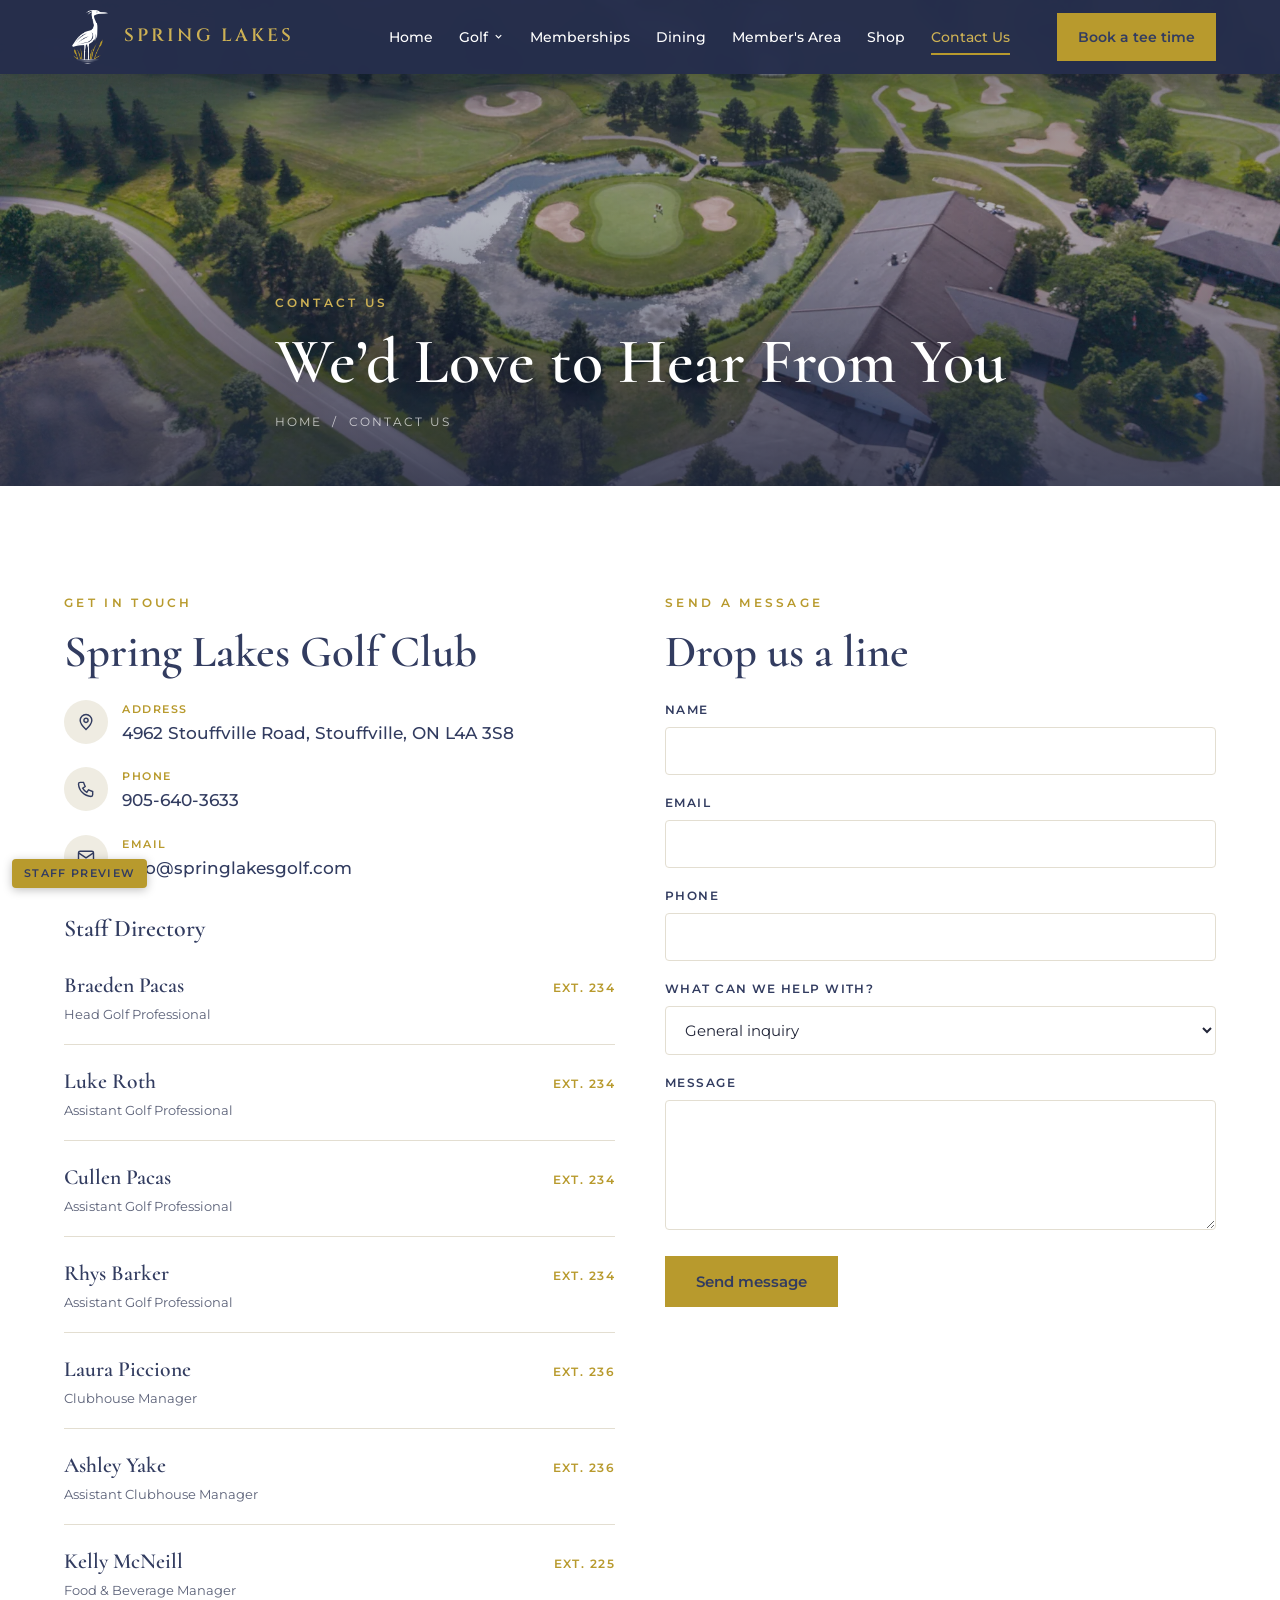
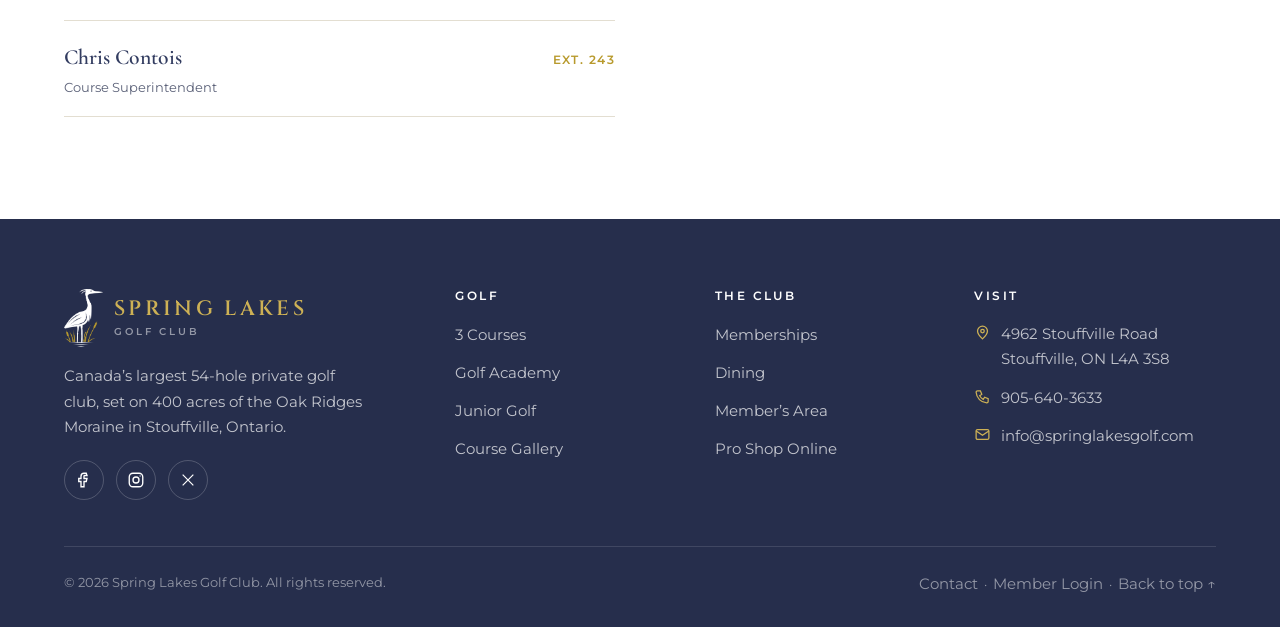
==== contact-us/index.html @ 4d188c2b "Shop link: online pro shop on the website (four placements, top menu by default) Braeden asked 2026-" ====
<!doctype html><html lang="en"><head><link rel="icon" type="image/png" href="../assets/img/favicon-64.png"><link rel="apple-touch-icon" href="../assets/img/apple-touch-icon.png"><meta name="robots" content="noindex,nofollow"><style>.preview-pill{position:fixed;left:12px;bottom:12px;z-index:9999;background:#B89A2D;color:#323C60;font:600 11px/1 Montserrat,sans-serif;letter-spacing:.12em;text-transform:uppercase;padding:9px 12px;border-radius:4px;box-shadow:0 2px 10px rgba(0,0,0,.25)}.preview-note{background:#f6f1e3;border-left:3px solid #B89A2D;padding:12px 16px;margin:0 0 24px;font-size:.92rem;color:#323C60}</style><meta charset="utf-8"><meta name="viewport" content="width=device-width, initial-scale=1"><title>Contact Us | Spring Lakes Golf Club</title><meta name="description" content="Contact Spring Lakes Golf Club: 4962 Stouffville Road, Stouffville, ON · 905-640-3633 · staff directory and message form."><link rel="stylesheet" href="../assets/css/style.css"></head><body><a href="#main" class="btn btn-gold" style="position:absolute;left:-9999px;top:0;z-index:999" onfocus="this.style.left='8px'" onblur="this.style.left='-9999px'">Skip to content</a><header class="header page-mode" id="header"><div class="container nav"><a class="brand" href="../" aria-label="Spring Lakes Golf Club home"><img class="heron" src="../assets/img/heron-mark-reverse.png" alt=""><span class="wordmark">Spring Lakes</span></a><nav aria-label="Primary"><ul class="nav-links"><li><a href="../">Home</a></li><li class="has-sub"><a href="../golf/">Golf <svg width="11" height="11" viewBox="0 0 24 24" fill="none" stroke="currentColor" stroke-width="2.5"><path d="M6 9l6 6 6-6"/></svg></a><ul class="submenu"><li><a href="../golf/">3 Courses<svg class="sub-arrow" width="14" height="10" viewBox="0 0 16 10" fill="none" stroke="currentColor" stroke-width="1.5" aria-hidden="true"><path d="M0 5h14M10 1l4 4-4 4"/></svg></a></li><li><a href="../golf-academy/">Golf Academy<svg class="sub-arrow" width="14" height="10" viewBox="0 0 16 10" fill="none" stroke="currentColor" stroke-width="1.5" aria-hidden="true"><path d="M0 5h14M10 1l4 4-4 4"/></svg></a></li><li><a href="../golf-camps/">Junior Golf<svg class="sub-arrow" width="14" height="10" viewBox="0 0 16 10" fill="none" stroke="currentColor" stroke-width="1.5" aria-hidden="true"><path d="M0 5h14M10 1l4 4-4 4"/></svg></a></li><li><a href="../course-gallery/">Course Gallery<svg class="sub-arrow" width="14" height="10" viewBox="0 0 16 10" fill="none" stroke="currentColor" stroke-width="1.5" aria-hidden="true"><path d="M0 5h14M10 1l4 4-4 4"/></svg></a></li></ul></li><li><a href="../memberships/">Memberships</a></li><li><a href="../food-beverage/">Dining</a></li><li><a href="../members/">Member's Area</a></li><li><a href="https://qwxqmg-5i.myshopify.com/" target="_blank" rel="noopener">Shop<span class="sr-only"> (opens in a new tab)</span></a></li><li><a href="../contact-us/" aria-current="page">Contact Us</a></li></ul></nav><div class="nav-cta"><a class="btn btn-gold" href="../members/#book">Book a tee time</a><button class="btn menu-toggle" id="menuToggle" aria-label="Open menu" aria-expanded="false"><svg width="26" height="26" viewBox="0 0 24 24" fill="none" stroke-width="2"><path d="M3 6h18M3 12h18M3 18h18"/></svg></button></div></div></header><div class="drawer" id="drawer" aria-hidden="true"><div class="drawer-top"><span class="wordmark">Spring Lakes</span><button class="drawer-close" id="drawerClose" aria-label="Close menu"><svg width="26" height="26" viewBox="0 0 24 24" fill="none" stroke-width="2"><path d="M6 6l12 12M18 6L6 18"/></svg></button></div><a href="../">Home</a><a href="../golf/">Golf</a><a class="sub" href="../golf/">3 Courses</a><a class="sub" href="../golf-academy/">Golf Academy</a><a class="sub" href="../golf-camps/">Junior Golf</a><a class="sub" href="../course-gallery/">Course Gallery</a><a href="../memberships/">Memberships</a><a href="../food-beverage/">Dining</a><a href="../members/">Member's Area</a><a href="https://qwxqmg-5i.myshopify.com/" target="_blank" rel="noopener">Shop<span class="sr-only"> (opens in a new tab)</span></a><a href="../contact-us/">Contact Us</a><a class="btn btn-gold" href="../members/#book">Book a tee time</a></div><section class="page-hero" id="top"><div class="ph-bg"><img src="../assets/img/sl26-clubhouse-aerial.webp" alt="The clubhouse and the island green from the air" data-photo="contact-us:g04" style="--pos:50% 55%;--pos-m:58% 50%" fetchpriority="high"></div><div class="container"><span class="eyebrow" style="color:var(--gold-soft)">Contact Us</span><h1>We’d Love to Hear From You</h1><div class="breadcrumb"><a href="../">Home</a> &nbsp;/&nbsp; Contact Us</div></div></section><main id="main"><section><div class="container"><div class="contact-grid"><div class="reveal"><span class="eyebrow">Get in Touch</span><h2 style="font-size:clamp(2rem,4vw,2.8rem);margin-bottom:1.4rem">Spring Lakes Golf Club</h2><div class="info-line"><div class="ic"><svg width="20" height="20" viewBox="0 0 24 24" fill="none" stroke-width="1.7"><path d="M12 21s-7-6.2-7-11a7 7 0 1114 0c0 4.8-7 11-7 11z"/><circle cx="12" cy="10" r="2.5"/></svg></div><div class="t"><div class="l">Address</div><div class="v"><a href="https://maps.app.goo.gl/oUrsJTPRRTtUL7pr9" target="_blank" rel="noopener">4962 Stouffville Road, Stouffville, ON L4A 3S8</a></div></div></div><div class="info-line"><div class="ic"><svg width="20" height="20" viewBox="0 0 24 24" fill="none" stroke-width="1.7"><path d="M5 4h4l2 5-3 2a12 12 0 005 5l2-3 5 2v4a2 2 0 01-2 2A16 16 0 013 6a2 2 0 012-2z"/></svg></div><div class="t"><div class="l">Phone</div><div class="v"><a href="tel:9056403633">905-640-3633</a></div></div></div><div class="info-line"><div class="ic"><svg width="20" height="20" viewBox="0 0 24 24" fill="none" stroke-width="1.7"><rect x="3" y="5" width="18" height="14" rx="2"/><path d="M3 7l9 6 9-6"/></svg></div><div class="t"><div class="l">Email</div><div class="v"><a href="mailto:info@springlakesgolf.com">info@springlakesgolf.com</a></div></div></div><div id="hours-wrap" class="hours-public" hidden><h3 style="font-size:1.5rem;margin:0 0 6px">Hours</h3><div id="hours-box" class="hr-list" data-scope="public" aria-live="polite"></div></div><h3 style="font-size:1.5rem;margin:34px 0 6px">Staff Directory</h3><div class="staff-row"><div><div class="s-name">Braeden Pacas</div><div class="s-role">Head Golf Professional</div></div><div class="s-ext">Ext. 234</div></div><div class="staff-row"><div><div class="s-name">Luke Roth</div><div class="s-role">Assistant Golf Professional</div></div><div class="s-ext">Ext. 234</div></div><div class="staff-row"><div><div class="s-name">Cullen Pacas</div><div class="s-role">Assistant Golf Professional</div></div><div class="s-ext">Ext. 234</div></div><div class="staff-row"><div><div class="s-name">Rhys Barker</div><div class="s-role">Assistant Golf Professional</div></div><div class="s-ext">Ext. 234</div></div><div class="staff-row"><div><div class="s-name">Laura Piccione</div><div class="s-role">Clubhouse Manager</div></div><div class="s-ext">Ext. 236</div></div><div class="staff-row"><div><div class="s-name">Ashley Yake</div><div class="s-role">Assistant Clubhouse Manager</div></div><div class="s-ext">Ext. 236</div></div><div class="staff-row"><div><div class="s-name">Kelly McNeill</div><div class="s-role">Food &amp; Beverage Manager</div></div><div class="s-ext">Ext. 225</div></div><div class="staff-row"><div><div class="s-name">Chris Contois</div><div class="s-role">Course Superintendent</div></div><div class="s-ext">Ext. 243</div></div></div><div class="reveal d1"><span class="eyebrow">Send a Message</span><h2 style="font-size:clamp(2rem,4vw,2.8rem);margin-bottom:1.4rem">Drop us a line</h2><form class="inquiry-form" data-subject="Spring Lakes website inquiry"><div class="field"><label for="if-n">Name</label><input name="name" id="if-n" type="text" autocomplete="name" required></div><div class="field"><label for="if-e">Email</label><input name="email" id="if-e" type="email" autocomplete="email" required></div><div class="field"><label for="if-p">Phone</label><input name="phone" id="if-p" type="tel" autocomplete="tel"></div><div class="field"><label for="if-s">What can we help with?</label><select name="interest" id="if-s"><option>General inquiry</option><option>Membership</option><option>Events</option><option>Quote</option><option>Golf lessons</option><option>Dining</option></select></div><div class="field"><label for="if-m">Message</label><textarea name="message" id="if-m" required></textarea></div><button class="btn btn-gold" type="submit">Send message</button><p class="form-note note" style="display:none"></p></form></div></div></div></section></main><footer class="footer"><div class="container"><div class="footer-grid"><div class="f-brand"><div class="f-lock"><img class="heron" src="../assets/img/heron-mark-reverse.png" alt=""><span class="wordmark">Spring Lakes<span class="wordmark-sub">Golf Club</span></span></div><p>Canada’s largest 54-hole private golf club, set on 400 acres of the Oak Ridges Moraine in Stouffville, Ontario.</p><div class="socials"><a href="https://www.facebook.com/SpringLakesGC/" target="_blank" rel="noopener" aria-label="Facebook"><svg width="18" height="18" viewBox="0 0 24 24" fill="none" stroke-width="1.8"><path d="M15 3h-3a4 4 0 00-4 4v3H5v4h3v7h4v-7h3l1-4h-4V7a1 1 0 011-1h3z"/></svg></a><a href="https://www.instagram.com/springlakesgolfclub/" target="_blank" rel="noopener" aria-label="Instagram"><svg width="18" height="18" viewBox="0 0 24 24" fill="none" stroke-width="1.8"><rect x="3" y="3" width="18" height="18" rx="5"/><circle cx="12" cy="12" r="4"/><circle cx="17.5" cy="6.5" r="1" fill="currentColor" stroke="none"/></svg></a><a href="https://twitter.com/springlakesgc" target="_blank" rel="noopener" aria-label="X"><svg width="16" height="16" viewBox="0 0 24 24" fill="none" stroke-width="1.8"><path d="M4 4l16 16M20 4L4 20"/></svg></a></div></div><div><h4>Golf</h4><ul><li><a href="../golf/">3 Courses</a></li><li><a href="../golf-academy/">Golf Academy</a></li><li><a href="../golf-camps/">Junior Golf</a></li><li><a href="../course-gallery/">Course Gallery</a></li></ul></div><div><h4>The Club</h4><ul><li><a href="../memberships/">Memberships</a></li><li><a href="../food-beverage/">Dining</a></li><li><a href="../members/">Member’s Area</a></li><li><a href="https://qwxqmg-5i.myshopify.com/" target="_blank" rel="noopener">Pro Shop Online<span class="sr-only"> (opens in a new tab)</span></a></li></ul></div><div><h4>Visit</h4><div class="contact-line"><svg width="17" height="17" viewBox="0 0 24 24" fill="none" stroke-width="1.8"><path d="M12 21s-7-6.2-7-11a7 7 0 1114 0c0 4.8-7 11-7 11z"/><circle cx="12" cy="10" r="2.5"/></svg><a href="https://maps.app.goo.gl/oUrsJTPRRTtUL7pr9" target="_blank" rel="noopener">4962 Stouffville Road<br>Stouffville, ON L4A 3S8</a></div><div class="contact-line"><svg width="17" height="17" viewBox="0 0 24 24" fill="none" stroke-width="1.8"><path d="M5 4h4l2 5-3 2a12 12 0 005 5l2-3 5 2v4a2 2 0 01-2 2A16 16 0 013 6a2 2 0 012-2z"/></svg><a href="tel:9056403633">905-640-3633</a></div><div class="contact-line"><svg width="17" height="17" viewBox="0 0 24 24" fill="none" stroke-width="1.8"><rect x="3" y="5" width="18" height="14" rx="2"/><path d="M3 7l9 6 9-6"/></svg><a href="mailto:info@springlakesgolf.com">info@springlakesgolf.com</a></div></div></div><div class="footer-bottom"><span>© 2026 Spring Lakes Golf Club. All rights reserved.</span><span><a href="../contact-us/">Contact</a> &nbsp;·&nbsp; <a href="../members/">Member Login</a> &nbsp;·&nbsp; <a href="#top">Back to top ↑</a></span></div></div></footer><script src="../assets/js/site.js"></script><div class="preview-pill" aria-hidden="true">Staff preview</div><script src="../assets/js/edit-mode.js" defer></script><script src="../assets/js/content.js" defer></script></body></html>
---- assets/css/style.css ----
@import url('https://fonts.googleapis.com/css2?family=Cinzel:wght@400;500;600&family=Cormorant:wght@400;500;600;700&family=Montserrat:wght@300;400;500;600;700&display=swap');
:root{
  --navy:#323C60;--navy-deep:#262e4c;--gold:#B89A2D;--gold-soft:#cdb155;
  --white:#fff;--cream:#f7f5ef;--cream-2:#efece2;--line:#e3ded1;--ink:#222639;--muted:#5b6178;
  --serif:'Cormorant',Georgia,serif;--sans:'Montserrat',-apple-system,BlinkMacSystemFont,'Segoe UI',Roboto,Arial,sans-serif;--display:'Cinzel',Georgia,serif;
  --container:1200px;--radius:4px;--shadow-md:0 18px 50px rgba(38,46,76,.18);--shadow-sm:0 6px 22px rgba(38,46,76,.08);--ease:cubic-bezier(.2,.7,.2,1);
}
*{box-sizing:border-box}
html{scroll-behavior:smooth}
body{margin:0;font-family:var(--sans);color:var(--ink);background:var(--white);font-size:16px;line-height:1.7;-webkit-font-smoothing:antialiased;overflow-x:hidden}
h1,h2,h3,h4{font-family:var(--serif);font-weight:600;line-height:1.1;color:var(--navy);margin:0}
p{margin:0 0 1rem}
a{color:inherit;text-decoration:none}
img{max-width:100%;display:block}
.container{max-width:var(--container);margin:0 auto;padding:0 24px}
.narrow{max-width:880px}
.eyebrow{font-family:var(--sans);font-size:.74rem;font-weight:600;letter-spacing:.28em;text-transform:uppercase;color:var(--gold);margin:0 0 .9rem;display:inline-block}
.script{font-family:var(--serif);color:var(--navy);line-height:1.08;font-weight:600}
.center{text-align:center}
.btn{display:inline-flex;align-items:center;gap:.6rem;cursor:pointer;font-family:var(--sans);font-weight:600;font-size:.82rem;letter-spacing:.12em;text-transform:uppercase;padding:15px 30px;border-radius:var(--radius);border:1.5px solid transparent;transition:background .25s var(--ease),color .25s,border-color .25s,transform .2s;min-height:48px}
.btn:focus-visible{outline:3px solid var(--gold-soft);outline-offset:3px}
.btn-gold{background:var(--gold);color:var(--navy)}
.btn-gold:hover{background:#c9aa33;transform:translateY(-2px)}
.btn-navy{background:var(--navy);color:#fff}.btn-navy:hover{background:var(--navy-deep);transform:translateY(-2px)}
.btn-ghost{background:rgba(255,255,255,.06);color:#fff;border-color:rgba(255,255,255,.55)}.btn-ghost:hover{background:rgba(255,255,255,.16);border-color:#fff}
.btn-ghost-navy{background:transparent;color:var(--navy);border-color:rgba(50,60,96,.4)}.btn-ghost-navy:hover{background:var(--navy);color:#fff;border-color:var(--navy)}

/* Header */
.header{position:fixed;inset:0 0 auto 0;z-index:100;transition:background .35s var(--ease),box-shadow .35s,padding .35s;padding:22px 0}
.header.solid,.header.scrolled{background:rgba(38,46,76,.97);box-shadow:0 6px 30px rgba(0,0,0,.18);padding:10px 0;backdrop-filter:blur(8px)}
.nav{display:flex;align-items:center;justify-content:space-between;gap:18px}
.brand{display:flex;align-items:center;gap:16px;margin-right:48px;padding-left:8px}
.brand .heron{height:40px;width:auto}
.brand .wordmark{font-family:var(--display);color:var(--gold-soft);font-size:1.12rem;font-weight:600;letter-spacing:.17em;text-transform:uppercase;line-height:1;white-space:nowrap}
.nav-links{display:flex;align-items:center;gap:26px;list-style:none;margin:0;padding:0}
.nav-links>li{position:relative}
.nav-links>li>a{color:#fff;font-size:.79rem;font-weight:500;letter-spacing:.08em;text-transform:uppercase;padding:8px 0;display:inline-flex;align-items:center;gap:5px;position:relative}
.nav-links>li>a::after{content:"";position:absolute;left:0;bottom:2px;height:2px;width:0;background:var(--gold);transition:width .28s var(--ease)}
.nav-links>li>a:hover,.nav-links>li>a[aria-current]{color:var(--gold-soft)}
.nav-links>li>a:hover::after,.nav-links>li>a[aria-current]::after{width:100%}
.nav-links a:focus-visible{outline:2px solid var(--gold);outline-offset:4px;border-radius:2px}
.submenu{position:absolute;top:100%;left:-16px;background:rgba(38,46,76,.99);min-width:210px;border:1px solid rgba(184,154,45,.25);border-radius:var(--radius);padding:8px 0;opacity:0;visibility:hidden;transform:translateY(8px);transition:opacity .22s var(--ease),transform .22s,visibility .22s;box-shadow:var(--shadow-md);list-style:none;margin:6px 0 0}
.has-sub:hover .submenu,.has-sub:focus-within .submenu{opacity:1;visibility:visible;transform:none}
.submenu li a{display:block;padding:10px 20px;color:rgba(255,255,255,.85);font-size:.78rem;letter-spacing:.05em;text-transform:uppercase;transition:background .2s,color .2s}
.submenu li a:hover{background:rgba(184,154,45,.15);color:var(--gold-soft)}
.nav-cta{display:flex;align-items:center;gap:12px}
.nav-cta .btn{padding:10px 20px;min-height:40px;white-space:nowrap}
.menu-toggle{display:none;background:none;border:0;cursor:pointer;padding:8px;width:44px;height:44px;align-items:center;justify-content:center}
.menu-toggle svg{stroke:#fff}

/* Hero (home) */
.hero{position:relative;min-height:100svh;min-height:100vh;display:flex;align-items:center;overflow:hidden;background:#1f2740}
.hero-bg{position:absolute;inset:0;z-index:0}
.hero-bg img{width:100%;height:100%;object-fit:cover;object-position:center 45%}
.hero-scrim{position:absolute;inset:0;z-index:1;background:linear-gradient(180deg,rgba(31,39,64,.74) 0%,rgba(31,39,64,.42) 45%,rgba(31,39,64,.7) 100%)}
.hero-inner{position:relative;z-index:2;padding-top:90px;padding-bottom:60px;max-width:860px}
.hero-eyebrow{display:inline-flex;align-items:center;color:var(--gold-soft);font-size:.78rem;font-weight:600;letter-spacing:.24em;text-transform:uppercase;margin-bottom:1.1rem;text-shadow:0 1px 12px rgba(0,0,0,.4)}.hero-eyebrow::before{content:'';width:42px;height:1px;background:var(--gold-soft);margin-right:16px}
.hero h1{color:#fff;font-size:clamp(2.5rem,6.4vw,5.1rem);font-weight:600;text-shadow:0 2px 36px rgba(0,0,0,.45)}
.hero h1 em{font-style:normal;color:var(--gold-soft)}
.hero p.lead{color:rgba(255,255,255,.92);font-size:clamp(1.02rem,1.6vw,1.22rem);max-width:580px;margin:1.4rem 0 2rem;font-weight:300}
.hero-cta{display:flex;flex-wrap:wrap;gap:14px}
.scroll-cue{position:absolute;left:50%;bottom:24px;transform:translateX(-50%);z-index:2;color:rgba(255,255,255,.8);display:flex;flex-direction:column;align-items:center;gap:8px;font-size:.66rem;letter-spacing:.25em;text-transform:uppercase}
.scroll-cue span{width:1px;height:44px;background:linear-gradient(var(--gold),transparent);animation:cue 2.2s var(--ease) infinite}
@keyframes cue{0%{opacity:.2;transform:scaleY(.3);transform-origin:top}50%{opacity:1;transform:scaleY(1);transform-origin:top}100%{opacity:.2;transform:scaleY(.3);transform-origin:bottom}}

/* Page hero (interior) */
.page-hero{position:relative;min-height:54vh;display:flex;align-items:flex-end;overflow:hidden;background:#1f2740;padding-bottom:54px}
.page-hero .ph-bg{position:absolute;inset:0;z-index:0}
.page-hero .ph-bg img{width:100%;height:100%;object-fit:cover;object-position:center}
.page-hero::after{content:"";position:absolute;inset:0;z-index:1;background:linear-gradient(180deg,rgba(31,39,64,.55) 0%,rgba(31,39,64,.35) 45%,rgba(31,39,64,.82) 100%)}
.page-hero .container{position:relative;z-index:2;padding-top:120px}
.page-hero h1{color:#fff;font-size:clamp(2.4rem,5.5vw,4rem);text-shadow:0 2px 30px rgba(0,0,0,.4)}
.page-hero .script{color:var(--gold-soft);font-size:clamp(2rem,5vw,3.2rem);display:block}
.breadcrumb{color:rgba(255,255,255,.7);font-size:.74rem;letter-spacing:.18em;text-transform:uppercase;margin-top:14px}
.breadcrumb a:hover{color:var(--gold-soft)}

section{padding:clamp(60px,8vw,108px) 0}
.section-head{max-width:680px;margin-bottom:50px}
.section-head.center{margin-left:auto;margin-right:auto}
.section-head h2{font-size:clamp(2.1rem,4.4vw,3.2rem)}
.section-head p{color:var(--muted);font-size:1.06rem;margin-top:1rem}
.bg-cream{background:var(--cream)}
.lead-text{font-size:1.18rem;color:var(--muted);max-width:760px}
.prose p{color:var(--muted);font-size:1.06rem}

/* Stats */
.stats{background:var(--navy);color:#fff}
.stats .container{display:grid;grid-template-columns:repeat(4,1fr)}
.stat{padding:42px 18px;text-align:center;border-right:1px solid rgba(255,255,255,.12)}
.stat:last-child{border-right:0}
.stat .num{font-family:var(--serif);font-size:clamp(2.4rem,4vw,3.4rem);font-weight:600;color:var(--gold-soft);line-height:1;font-variant-numeric:tabular-nums}
.stat .label{font-size:.72rem;letter-spacing:.2em;text-transform:uppercase;color:rgba(255,255,255,.8);margin-top:10px}

/* Split */
.split{display:grid;grid-template-columns:1.05fr 1fr;gap:clamp(32px,5vw,72px);align-items:center}
.figure-frame{border-radius:var(--radius);overflow:hidden;box-shadow:var(--shadow-md);background:#1f2740}
.figure-frame img{width:100%;height:100%;object-fit:cover}
.ratio-45{aspect-ratio:4/5}.ratio-54{aspect-ratio:5/4}.ratio-32{aspect-ratio:3/2}
.figure-wrap{position:relative}
.badge{position:absolute;left:-22px;bottom:-22px;background:var(--gold);color:var(--navy);padding:20px 24px;border-radius:var(--radius);box-shadow:var(--shadow-md);max-width:210px}
.badge .b-num{font-family:var(--serif);font-size:2.3rem;font-weight:700;line-height:1}
.badge .b-txt{font-size:.72rem;letter-spacing:.14em;text-transform:uppercase;font-weight:600;margin-top:4px}

/* Course cards */
.card-grid{display:grid;grid-template-columns:repeat(3,1fr);gap:26px}
.card-grid.two{grid-template-columns:repeat(2,1fr)}
.course-card{background:#fff;border:1px solid var(--line);border-radius:var(--radius);overflow:hidden;transition:transform .35s var(--ease),box-shadow .35s,border-color .35s}
.course-card:hover{transform:translateY(-6px);box-shadow:var(--shadow-md);border-color:transparent}
.course-art{height:220px;position:relative;overflow:hidden}
.course-art img{width:100%;height:100%;object-fit:cover;transition:transform .6s var(--ease)}
.course-card:hover .course-art img{transform:scale(1.06)}
.course-tag{position:absolute;top:14px;left:14px;background:rgba(38,46,76,.85);color:#fff;font-size:.62rem;letter-spacing:.18em;text-transform:uppercase;padding:6px 12px;border-radius:2px;z-index:2}
.course-body{padding:24px 26px 30px}
.course-body h3{font-size:2.2rem;margin-bottom:.3rem}
.course-body .holes{font-size:.72rem;letter-spacing:.18em;text-transform:uppercase;color:var(--gold);font-weight:600;margin-bottom:.7rem}
.course-body p{color:var(--muted);font-size:.96rem;margin-bottom:1.1rem}
.course-meta{display:flex;gap:18px;margin-bottom:1.1rem;flex-wrap:wrap}
.course-meta div .m-num{font-family:var(--serif);font-size:1.5rem;color:var(--navy);font-weight:600;line-height:1}
.course-meta div .m-lab{font-size:.62rem;letter-spacing:.16em;text-transform:uppercase;color:var(--muted)}
.link-arrow{font-size:.78rem;font-weight:600;letter-spacing:.12em;text-transform:uppercase;color:var(--navy);display:inline-flex;align-items:center;gap:8px}
.link-arrow svg{transition:transform .25s var(--ease)}
.course-card:hover .link-arrow svg,.link-arrow:hover svg{transform:translateX(5px)}

/* Feature list (perks) */
.perks{display:grid;grid-template-columns:repeat(3,1fr);gap:30px}
.perk .ic{width:50px;height:50px;border-radius:50%;display:flex;align-items:center;justify-content:center;margin-bottom:16px;background:rgba(184,154,45,.14)}
.perk .ic svg{stroke:var(--gold)}
.perk h3{font-size:1.45rem;margin-bottom:.4rem}
.perk p{color:var(--muted);font-size:.96rem;margin:0}
.on-navy{background:var(--navy);color:#fff;position:relative;overflow:hidden}
.on-navy h2,.on-navy h3{color:#fff}
.on-navy .perk .ic{background:rgba(184,154,45,.18)}.on-navy .perk .ic svg{stroke:var(--gold-soft)}
.on-navy .perk p,.on-navy .section-head p{color:rgba(255,255,255,.75)}
.on-navy .eyebrow{color:var(--gold-soft)}
.rings::before{content:"";position:absolute;right:-120px;top:-120px;width:420px;height:420px;border:1px solid rgba(184,154,45,.25);border-radius:50%}
.rings::after{content:"";position:absolute;right:-40px;top:-40px;width:260px;height:260px;border:1px solid rgba(184,154,45,.18);border-radius:50%}

/* Pro cards */
.pro-grid{display:grid;grid-template-columns:repeat(2,1fr);gap:30px}
.pro-card{display:flex;flex-direction:column;background:#fff;border:1px solid var(--line);border-radius:var(--radius);overflow:hidden;box-shadow:var(--shadow-sm)}
.pro-body{padding:26px 28px}
.pro-photo{width:100%;aspect-ratio:3/2;overflow:hidden;background:var(--navy)}
.pro-photo img{width:100%;height:100%;object-fit:cover;object-position:center 22%}
.pro-card h3{font-size:1.7rem;margin-bottom:.1rem}
.pro-role{font-size:.7rem;letter-spacing:.16em;text-transform:uppercase;color:var(--gold);font-weight:600;margin-bottom:.7rem}
.pro-card p{color:var(--muted);font-size:.93rem;margin:0 0 .8rem}
.pro-card .tags{display:flex;flex-wrap:wrap;gap:6px;margin-bottom:.9rem}
.tag{font-size:.66rem;letter-spacing:.06em;text-transform:uppercase;color:var(--navy);background:var(--cream-2);padding:4px 10px;border-radius:20px;font-weight:600}

/* Tier cards */
.tier-grid{display:grid;grid-template-columns:repeat(3,1fr);gap:24px}
.tier-card{background:#fff;border:1px solid var(--line);border-radius:var(--radius);padding:30px 28px;display:flex;flex-direction:column;transition:transform .3s var(--ease),box-shadow .3s}
.tier-card:hover{transform:translateY(-5px);box-shadow:var(--shadow-md)}
.tier-card.featured{border:1.5px solid var(--gold);position:relative}
.tier-card.featured::before{content:"Most Popular";position:absolute;top:-12px;left:28px;background:var(--gold);color:var(--navy);font-size:.62rem;letter-spacing:.14em;text-transform:uppercase;font-weight:700;padding:5px 12px;border-radius:20px}
.tier-card h3{font-size:1.7rem;margin-bottom:.3rem}
.tier-tagline{color:var(--gold);font-size:.72rem;letter-spacing:.14em;text-transform:uppercase;font-weight:600;margin-bottom:1rem}
.tier-card>p{color:var(--muted);font-size:.95rem}
.tier-feat{list-style:none;padding:0;margin:1rem 0 1.5rem}
.tier-feat li{display:flex;gap:10px;align-items:flex-start;padding:7px 0;font-size:.92rem;color:var(--ink);border-top:1px solid var(--line)}
.tier-feat li svg{stroke:var(--gold);flex:0 0 auto;margin-top:3px}
.tier-card .btn{margin-top:auto}

/* Gallery */
.gallery{column-count:3;column-gap:16px}
.gallery a{display:block;margin-bottom:16px;border-radius:var(--radius);overflow:hidden;break-inside:avoid;position:relative}
.gallery img{width:100%;display:block;transition:transform .5s var(--ease)}
.gallery a::after{content:"";position:absolute;inset:0;background:rgba(38,46,76,0);transition:background .3s}
.gallery a:hover img{transform:scale(1.05)}
.gallery a:hover::after{background:rgba(38,46,76,.18)}

/* Staff directory */
.staff{display:grid;grid-template-columns:repeat(2,1fr);gap:0 50px}
.staff-row{display:flex;justify-content:space-between;align-items:baseline;gap:16px;padding:18px 0;border-bottom:1px solid var(--line)}
.staff-row .s-name{font-family:var(--serif);font-size:1.35rem;color:var(--navy);font-weight:600}
.staff-row .s-role{font-size:.82rem;color:var(--muted)}
.staff-row .s-ext{font-size:.74rem;letter-spacing:.12em;text-transform:uppercase;color:var(--gold);font-weight:600;white-space:nowrap}

/* Contact / form */
.contact-grid{display:grid;grid-template-columns:1fr 1fr;gap:50px}
.field{margin-bottom:18px}
.field label{display:block;font-size:.74rem;letter-spacing:.12em;text-transform:uppercase;font-weight:600;color:var(--navy);margin-bottom:7px}
.field input,.field textarea,.field select{width:100%;padding:13px 15px;border:1px solid var(--line);border-radius:var(--radius);font-family:var(--sans);font-size:.95rem;background:#fff;color:var(--ink);min-height:48px}
.field textarea{min-height:130px;resize:vertical}
.field input:focus,.field textarea:focus,.field select:focus{outline:none;border-color:var(--gold);box-shadow:0 0 0 3px rgba(184,154,45,.18)}
.info-line{display:flex;gap:14px;margin-bottom:20px;align-items:flex-start}
.info-line .ic{width:44px;height:44px;border-radius:50%;background:var(--cream-2);display:flex;align-items:center;justify-content:center;flex:0 0 auto}
.info-line .ic svg{stroke:var(--navy)}
.info-line .t .l{font-size:.7rem;letter-spacing:.14em;text-transform:uppercase;color:var(--gold);font-weight:600}
.info-line .t .v{font-size:1.05rem;color:var(--navy);font-weight:500}
.note{font-size:.82rem;color:var(--muted);font-style:italic;margin-top:10px}

/* Password gate */
.gate{max-width:440px;margin:0 auto;background:#fff;border:1px solid var(--line);border-radius:var(--radius);padding:40px 36px;box-shadow:var(--shadow-md);text-align:center}
.gate .lock{width:58px;height:58px;border-radius:50%;background:var(--cream-2);display:flex;align-items:center;justify-content:center;margin:0 auto 18px}
.gate .lock svg{stroke:var(--navy)}

/* Hours / docs */
.hours{display:flex;gap:34px;margin:6px 0 24px;flex-wrap:wrap}
.hours div .h-label{font-size:.7rem;letter-spacing:.18em;text-transform:uppercase;color:var(--gold);font-weight:600}
.hours div .h-val{font-family:var(--serif);font-size:1.3rem;color:var(--navy);font-weight:600}
.doc-links{display:flex;gap:14px;flex-wrap:wrap;margin-top:8px}
.doc-link{display:inline-flex;align-items:center;gap:10px;border:1px solid var(--line);border-radius:var(--radius);padding:14px 20px;font-size:.82rem;font-weight:600;letter-spacing:.06em;color:var(--navy);transition:border-color .25s,background .25s}
.doc-link:hover{border-color:var(--gold);background:var(--cream)}
.doc-link svg{stroke:var(--gold)}

/* CTA band */
.cta-band{background:var(--gold);color:var(--navy)}
.cta-band .container{display:flex;align-items:center;justify-content:space-between;gap:30px;flex-wrap:wrap}
.cta-band h2{color:var(--navy);font-size:clamp(1.8rem,3.4vw,2.6rem)}
.cta-band p{color:rgba(38,46,76,.8);margin:.5rem 0 0;max-width:560px}
.cta-band.navy{background:var(--navy);color:#fff}.cta-band.navy h2{color:#fff}.cta-band.navy p{color:rgba(255,255,255,.78)}

/* Footer */
.footer{background:var(--navy-deep);color:rgba(255,255,255,.72);padding:70px 0 30px}
.footer-grid{display:grid;grid-template-columns:1.6fr 1fr 1fr 1.1fr;gap:40px;margin-bottom:46px}
.footer .f-lock{display:flex;align-items:center;gap:11px;margin-bottom:16px}
.footer .f-lock .heron{height:40px}
.footer .f-lock .wordmark{font-family:var(--display);color:var(--gold-soft);font-size:1.3rem;font-weight:600;letter-spacing:.16em;text-transform:uppercase;line-height:1.1}.footer .wordmark-sub{display:block;font-family:var(--sans);font-size:.6rem;letter-spacing:.3em;text-transform:uppercase;color:rgba(255,255,255,.5);margin-top:6px}
.footer .f-brand p{font-size:.94rem;max-width:300px}
.footer h4{color:#fff;font-family:var(--sans);font-size:.76rem;letter-spacing:.2em;text-transform:uppercase;margin:0 0 18px;font-weight:600}
.footer ul{list-style:none;margin:0;padding:0}
.footer li{margin-bottom:11px}
.footer a{font-size:.94rem;transition:color .2s}.footer a:hover{color:var(--gold-soft)}
.footer .contact-line{display:flex;gap:10px;margin-bottom:13px;font-size:.94rem;align-items:flex-start}
.footer .contact-line svg{stroke:var(--gold-soft);flex:0 0 auto;margin-top:3px}
.socials{display:flex;gap:12px;margin-top:20px}
.socials a{width:40px;height:40px;border:1px solid rgba(255,255,255,.2);border-radius:50%;display:flex;align-items:center;justify-content:center;transition:background .25s,border-color .25s}
.socials a:hover{background:var(--gold);border-color:var(--gold)}.socials a:hover svg{stroke:var(--navy)}
.socials svg{stroke:#fff;transition:stroke .25s}
.footer-bottom{border-top:1px solid rgba(255,255,255,.12);padding-top:24px;display:flex;justify-content:space-between;flex-wrap:wrap;gap:12px;font-size:.82rem;color:rgba(255,255,255,.5)}
.footer-bottom a:hover{color:var(--gold-soft)}

.reg-list{list-style:none;margin:0;padding:0}
.reg-list li{position:relative;padding:8px 0 8px 20px;font-size:.9rem;color:var(--muted);border-top:1px solid var(--line);line-height:1.55}
.reg-list li:first-child{border-top:0}
.reg-list li::before{content:"";position:absolute;left:0;top:15px;width:6px;height:6px;border-radius:50%;background:var(--gold)}
.doc-grid{display:grid;grid-template-columns:repeat(2,1fr);gap:16px}
.doc-tile{display:flex;align-items:center;gap:16px;background:#fff;border:1px solid var(--line);border-radius:var(--radius);padding:20px 22px;transition:border-color .25s,box-shadow .25s,transform .25s}
.doc-tile:hover{border-color:var(--gold);box-shadow:var(--shadow-sm);transform:translateY(-2px)}
.doc-tile .dt-ic{width:46px;height:46px;border-radius:8px;background:var(--cream-2);display:flex;align-items:center;justify-content:center;flex:0 0 auto}
.doc-tile .dt-ic svg{stroke:var(--gold)}
.doc-tile .dt-l{font-family:var(--serif);font-size:1.2rem;color:var(--navy);font-weight:600;line-height:1.1}
.doc-tile .dt-s{font-size:.78rem;color:var(--muted);margin-top:2px}
.doc-tile .dt-dl{stroke:var(--navy);margin-left:auto;flex:0 0 auto;opacity:.5}
@media(max-width:880px){.doc-grid{grid-template-columns:1fr}}
.pro-links{display:flex;flex-wrap:wrap;gap:18px;margin-top:6px}
.book-cta{margin:1.4rem 0 1rem;min-height:48px;display:flex;gap:12px;flex-wrap:wrap}
.chrono-bookingbutton{display:inline-block}.pro-extra{color:var(--muted)}
.tee-row{display:flex;flex-wrap:wrap;gap:10px 16px;margin:2px 0 18px}
.tee{font-size:.78rem;color:var(--muted);display:inline-flex;align-items:center;letter-spacing:.06em;text-transform:uppercase}
.tee::before{content:"";width:9px;height:9px;border-radius:50%;margin-right:7px;border:1px solid rgba(0,0,0,.18)}
.tee b{font-family:var(--serif);font-size:1.05rem;color:var(--navy);font-weight:600;margin-left:7px;text-transform:none}
.tee-blue::before{background:#3a4a73}.tee-white::before{background:#fff}.tee-red::before{background:#b23b3b}.tee-yellow::before{background:#d8b53a}
.about-video{position:relative}.figure-frame.about-video{aspect-ratio:1/1}.about-video video{width:100%;height:100%;object-fit:cover;object-position:center}
.about-video::after{content:"";position:absolute;left:0;right:0;bottom:0;height:20%;background:linear-gradient(to top,rgba(31,39,64,.8),rgba(31,39,64,0));pointer-events:none}
.about-video::before{content:"";position:absolute;left:0;right:0;top:0;height:14%;background:linear-gradient(to bottom,rgba(31,39,64,.7),rgba(31,39,64,0));pointer-events:none;z-index:1}
.hero-simple{text-align:center;max-width:820px;margin:0 auto}
.hero-mark{height:84px;width:auto;margin:0 auto 22px;display:block;filter:drop-shadow(0 4px 18px rgba(0,0,0,.45))}
.hero-title{font-family:var(--display);color:var(--gold-soft);font-weight:600;font-size:clamp(3rem,9vw,6rem);letter-spacing:.1em;text-transform:uppercase;line-height:.95;text-shadow:0 3px 30px rgba(0,0,0,.5)}
.hero-place{color:rgba(255,255,255,.9);letter-spacing:.32em;text-transform:uppercase;font-size:clamp(.7rem,1.1vw,.85rem);margin-top:18px;text-shadow:0 1px 12px rgba(0,0,0,.5)}
.is-clickable{cursor:pointer}
.course-card.is-static:hover{transform:none;box-shadow:none;border-color:var(--line)}
.course-card.is-static:hover .course-art img{transform:none}
.reveal{opacity:0;transform:translateY(26px);transition:opacity .7s var(--ease),transform .7s}
.reveal.in{opacity:1;transform:none}
.reveal.d1{transition-delay:.08s}.reveal.d2{transition-delay:.16s}.reveal.d3{transition-delay:.24s}

@media(max-width:1024px){.footer-grid{grid-template-columns:1fr 1fr}.perks,.tier-grid{grid-template-columns:1fr 1fr}.pro-grid{grid-template-columns:1fr}.contact-grid{grid-template-columns:1fr;gap:36px}.staff{grid-template-columns:1fr}}
@media(max-width:880px){
  .nav-links,.nav-cta .btn:not(.menu-toggle){display:none}
  .menu-toggle{display:flex}
  .stats .container{grid-template-columns:1fr 1fr}.stat:nth-child(2){border-right:0}.stat{border-bottom:1px solid rgba(255,255,255,.12)}
  .split,.dining .split{grid-template-columns:1fr;gap:46px}
  .figure-wrap{order:-1;max-width:460px}
  .card-grid,.card-grid.two,.gallery{grid-template-columns:1fr}
  .gallery{column-count:2}
  .perks,.tier-grid{grid-template-columns:1fr}
  .footer-grid{grid-template-columns:1fr}
}
@media(max-width:520px){.gallery{column-count:1}.hero-cta .btn{width:100%;justify-content:center}}

.drawer{position:fixed;inset:0;z-index:200;background:rgba(38,46,76,.99);transform:translateX(100%);transition:transform .4s var(--ease);display:flex;flex-direction:column;padding:26px 28px;overflow-y:auto}
.drawer.open{transform:none}
.drawer-top{display:flex;justify-content:space-between;align-items:center;margin-bottom:26px}
.drawer-top .wordmark{font-family:var(--display);color:var(--gold-soft);font-size:1.2rem;letter-spacing:.16em;text-transform:uppercase;font-weight:600}
.drawer a{color:#fff;font-family:var(--serif);font-size:1.5rem;padding:12px 0;border-bottom:1px solid rgba(255,255,255,.1)}
.drawer a.sub{font-size:1.1rem;padding-left:18px;color:rgba(255,255,255,.8)}
.drawer a:hover{color:var(--gold-soft)}
.drawer .btn{margin-top:20px;justify-content:center}
.drawer-close{background:none;border:0;cursor:pointer;padding:8px;width:44px;height:44px}.drawer-close svg{stroke:#fff}

@media(prefers-reduced-motion:reduce){*{animation:none!important;scroll-behavior:auto!important}.reveal{opacity:1;transform:none;transition:none}.btn:hover,.course-card:hover,.tier-card:hover,.course-card:hover .course-art img{transform:none}}

.btn.menu-toggle{padding:8px;gap:0}.menu-toggle svg{flex-shrink:0}
.hp{position:absolute;left:-9999px}

.news-band{background:#fff;padding:56px 0 48px}
.news-band h2{font-size:clamp(2rem,4vw,2.8rem);margin:0 0 1.4rem}
.news-band h3{font-size:1.35rem;margin:0 0 .8rem;color:var(--navy)}
.week-grid{display:grid;grid-template-columns:1.6fr 1fr;gap:44px;align-items:start}.week-grid.one{grid-template-columns:1fr}.week-grid>*{min-width:0}
.mc-list{list-style:none;margin:0;padding:0;border-top:1px solid var(--line)}
.mc-list li{border-bottom:1px solid var(--line)}
.mc-list a{display:flex;gap:16px;padding:12px 0;align-items:baseline;color:var(--ink)}
.mc-list a:hover .mc-title{color:var(--gold)}
.mc-date{flex:0 0 52px;font-size:.72rem;font-weight:600;letter-spacing:.12em;text-transform:uppercase;color:var(--gold)}
.mc-title{font-size:.95rem;line-height:1.45;transition:color .2s}
.mc-all{display:inline-block;margin-top:14px;font-size:.78rem;font-weight:600;letter-spacing:.12em;text-transform:uppercase;color:var(--navy);border-bottom:1px solid var(--gold)}
.news-side{background:var(--cream);padding:24px}
.news-side:not(:has(>:not([hidden]))){display:none}
#hours-wrap{margin-bottom:28px}.news-side h3{border-bottom:1px solid rgba(50,60,96,.12);padding-bottom:10px;margin-bottom:0}
.wx-row{display:grid;grid-template-columns:52px 22px 1fr auto;gap:10px;align-items:center;padding:8px 0;border-bottom:1px solid rgba(50,60,96,.12)}
.wx-name{font-size:.72rem;font-weight:600;letter-spacing:.12em;text-transform:uppercase;color:var(--gold)}
.wx-ico{width:22px;height:22px;color:var(--navy);display:block}
.wx-text{font-size:.82rem;color:var(--muted);white-space:nowrap;overflow:hidden;text-overflow:ellipsis}.wx-text em{font-style:normal;color:var(--navy)}
.wx-temp{font-size:.88rem;color:var(--muted);white-space:nowrap}.wx-temp b{color:var(--navy);font-weight:600;margin-right:4px}
.wx-src{font-size:.72rem;color:var(--muted);margin:10px 0 0}
@media(max-width:900px){.week-grid{grid-template-columns:1fr;gap:30px}}
.hr-row{display:flex;justify-content:space-between;gap:16px;padding:12px 0;border-bottom:1px solid rgba(50,60,96,.12);align-items:baseline}
.hr-what{font-size:.95rem;font-weight:600;color:var(--navy)}.hr-note{font-size:.78rem;color:var(--muted);margin-top:2px}
.hr-time{font-size:.9rem;font-weight:600;color:var(--gold);text-align:right;white-space:nowrap}
.hours-public{margin-top:30px}.hours-public .hr-list{border-top:1px solid var(--line)}
.hours-public .hr-row{border-color:var(--line)}.hours-public .hr-what{color:var(--navy);font-weight:600}
.hours-public .hr-note{color:var(--muted)}.hours-public .hr-time{color:var(--gold)}
.lf-list{list-style:none;margin:0 auto;padding:0;max-width:720px;background:#fff;border:1px solid var(--line);border-radius:var(--radius)}
.lf-item,.lf-empty{display:flex;gap:18px;align-items:baseline;padding:16px 20px;border-bottom:1px solid var(--line)}
.lf-list li:last-child{border-bottom:0}
.lf-empty{justify-content:center;color:var(--muted);font-size:.95rem}
.lf-date{flex:0 0 60px;font-size:.72rem;font-weight:600;letter-spacing:.12em;text-transform:uppercase;color:var(--gold)}
.lf-what{flex:1;color:var(--navy);font-weight:600}.lf-where{display:block;font-weight:400;color:var(--muted);font-size:.88rem}
.lf-photo{font-size:.74rem;font-weight:600;letter-spacing:.12em;text-transform:uppercase;color:var(--gold);border-bottom:1px solid currentColor}
/* members page option A (E11, E13) */
.tee-band{background:var(--cream);padding:36px 0;scroll-margin-top:90px}#events{scroll-margin-top:90px}
.tee-band .container{display:flex;gap:28px;align-items:center;justify-content:space-between;flex-wrap:wrap}
.tee-band h2{font-size:clamp(1.9rem,3.4vw,2.5rem);margin:.25rem 0 .35rem}.tee-band p{margin:0;color:var(--muted);max-width:640px}
.tee-band p a{color:var(--navy);font-weight:600}.tee-btns{display:flex;gap:12px;flex-wrap:wrap}
.mc-frame{border:1px solid var(--line);height:640px;background:#fff}.mc-frame iframe{width:100%;height:100%;border:0;display:block}
#mc-pick{margin-bottom:28px}#mc-pick .mc-list{border-top:0}
.mc-list button{all:unset;box-sizing:border-box;cursor:pointer;display:flex;flex-wrap:wrap;gap:2px 16px;width:100%;padding:12px 8px;align-items:baseline}
.mc-list button:hover .mc-title{color:var(--gold)}.mc-list button:focus-visible{outline:2px solid var(--gold);outline-offset:-2px}
.mc-list button[aria-current=true]{background:#fff;box-shadow:inset 3px 0 0 var(--gold)}
.mc-tag{flex-basis:100%;padding-left:68px;font-size:.66rem;font-weight:600;letter-spacing:.12em;text-transform:uppercase;color:var(--gold)}
.ev-form{max-width:640px;margin:48px auto 0;text-align:center}.ev-form h3{font-size:1.8rem;margin-bottom:.4rem}.ev-form>p{color:var(--muted)}
.ev-form form{text-align:left;margin-top:20px}
@media(max-width:900px){.mc-frame{height:500px}}
/* week at a glance card (E9 option A), on the white news band */
.wk-feat{display:block;border:1px solid var(--gold);border-left-width:4px;padding:20px 22px;margin-bottom:26px;background:var(--cream)}
.wk-k{display:block;font-size:.72rem;font-weight:600;letter-spacing:.14em;text-transform:uppercase;color:var(--gold)}
.wk-t{display:block;font-family:var(--serif);font-size:1.5rem;line-height:1.25;color:var(--navy);margin:6px 0;transition:color .2s}
.wk-d{display:block;font-size:.82rem;color:var(--muted)}
.wk-go{display:inline-block;margin-top:12px;font-size:.9rem;font-weight:600;color:var(--navy);border-bottom:1px solid var(--gold)}
.wk-feat:hover .wk-t{color:var(--gold)}#mc-h:not(:first-child){font-size:1.1rem}
/* restaurant reservations, panel A */
.rv{margin:1.6rem 0}
/* the page grid item must be allowed to shrink, or the day strip widens the whole page on a phone */
.split>:has(>.rv){min-width:0}
.rv-panel{background:var(--cream);padding:28px;margin-top:16px}
.rv-head h3{font-size:1.7rem;margin-bottom:2px}.rv-sub{color:var(--muted);font-size:.92rem;margin:0}
.rv-lbl{display:block;font-size:.8rem;font-weight:600;color:var(--navy);margin:16px 0 8px}
.rv-days{display:flex;gap:8px;overflow-x:auto;padding-bottom:4px}
.rv-day{flex:none;width:68px;border:1px solid var(--line);background:#fff;text-align:center;padding:10px 0;cursor:pointer;font:inherit}
.rv-day small{display:block;font-size:.68rem;font-weight:600;color:var(--muted);letter-spacing:.08em}
.rv-day b{display:block;font-family:var(--serif);font-size:1.6rem;color:var(--navy);line-height:1.1}
.rv-day.on{background:var(--navy);border-color:var(--navy)}.rv-day.on small,.rv-day.on b{color:#fff}
.rv-day.closed{opacity:.5;border-style:dashed}
.rv-party{display:flex;align-items:center;border:1px solid var(--line);width:max-content;background:#fff}
.rv-party button{width:44px;height:44px;border:0;background:#fff;font-size:1.2rem;color:var(--navy);cursor:pointer}
.rv-party span{min-width:110px;text-align:center;font-weight:600;color:var(--navy)}
.rv-times{display:grid;grid-template-columns:repeat(auto-fill,minmax(88px,1fr));gap:8px}
.rv-time{border:1px solid var(--line);background:#fff;color:var(--navy);font:500 .9rem var(--sans);padding:11px 8px;cursor:pointer}
.rv-time.on{background:var(--navy);color:#fff;border-color:var(--navy)}
.rv-time.off{color:#b9bccb;text-decoration:line-through;cursor:default}
.rv-next{margin-top:22px}
.rv-form{display:grid;gap:2px;max-width:520px}
.rv-form input{width:100%;border:1px solid var(--line);padding:12px 14px;font:inherit;color:var(--ink);background:#fff}
.rv-pick{font-family:var(--serif);font-size:1.35rem;font-weight:600;color:var(--navy);margin:12px 0 0}
.rv-row{display:flex;gap:10px;margin-top:20px;flex-wrap:wrap}
.rv-msg{margin:14px 0 0;font-size:.95rem;color:var(--navy)}.rv-msg.bad{color:#a3261d}
.rv-link{color:var(--navy);font-weight:600;border-bottom:1px solid var(--gold)}
.rv-note{color:var(--muted);font-size:.92rem}
.rv-done{font-family:var(--serif);font-size:1.5rem;font-weight:600;color:var(--navy);margin:14px 0 4px}
.rv-loading{color:var(--muted);font-size:.9rem}
.rv-day:focus-visible,.rv-time:focus-visible,.rv-party button:focus-visible{outline:2px solid var(--gold);outline-offset:2px}
@media(max-width:600px){.rv-panel{padding:20px}.rv-times{grid-template-columns:repeat(3,1fr)}}

/* golf camps: sign-up card beside the 2027 flyer */
.camp-card{background:#fff;border:1px solid var(--line);padding:30px;max-width:560px}
.camp-card h2{font-size:2rem;margin-bottom:6px}.camp-card p{color:var(--muted)}
.camp-btns{display:flex;gap:12px;flex-wrap:wrap;margin-top:18px}
.camp-pdf{display:inline-block;margin-top:14px;color:var(--navy);font-weight:600;border-bottom:1px solid var(--gold);padding-bottom:2px;font-size:.92rem}

/* button style A: square, sentence case, no lift on hover */
.btn{font-size:.95rem;letter-spacing:0;text-transform:none;border-radius:0;border-width:1px;transition:background .2s,color .2s,border-color .2s}
.btn:hover{transform:none}
.btn-gold:hover{background:#a3881f;transform:none}
.btn-navy:hover{transform:none}
.btn-ghost{background:transparent;color:#fff;border-color:#fff}
.btn-ghost:hover{background:#fff;color:var(--navy);border-color:#fff}
.btn-ghost-navy{border-color:var(--navy)}
.nav-cta .btn{font-size:.9rem;padding:11px 20px}
/* top menu in normal capitals, and the white dropdown panel */
.nav-links>li>a{font-size:.9rem;letter-spacing:0;text-transform:none}
.submenu{left:-22px;margin:0;min-width:250px;padding:10px 0;background:#fff;border:0;border-radius:0;box-shadow:0 14px 34px rgba(20,26,48,.18),0 2px 6px rgba(20,26,48,.08);transform:none;transition:opacity .15s,visibility .15s}
.has-sub:hover .submenu,.has-sub:focus-within .submenu{transform:none}
.submenu li a{display:flex;justify-content:space-between;align-items:center;gap:16px;padding:11px 22px;color:var(--navy);font-size:.92rem;font-weight:500;letter-spacing:0;text-transform:none}
.submenu li a:hover,.submenu li a:focus-visible,.submenu li a[aria-current]{background:var(--cream);color:var(--navy)}
.submenu .sub-arrow{color:var(--gold);opacity:0;transform:translateX(-4px);transition:opacity .15s,transform .15s}
.submenu li a:hover .sub-arrow,.submenu li a:focus-visible .sub-arrow{opacity:1;transform:none}
.submenu li a:focus-visible{outline:2px solid var(--gold);outline-offset:-2px}
/* text no longer fades in on scroll; photos and the home page opening keep a quiet entrance */
.reveal{opacity:1;transform:none;transition:none}
@media(prefers-reduced-motion:no-preference){
.figure-wrap.reveal,.course-card.reveal,.pro-card.reveal,.gallery.reveal{opacity:0;transform:translateY(14px);transition:opacity .9s var(--ease),transform .9s var(--ease)}
.hero-mark.reveal,.hero-title.reveal,.hero-place.reveal,.hero-cta.reveal{opacity:0;transform:translateY(18px);transition:opacity .8s var(--ease),transform .8s var(--ease)}
.figure-wrap.reveal.in,.course-card.reveal.in,.pro-card.reveal.in,.gallery.reveal.in,.hero-mark.reveal.in,.hero-title.reveal.in,.hero-place.reveal.in,.hero-cta.reveal.in{opacity:1;transform:none}
.reveal.d1{transition-delay:.08s}.reveal.d2{transition-delay:.16s}.reveal.d3{transition-delay:.24s}}
.brand .heron{height:54px}.footer .f-lock .heron{height:58px}.hero-mark{height:128px}.cx img{height:84px}

.sr-only{position:absolute;width:1px;height:1px;padding:0;margin:-1px;overflow:hidden;clip:rect(0,0,0,0);white-space:nowrap;border:0}
.shop-band{padding:clamp(44px,6vw,72px) 0}
.shop-band-in{display:flex;align-items:center;justify-content:space-between;gap:24px 40px;flex-wrap:wrap}
.shop-band h2{font-size:clamp(1.8rem,3.4vw,2.4rem);margin:0}
.shop-band p{color:var(--muted);font-size:1.02rem;margin:.6rem 0 0;max-width:520px}
@media(max-width:520px){.shop-band .btn{width:100%;justify-content:center}}

.nav-links>li>a{white-space:nowrap}
@media(max-width:1120px){.nav-links,.nav-cta .btn:not(.menu-toggle){display:none}.menu-toggle{display:flex}}
/* photos:start */
/* 2026 photos: crop positions (set per image in tools/photos/photos.py), course gallery and photo viewer */
img[data-photo],.hero-bg img[data-photo],.page-hero .ph-bg img[data-photo]{object-position:var(--pos,center)}
@media(max-width:700px){img[data-photo],.hero-bg img[data-photo],.page-hero .ph-bg img[data-photo]{object-position:var(--pos-m,var(--pos,center))}}
.gal-i{position:relative;display:block;overflow:hidden;border-radius:var(--radius);background:#1f2740}
.gal-i img{width:100%;height:100%;display:block;object-fit:cover;object-position:var(--pos,center)}
.gal-i:focus-visible{outline:3px solid var(--gold);outline-offset:3px}
@media(prefers-reduced-motion:no-preference){.gal-i img{transition:transform .7s var(--ease)}.gal-i:hover img{transform:scale(1.03)}}
.gal-a{column-count:3;column-gap:14px}
.gal-a .gal-i{margin:0 0 14px;break-inside:avoid}.gal-a .gal-i img{height:auto}
.gal-b,.gal-grid{display:grid;grid-template-columns:repeat(3,1fr);gap:14px}
.gal-b{grid-auto-flow:dense}
.gal-b .gal-i,.gal-grid .gal-i{aspect-ratio:3/2}
.gal-b .gal-f{grid-column:1/span 2;grid-row:span 2;aspect-ratio:auto}.gal-b .gal-f.r{grid-column:2/span 2}
.gal-b .gal-f img{position:absolute;inset:0}
.gal-sec+.gal-sec{margin-top:clamp(48px,7vw,84px)}
.gal-head{display:flex;align-items:baseline;justify-content:space-between;gap:8px 24px;flex-wrap:wrap;border-bottom:1px solid var(--line);padding-bottom:14px;margin-bottom:22px}
.gal-head h3{font-size:clamp(1.7rem,3.2vw,2.3rem);margin:0}.gal-head p{margin:0;color:var(--muted);font-size:.98rem}
.gal-c .gal-f{aspect-ratio:16/7;margin-bottom:14px}
@media(max-width:900px){.gal-a{column-count:2}}
@media(max-width:700px){.gal-a{column-gap:8px}.gal-a .gal-i{margin-bottom:8px}
.gal-b,.gal-grid{grid-template-columns:1fr 1fr;gap:8px}
.gal-b .gal-f,.gal-b .gal-f.r{grid-column:1/-1;grid-row:auto;aspect-ratio:3/2}
.gal-c .gal-f{aspect-ratio:3/2;margin-bottom:8px}.gal-head{margin-bottom:14px}}
.lb{position:fixed;inset:0;width:100vw;height:100vh;height:100dvh;max-width:none;max-height:none;margin:0;padding:0;border:0;background:rgba(20,26,48,.96);color:#fff}
.lb::backdrop{background:rgba(20,26,48,.96)}
.lb-fig{position:absolute;inset:0;margin:0;display:flex;flex-direction:column;align-items:center;justify-content:center;gap:14px;padding:64px 84px 22px}
.lb-fig img{max-width:100%;max-height:calc(100vh - 150px);max-height:calc(100dvh - 150px);width:auto;height:auto;object-fit:contain;box-shadow:0 18px 60px rgba(0,0,0,.45)}
.lb figcaption{display:flex;gap:6px 18px;flex-wrap:wrap;justify-content:center;align-items:baseline;text-align:center;font-family:var(--sans);font-size:.95rem;line-height:1.5;color:rgba(255,255,255,.92);max-width:820px}
.lb-n{font-size:.74rem;font-weight:600;letter-spacing:.14em;text-transform:uppercase;color:var(--gold-soft);white-space:nowrap}
.lb button{position:absolute;width:48px;height:48px;display:grid;place-items:center;padding:0;background:transparent;color:#fff;border:1px solid rgba(255,255,255,.55);border-radius:0;cursor:pointer;transition:background .2s,color .2s}
.lb button:hover{background:#fff;color:var(--navy)}.lb button:focus-visible{outline:2px solid var(--gold-soft);outline-offset:3px}
.lb-x{top:14px;right:18px}.lb-p{left:18px;top:50%;margin-top:-24px}.lb-nx{right:18px;top:50%;margin-top:-24px}.lb-p svg{transform:scaleX(-1)}
@media(max-width:700px){.lb-fig{padding:70px 10px 86px}.lb-fig img{max-height:calc(100vh - 230px);max-height:calc(100dvh - 230px)}
.lb-p,.lb-nx{top:auto;bottom:18px;margin:0}.lb-p{left:calc(50% - 58px)}.lb-nx{right:calc(50% - 58px)}}
/* photos:end */
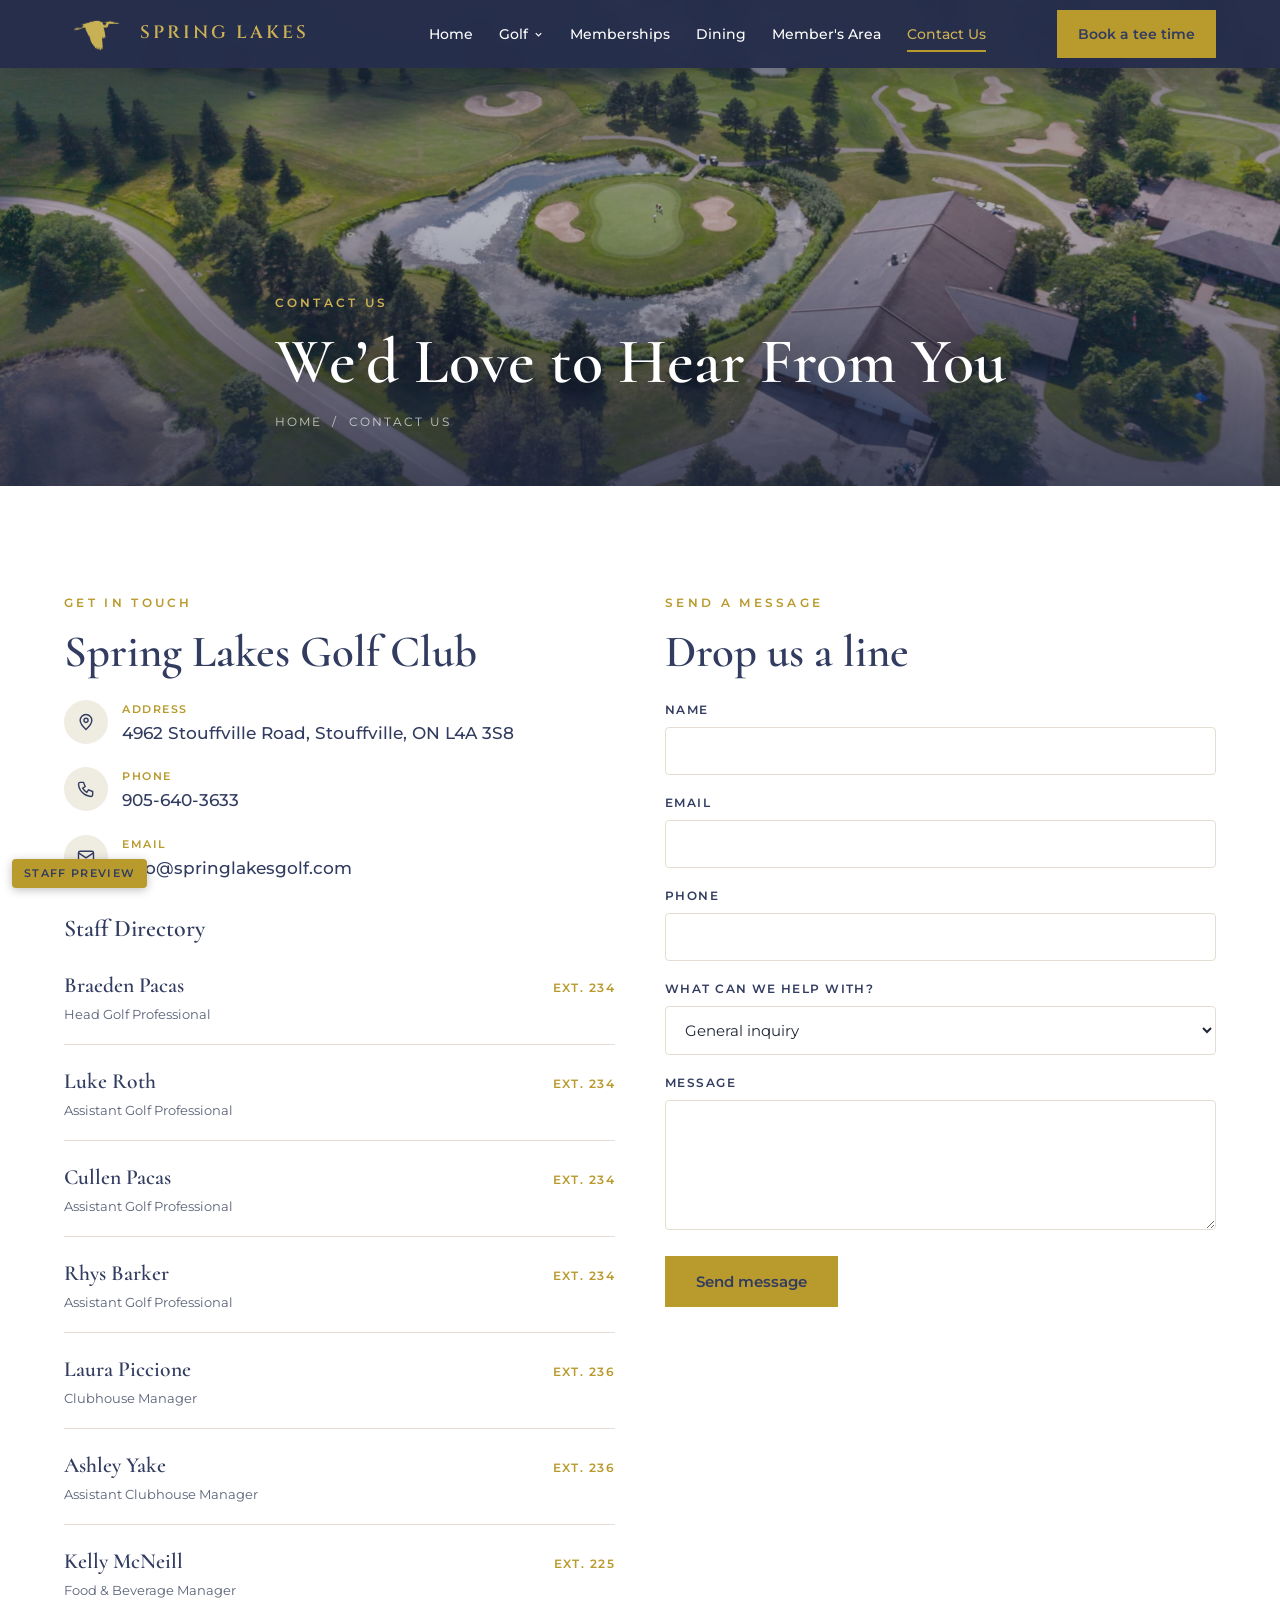
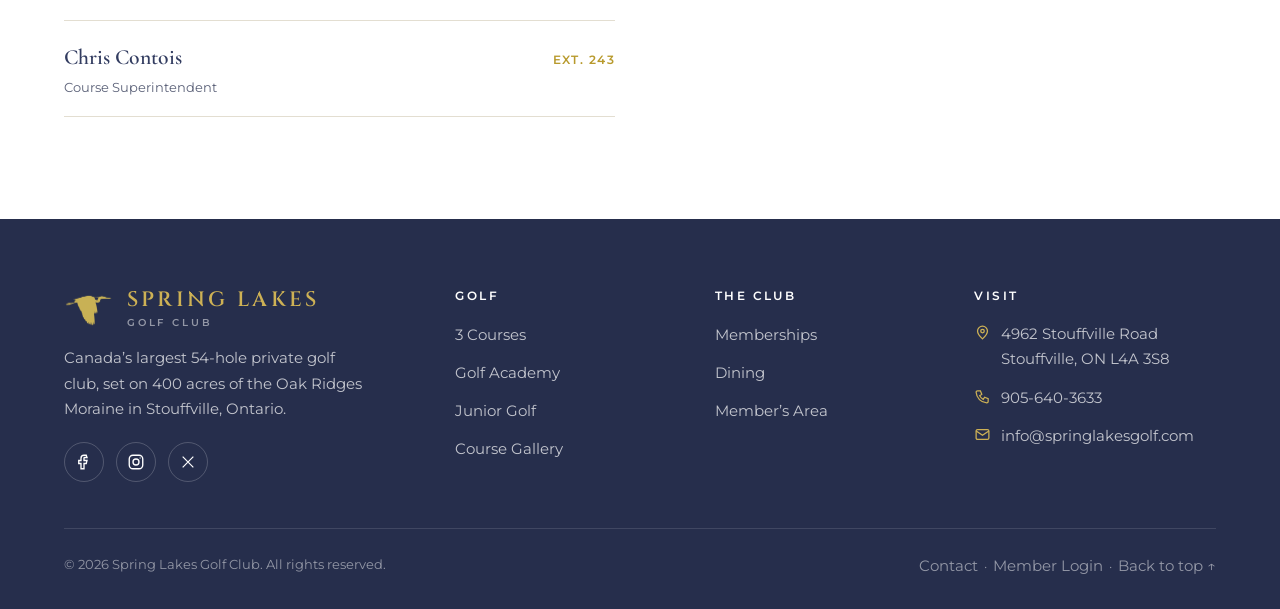
==== commit 06ff205d: "Soft launch switch: one LAUNCH setting builds the soft or full form Soft (the default): no Shop link" ====
--- a/contact-us/index.html
+++ b/contact-us/index.html
@@ -1 +1 @@
-<!doctype html><html lang="en"><head><link rel="icon" type="image/png" href="../assets/img/favicon-64.png"><link rel="apple-touch-icon" href="../assets/img/apple-touch-icon.png"><meta name="robots" content="noindex,nofollow"><style>.preview-pill{position:fixed;left:12px;bottom:12px;z-index:9999;background:#B89A2D;color:#323C60;font:600 11px/1 Montserrat,sans-serif;letter-spacing:.12em;text-transform:uppercase;padding:9px 12px;border-radius:4px;box-shadow:0 2px 10px rgba(0,0,0,.25)}.preview-note{background:#f6f1e3;border-left:3px solid #B89A2D;padding:12px 16px;margin:0 0 24px;font-size:.92rem;color:#323C60}</style><meta charset="utf-8"><meta name="viewport" content="width=device-width, initial-scale=1"><title>Contact Us | Spring Lakes Golf Club</title><meta name="description" content="Contact Spring Lakes Golf Club: 4962 Stouffville Road, Stouffville, ON · 905-640-3633 · staff directory and message form."><link rel="stylesheet" href="../assets/css/style.css"></head><body><a href="#main" class="btn btn-gold" style="position:absolute;left:-9999px;top:0;z-index:999" onfocus="this.style.left='8px'" onblur="this.style.left='-9999px'">Skip to content</a><header class="header page-mode" id="header"><div class="container nav"><a class="brand" href="../" aria-label="Spring Lakes Golf Club home"><img class="heron" src="../assets/img/heron-mark-reverse.png" alt=""><span class="wordmark">Spring Lakes</span></a><nav aria-label="Primary"><ul class="nav-links"><li><a href="../">Home</a></li><li class="has-sub"><a href="../golf/">Golf <svg width="11" height="11" viewBox="0 0 24 24" fill="none" stroke="currentColor" stroke-width="2.5"><path d="M6 9l6 6 6-6"/></svg></a><ul class="submenu"><li><a href="../golf/">3 Courses<svg class="sub-arrow" width="14" height="10" viewBox="0 0 16 10" fill="none" stroke="currentColor" stroke-width="1.5" aria-hidden="true"><path d="M0 5h14M10 1l4 4-4 4"/></svg></a></li><li><a href="../golf-academy/">Golf Academy<svg class="sub-arrow" width="14" height="10" viewBox="0 0 16 10" fill="none" stroke="currentColor" stroke-width="1.5" aria-hidden="true"><path d="M0 5h14M10 1l4 4-4 4"/></svg></a></li><li><a href="../golf-camps/">Junior Golf<svg class="sub-arrow" width="14" height="10" viewBox="0 0 16 10" fill="none" stroke="currentColor" stroke-width="1.5" aria-hidden="true"><path d="M0 5h14M10 1l4 4-4 4"/></svg></a></li><li><a href="../course-gallery/">Course Gallery<svg class="sub-arrow" width="14" height="10" viewBox="0 0 16 10" fill="none" stroke="currentColor" stroke-width="1.5" aria-hidden="true"><path d="M0 5h14M10 1l4 4-4 4"/></svg></a></li></ul></li><li><a href="../memberships/">Memberships</a></li><li><a href="../food-beverage/">Dining</a></li><li><a href="../members/">Member's Area</a></li><li><a href="https://qwxqmg-5i.myshopify.com/" target="_blank" rel="noopener">Shop<span class="sr-only"> (opens in a new tab)</span></a></li><li><a href="../contact-us/" aria-current="page">Contact Us</a></li></ul></nav><div class="nav-cta"><a class="btn btn-gold" href="../members/#book">Book a tee time</a><button class="btn menu-toggle" id="menuToggle" aria-label="Open menu" aria-expanded="false"><svg width="26" height="26" viewBox="0 0 24 24" fill="none" stroke-width="2"><path d="M3 6h18M3 12h18M3 18h18"/></svg></button></div></div></header><div class="drawer" id="drawer" aria-hidden="true"><div class="drawer-top"><span class="wordmark">Spring Lakes</span><button class="drawer-close" id="drawerClose" aria-label="Close menu"><svg width="26" height="26" viewBox="0 0 24 24" fill="none" stroke-width="2"><path d="M6 6l12 12M18 6L6 18"/></svg></button></div><a href="../">Home</a><a href="../golf/">Golf</a><a class="sub" href="../golf/">3 Courses</a><a class="sub" href="../golf-academy/">Golf Academy</a><a class="sub" href="../golf-camps/">Junior Golf</a><a class="sub" href="../course-gallery/">Course Gallery</a><a href="../memberships/">Memberships</a><a href="../food-beverage/">Dining</a><a href="../members/">Member's Area</a><a href="https://qwxqmg-5i.myshopify.com/" target="_blank" rel="noopener">Shop<span class="sr-only"> (opens in a new tab)</span></a><a href="../contact-us/">Contact Us</a><a class="btn btn-gold" href="../members/#book">Book a tee time</a></div><section class="page-hero" id="top"><div class="ph-bg"><img src="../assets/img/sl26-clubhouse-aerial.webp" alt="The clubhouse and the island green from the air" data-photo="contact-us:g04" style="--pos:50% 55%;--pos-m:58% 50%" fetchpriority="high"></div><div class="container"><span class="eyebrow" style="color:var(--gold-soft)">Contact Us</span><h1>We’d Love to Hear From You</h1><div class="breadcrumb"><a href="../">Home</a> &nbsp;/&nbsp; Contact Us</div></div></section><main id="main"><section><div class="container"><div class="contact-grid"><div class="reveal"><span class="eyebrow">Get in Touch</span><h2 style="font-size:clamp(2rem,4vw,2.8rem);margin-bottom:1.4rem">Spring Lakes Golf Club</h2><div class="info-line"><div class="ic"><svg width="20" height="20" viewBox="0 0 24 24" fill="none" stroke-width="1.7"><path d="M12 21s-7-6.2-7-11a7 7 0 1114 0c0 4.8-7 11-7 11z"/><circle cx="12" cy="10" r="2.5"/></svg></div><div class="t"><div class="l">Address</div><div class="v"><a href="https://maps.app.goo.gl/oUrsJTPRRTtUL7pr9" target="_blank" rel="noopener">4962 Stouffville Road, Stouffville, ON L4A 3S8</a></div></div></div><div class="info-line"><div class="ic"><svg width="20" height="20" viewBox="0 0 24 24" fill="none" stroke-width="1.7"><path d="M5 4h4l2 5-3 2a12 12 0 005 5l2-3 5 2v4a2 2 0 01-2 2A16 16 0 013 6a2 2 0 012-2z"/></svg></div><div class="t"><div class="l">Phone</div><div class="v"><a href="tel:9056403633">905-640-3633</a></div></div></div><div class="info-line"><div class="ic"><svg width="20" height="20" viewBox="0 0 24 24" fill="none" stroke-width="1.7"><rect x="3" y="5" width="18" height="14" rx="2"/><path d="M3 7l9 6 9-6"/></svg></div><div class="t"><div class="l">Email</div><div class="v"><a href="mailto:info@springlakesgolf.com">info@springlakesgolf.com</a></div></div></div><div id="hours-wrap" class="hours-public" hidden><h3 style="font-size:1.5rem;margin:0 0 6px">Hours</h3><div id="hours-box" class="hr-list" data-scope="public" aria-live="polite"></div></div><h3 style="font-size:1.5rem;margin:34px 0 6px">Staff Directory</h3><div class="staff-row"><div><div class="s-name">Braeden Pacas</div><div class="s-role">Head Golf Professional</div></div><div class="s-ext">Ext. 234</div></div><div class="staff-row"><div><div class="s-name">Luke Roth</div><div class="s-role">Assistant Golf Professional</div></div><div class="s-ext">Ext. 234</div></div><div class="staff-row"><div><div class="s-name">Cullen Pacas</div><div class="s-role">Assistant Golf Professional</div></div><div class="s-ext">Ext. 234</div></div><div class="staff-row"><div><div class="s-name">Rhys Barker</div><div class="s-role">Assistant Golf Professional</div></div><div class="s-ext">Ext. 234</div></div><div class="staff-row"><div><div class="s-name">Laura Piccione</div><div class="s-role">Clubhouse Manager</div></div><div class="s-ext">Ext. 236</div></div><div class="staff-row"><div><div class="s-name">Ashley Yake</div><div class="s-role">Assistant Clubhouse Manager</div></div><div class="s-ext">Ext. 236</div></div><div class="staff-row"><div><div class="s-name">Kelly McNeill</div><div class="s-role">Food &amp; Beverage Manager</div></div><div class="s-ext">Ext. 225</div></div><div class="staff-row"><div><div class="s-name">Chris Contois</div><div class="s-role">Course Superintendent</div></div><div class="s-ext">Ext. 243</div></div></div><div class="reveal d1"><span class="eyebrow">Send a Message</span><h2 style="font-size:clamp(2rem,4vw,2.8rem);margin-bottom:1.4rem">Drop us a line</h2><form class="inquiry-form" data-subject="Spring Lakes website inquiry"><div class="field"><label for="if-n">Name</label><input name="name" id="if-n" type="text" autocomplete="name" required></div><div class="field"><label for="if-e">Email</label><input name="email" id="if-e" type="email" autocomplete="email" required></div><div class="field"><label for="if-p">Phone</label><input name="phone" id="if-p" type="tel" autocomplete="tel"></div><div class="field"><label for="if-s">What can we help with?</label><select name="interest" id="if-s"><option>General inquiry</option><option>Membership</option><option>Events</option><option>Quote</option><option>Golf lessons</option><option>Dining</option></select></div><div class="field"><label for="if-m">Message</label><textarea name="message" id="if-m" required></textarea></div><button class="btn btn-gold" type="submit">Send message</button><p class="form-note note" style="display:none"></p></form></div></div></div></section></main><footer class="footer"><div class="container"><div class="footer-grid"><div class="f-brand"><div class="f-lock"><img class="heron" src="../assets/img/heron-mark-reverse.png" alt=""><span class="wordmark">Spring Lakes<span class="wordmark-sub">Golf Club</span></span></div><p>Canada’s largest 54-hole private golf club, set on 400 acres of the Oak Ridges Moraine in Stouffville, Ontario.</p><div class="socials"><a href="https://www.facebook.com/SpringLakesGC/" target="_blank" rel="noopener" aria-label="Facebook"><svg width="18" height="18" viewBox="0 0 24 24" fill="none" stroke-width="1.8"><path d="M15 3h-3a4 4 0 00-4 4v3H5v4h3v7h4v-7h3l1-4h-4V7a1 1 0 011-1h3z"/></svg></a><a href="https://www.instagram.com/springlakesgolfclub/" target="_blank" rel="noopener" aria-label="Instagram"><svg width="18" height="18" viewBox="0 0 24 24" fill="none" stroke-width="1.8"><rect x="3" y="3" width="18" height="18" rx="5"/><circle cx="12" cy="12" r="4"/><circle cx="17.5" cy="6.5" r="1" fill="currentColor" stroke="none"/></svg></a><a href="https://twitter.com/springlakesgc" target="_blank" rel="noopener" aria-label="X"><svg width="16" height="16" viewBox="0 0 24 24" fill="none" stroke-width="1.8"><path d="M4 4l16 16M20 4L4 20"/></svg></a></div></div><div><h4>Golf</h4><ul><li><a href="../golf/">3 Courses</a></li><li><a href="../golf-academy/">Golf Academy</a></li><li><a href="../golf-camps/">Junior Golf</a></li><li><a href="../course-gallery/">Course Gallery</a></li></ul></div><div><h4>The Club</h4><ul><li><a href="../memberships/">Memberships</a></li><li><a href="../food-beverage/">Dining</a></li><li><a href="../members/">Member’s Area</a></li><li><a href="https://qwxqmg-5i.myshopify.com/" target="_blank" rel="noopener">Pro Shop Online<span class="sr-only"> (opens in a new tab)</span></a></li></ul></div><div><h4>Visit</h4><div class="contact-line"><svg width="17" height="17" viewBox="0 0 24 24" fill="none" stroke-width="1.8"><path d="M12 21s-7-6.2-7-11a7 7 0 1114 0c0 4.8-7 11-7 11z"/><circle cx="12" cy="10" r="2.5"/></svg><a href="https://maps.app.goo.gl/oUrsJTPRRTtUL7pr9" target="_blank" rel="noopener">4962 Stouffville Road<br>Stouffville, ON L4A 3S8</a></div><div class="contact-line"><svg width="17" height="17" viewBox="0 0 24 24" fill="none" stroke-width="1.8"><path d="M5 4h4l2 5-3 2a12 12 0 005 5l2-3 5 2v4a2 2 0 01-2 2A16 16 0 013 6a2 2 0 012-2z"/></svg><a href="tel:9056403633">905-640-3633</a></div><div class="contact-line"><svg width="17" height="17" viewBox="0 0 24 24" fill="none" stroke-width="1.8"><rect x="3" y="5" width="18" height="14" rx="2"/><path d="M3 7l9 6 9-6"/></svg><a href="mailto:info@springlakesgolf.com">info@springlakesgolf.com</a></div></div></div><div class="footer-bottom"><span>© 2026 Spring Lakes Golf Club. All rights reserved.</span><span><a href="../contact-us/">Contact</a> &nbsp;·&nbsp; <a href="../members/">Member Login</a> &nbsp;·&nbsp; <a href="#top">Back to top ↑</a></span></div></div></footer><script src="../assets/js/site.js"></script><div class="preview-pill" aria-hidden="true">Staff preview</div><script src="../assets/js/edit-mode.js" defer></script><script src="../assets/js/content.js" defer></script></body></html>+<!doctype html><html lang="en"><head><link rel="icon" type="image/png" href="../assets/img/heron-flying-icon-64.png"><link rel="apple-touch-icon" href="../assets/img/heron-flying-touch.png"><meta name="robots" content="noindex,nofollow"><style>.preview-pill{position:fixed;left:12px;bottom:12px;z-index:9999;background:#B89A2D;color:#323C60;font:600 11px/1 Montserrat,sans-serif;letter-spacing:.12em;text-transform:uppercase;padding:9px 12px;border-radius:4px;box-shadow:0 2px 10px rgba(0,0,0,.25)}.preview-note{background:#f6f1e3;border-left:3px solid #B89A2D;padding:12px 16px;margin:0 0 24px;font-size:.92rem;color:#323C60}</style><meta charset="utf-8"><meta name="viewport" content="width=device-width, initial-scale=1"><title>Contact Us | Spring Lakes Golf Club</title><meta name="description" content="Contact Spring Lakes Golf Club: 4962 Stouffville Road, Stouffville, ON · 905-640-3633 · staff directory and message form."><link rel="stylesheet" href="../assets/css/style.css"></head><body><a href="#main" class="btn btn-gold" style="position:absolute;left:-9999px;top:0;z-index:999" onfocus="this.style.left='8px'" onblur="this.style.left='-9999px'">Skip to content</a><header class="header page-mode" id="header"><div class="container nav"><a class="brand" href="../" aria-label="Spring Lakes Golf Club home"><img class="heron" src="../assets/img/heron-gold.png" alt=""><span class="wordmark">Spring Lakes</span></a><nav aria-label="Primary"><ul class="nav-links"><li><a href="../">Home</a></li><li class="has-sub"><a href="../golf/">Golf <svg width="11" height="11" viewBox="0 0 24 24" fill="none" stroke="currentColor" stroke-width="2.5"><path d="M6 9l6 6 6-6"/></svg></a><ul class="submenu"><li><a href="../golf/">3 Courses<svg class="sub-arrow" width="14" height="10" viewBox="0 0 16 10" fill="none" stroke="currentColor" stroke-width="1.5" aria-hidden="true"><path d="M0 5h14M10 1l4 4-4 4"/></svg></a></li><li><a href="../golf-academy/">Golf Academy<svg class="sub-arrow" width="14" height="10" viewBox="0 0 16 10" fill="none" stroke="currentColor" stroke-width="1.5" aria-hidden="true"><path d="M0 5h14M10 1l4 4-4 4"/></svg></a></li><li><a href="../golf-camps/">Junior Golf<svg class="sub-arrow" width="14" height="10" viewBox="0 0 16 10" fill="none" stroke="currentColor" stroke-width="1.5" aria-hidden="true"><path d="M0 5h14M10 1l4 4-4 4"/></svg></a></li><li><a href="../course-gallery/">Course Gallery<svg class="sub-arrow" width="14" height="10" viewBox="0 0 16 10" fill="none" stroke="currentColor" stroke-width="1.5" aria-hidden="true"><path d="M0 5h14M10 1l4 4-4 4"/></svg></a></li></ul></li><li><a href="../memberships/">Memberships</a></li><li><a href="../food-beverage/">Dining</a></li><li><a href="../members/">Member's Area</a></li><li><a href="../contact-us/" aria-current="page">Contact Us</a></li></ul></nav><div class="nav-cta"><a class="btn btn-gold" href="../members/#book">Book a tee time</a><button class="btn menu-toggle" id="menuToggle" aria-label="Open menu" aria-expanded="false"><svg width="26" height="26" viewBox="0 0 24 24" fill="none" stroke-width="2"><path d="M3 6h18M3 12h18M3 18h18"/></svg></button></div></div></header><div class="drawer" id="drawer" aria-hidden="true"><div class="drawer-top"><span class="wordmark">Spring Lakes</span><button class="drawer-close" id="drawerClose" aria-label="Close menu"><svg width="26" height="26" viewBox="0 0 24 24" fill="none" stroke-width="2"><path d="M6 6l12 12M18 6L6 18"/></svg></button></div><a href="../">Home</a><a href="../golf/">Golf</a><a class="sub" href="../golf/">3 Courses</a><a class="sub" href="../golf-academy/">Golf Academy</a><a class="sub" href="../golf-camps/">Junior Golf</a><a class="sub" href="../course-gallery/">Course Gallery</a><a href="../memberships/">Memberships</a><a href="../food-beverage/">Dining</a><a href="../members/">Member's Area</a><a href="../contact-us/">Contact Us</a><a class="btn btn-gold" href="../members/#book">Book a tee time</a></div><section class="page-hero" id="top"><div class="ph-bg"><img src="../assets/img/sl26-clubhouse-aerial.webp" alt="The clubhouse and the island green from the air" data-photo="contact-us:g04" style="--pos:50% 55%;--pos-m:58% 50%" fetchpriority="high"></div><div class="container"><span class="eyebrow" style="color:var(--gold-soft)">Contact Us</span><h1>We’d Love to Hear From You</h1><div class="breadcrumb"><a href="../">Home</a> &nbsp;/&nbsp; Contact Us</div></div></section><main id="main"><section><div class="container"><div class="contact-grid"><div class="reveal"><span class="eyebrow">Get in Touch</span><h2 style="font-size:clamp(2rem,4vw,2.8rem);margin-bottom:1.4rem">Spring Lakes Golf Club</h2><div class="info-line"><div class="ic"><svg width="20" height="20" viewBox="0 0 24 24" fill="none" stroke-width="1.7"><path d="M12 21s-7-6.2-7-11a7 7 0 1114 0c0 4.8-7 11-7 11z"/><circle cx="12" cy="10" r="2.5"/></svg></div><div class="t"><div class="l">Address</div><div class="v"><a href="https://maps.app.goo.gl/oUrsJTPRRTtUL7pr9" target="_blank" rel="noopener">4962 Stouffville Road, Stouffville, ON L4A 3S8</a></div></div></div><div class="info-line"><div class="ic"><svg width="20" height="20" viewBox="0 0 24 24" fill="none" stroke-width="1.7"><path d="M5 4h4l2 5-3 2a12 12 0 005 5l2-3 5 2v4a2 2 0 01-2 2A16 16 0 013 6a2 2 0 012-2z"/></svg></div><div class="t"><div class="l">Phone</div><div class="v"><a href="tel:9056403633">905-640-3633</a></div></div></div><div class="info-line"><div class="ic"><svg width="20" height="20" viewBox="0 0 24 24" fill="none" stroke-width="1.7"><rect x="3" y="5" width="18" height="14" rx="2"/><path d="M3 7l9 6 9-6"/></svg></div><div class="t"><div class="l">Email</div><div class="v"><a href="mailto:info@springlakesgolf.com">info@springlakesgolf.com</a></div></div></div><div id="hours-wrap" class="hours-public" hidden><h3 style="font-size:1.5rem;margin:0 0 6px">Hours</h3><div id="hours-box" class="hr-list" data-scope="public" aria-live="polite"></div></div><h3 style="font-size:1.5rem;margin:34px 0 6px">Staff Directory</h3><div class="staff-row"><div><div class="s-name">Braeden Pacas</div><div class="s-role">Head Golf Professional</div></div><div class="s-ext">Ext. 234</div></div><div class="staff-row"><div><div class="s-name">Luke Roth</div><div class="s-role">Assistant Golf Professional</div></div><div class="s-ext">Ext. 234</div></div><div class="staff-row"><div><div class="s-name">Cullen Pacas</div><div class="s-role">Assistant Golf Professional</div></div><div class="s-ext">Ext. 234</div></div><div class="staff-row"><div><div class="s-name">Rhys Barker</div><div class="s-role">Assistant Golf Professional</div></div><div class="s-ext">Ext. 234</div></div><div class="staff-row"><div><div class="s-name">Laura Piccione</div><div class="s-role">Clubhouse Manager</div></div><div class="s-ext">Ext. 236</div></div><div class="staff-row"><div><div class="s-name">Ashley Yake</div><div class="s-role">Assistant Clubhouse Manager</div></div><div class="s-ext">Ext. 236</div></div><div class="staff-row"><div><div class="s-name">Kelly McNeill</div><div class="s-role">Food &amp; Beverage Manager</div></div><div class="s-ext">Ext. 225</div></div><div class="staff-row"><div><div class="s-name">Chris Contois</div><div class="s-role">Course Superintendent</div></div><div class="s-ext">Ext. 243</div></div></div><div class="reveal d1"><span class="eyebrow">Send a Message</span><h2 style="font-size:clamp(2rem,4vw,2.8rem);margin-bottom:1.4rem">Drop us a line</h2><form class="inquiry-form" data-subject="Spring Lakes website inquiry"><div class="field"><label for="if-n">Name</label><input name="name" id="if-n" type="text" autocomplete="name" required></div><div class="field"><label for="if-e">Email</label><input name="email" id="if-e" type="email" autocomplete="email" required></div><div class="field"><label for="if-p">Phone</label><input name="phone" id="if-p" type="tel" autocomplete="tel"></div><div class="field"><label for="if-s">What can we help with?</label><select name="interest" id="if-s"><option>General inquiry</option><option>Membership</option><option>Events</option><option>Quote</option><option>Golf lessons</option><option>Dining</option></select></div><div class="field"><label for="if-m">Message</label><textarea name="message" id="if-m" required></textarea></div><button class="btn btn-gold" type="submit">Send message</button><p class="form-note note" style="display:none"></p></form></div></div></div></section></main><footer class="footer"><div class="container"><div class="footer-grid"><div class="f-brand"><div class="f-lock"><img class="heron" src="../assets/img/heron-gold.png" alt=""><span class="wordmark">Spring Lakes<span class="wordmark-sub">Golf Club</span></span></div><p>Canada’s largest 54-hole private golf club, set on 400 acres of the Oak Ridges Moraine in Stouffville, Ontario.</p><div class="socials"><a href="https://www.facebook.com/SpringLakesGC/" target="_blank" rel="noopener" aria-label="Facebook"><svg width="18" height="18" viewBox="0 0 24 24" fill="none" stroke-width="1.8"><path d="M15 3h-3a4 4 0 00-4 4v3H5v4h3v7h4v-7h3l1-4h-4V7a1 1 0 011-1h3z"/></svg></a><a href="https://www.instagram.com/springlakesgolfclub/" target="_blank" rel="noopener" aria-label="Instagram"><svg width="18" height="18" viewBox="0 0 24 24" fill="none" stroke-width="1.8"><rect x="3" y="3" width="18" height="18" rx="5"/><circle cx="12" cy="12" r="4"/><circle cx="17.5" cy="6.5" r="1" fill="currentColor" stroke="none"/></svg></a><a href="https://twitter.com/springlakesgc" target="_blank" rel="noopener" aria-label="X"><svg width="16" height="16" viewBox="0 0 24 24" fill="none" stroke-width="1.8"><path d="M4 4l16 16M20 4L4 20"/></svg></a></div></div><div><h4>Golf</h4><ul><li><a href="../golf/">3 Courses</a></li><li><a href="../golf-academy/">Golf Academy</a></li><li><a href="../golf-camps/">Junior Golf</a></li><li><a href="../course-gallery/">Course Gallery</a></li></ul></div><div><h4>The Club</h4><ul><li><a href="../memberships/">Memberships</a></li><li><a href="../food-beverage/">Dining</a></li><li><a href="../members/">Member’s Area</a></li></ul></div><div><h4>Visit</h4><div class="contact-line"><svg width="17" height="17" viewBox="0 0 24 24" fill="none" stroke-width="1.8"><path d="M12 21s-7-6.2-7-11a7 7 0 1114 0c0 4.8-7 11-7 11z"/><circle cx="12" cy="10" r="2.5"/></svg><a href="https://maps.app.goo.gl/oUrsJTPRRTtUL7pr9" target="_blank" rel="noopener">4962 Stouffville Road<br>Stouffville, ON L4A 3S8</a></div><div class="contact-line"><svg width="17" height="17" viewBox="0 0 24 24" fill="none" stroke-width="1.8"><path d="M5 4h4l2 5-3 2a12 12 0 005 5l2-3 5 2v4a2 2 0 01-2 2A16 16 0 013 6a2 2 0 012-2z"/></svg><a href="tel:9056403633">905-640-3633</a></div><div class="contact-line"><svg width="17" height="17" viewBox="0 0 24 24" fill="none" stroke-width="1.8"><rect x="3" y="5" width="18" height="14" rx="2"/><path d="M3 7l9 6 9-6"/></svg><a href="mailto:info@springlakesgolf.com">info@springlakesgolf.com</a></div></div></div><div class="footer-bottom"><span>© 2026 Spring Lakes Golf Club. All rights reserved.</span><span><a href="../contact-us/">Contact</a> &nbsp;·&nbsp; <a href="../members/">Member Login</a> &nbsp;·&nbsp; <a href="#top">Back to top ↑</a></span></div></div></footer><script src="../assets/js/site.js"></script><div class="preview-pill" aria-hidden="true">Staff preview</div><script src="../assets/js/edit-mode.js" defer></script><script src="../assets/js/content.js" defer></script></body></html>
--- a/assets/css/style.css
+++ b/assets/css/style.css
@@ -415,17 +415,7 @@
 .hero-mark.reveal,.hero-title.reveal,.hero-place.reveal,.hero-cta.reveal{opacity:0;transform:translateY(18px);transition:opacity .8s var(--ease),transform .8s var(--ease)}
 .figure-wrap.reveal.in,.course-card.reveal.in,.pro-card.reveal.in,.gallery.reveal.in,.hero-mark.reveal.in,.hero-title.reveal.in,.hero-place.reveal.in,.hero-cta.reveal.in{opacity:1;transform:none}
 .reveal.d1{transition-delay:.08s}.reveal.d2{transition-delay:.16s}.reveal.d3{transition-delay:.24s}}
-.brand .heron{height:54px}.footer .f-lock .heron{height:58px}.hero-mark{height:128px}.cx img{height:84px}
-
 .sr-only{position:absolute;width:1px;height:1px;padding:0;margin:-1px;overflow:hidden;clip:rect(0,0,0,0);white-space:nowrap;border:0}
-.shop-band{padding:clamp(44px,6vw,72px) 0}
-.shop-band-in{display:flex;align-items:center;justify-content:space-between;gap:24px 40px;flex-wrap:wrap}
-.shop-band h2{font-size:clamp(1.8rem,3.4vw,2.4rem);margin:0}
-.shop-band p{color:var(--muted);font-size:1.02rem;margin:.6rem 0 0;max-width:520px}
-@media(max-width:520px){.shop-band .btn{width:100%;justify-content:center}}
-
-.nav-links>li>a{white-space:nowrap}
-@media(max-width:1120px){.nav-links,.nav-cta .btn:not(.menu-toggle){display:none}.menu-toggle{display:flex}}
 /* photos:start */
 /* 2026 photos: crop positions (set per image in tools/photos/photos.py), course gallery and photo viewer */
 img[data-photo],.hero-bg img[data-photo],.page-hero .ph-bg img[data-photo]{object-position:var(--pos,center)}
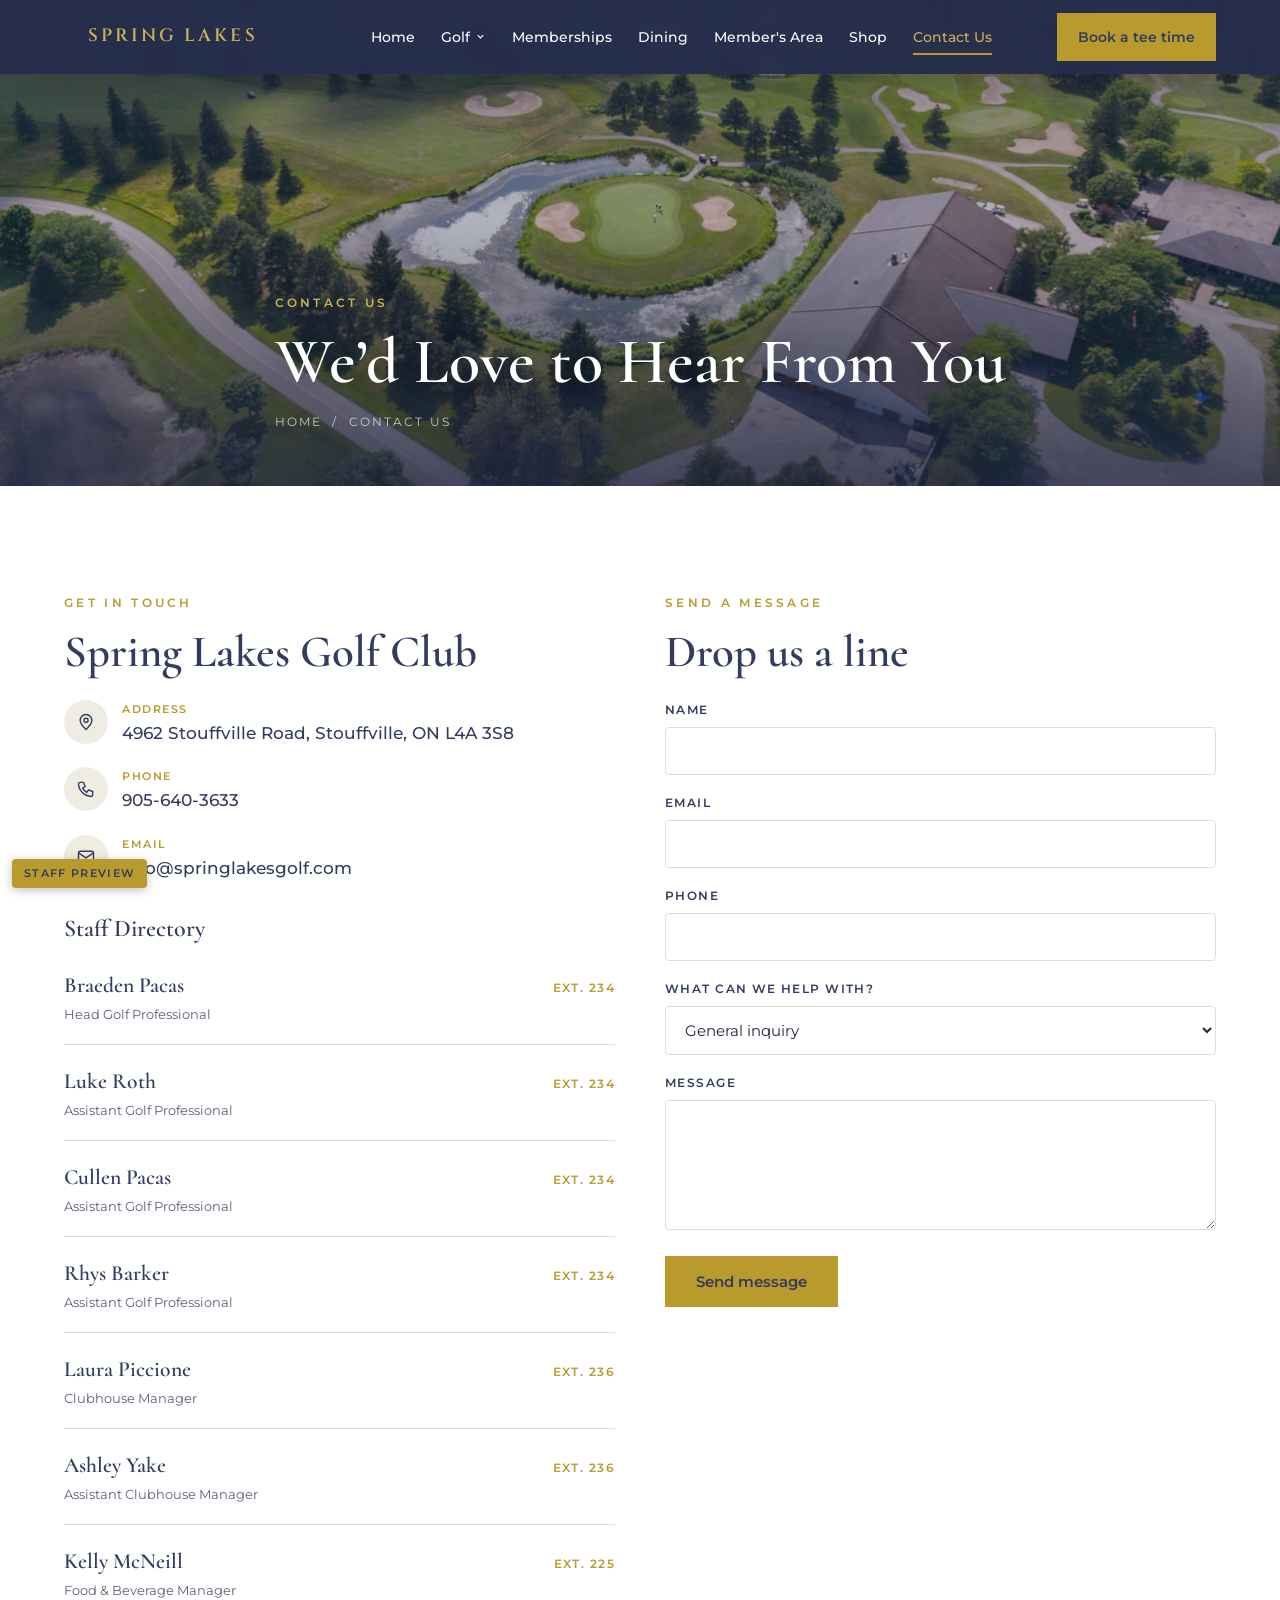
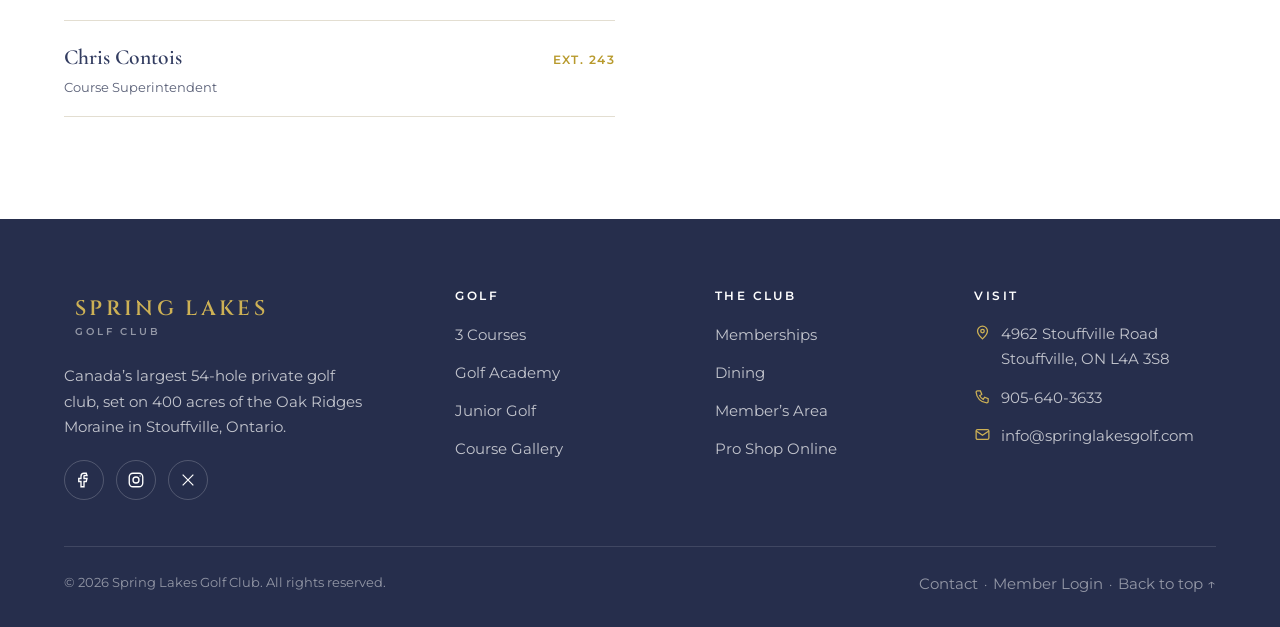
==== commit 38cc4a55: "Junior Golf hub: /junior-golf/ with three programs, Junior Academy application (closed until Februar" ====
--- a/contact-us/index.html
+++ b/contact-us/index.html
@@ -1 +1 @@
-<!doctype html><html lang="en"><head><link rel="icon" type="image/png" href="../assets/img/heron-flying-icon-64.png"><link rel="apple-touch-icon" href="../assets/img/heron-flying-touch.png"><meta name="robots" content="noindex,nofollow"><style>.preview-pill{position:fixed;left:12px;bottom:12px;z-index:9999;background:#B89A2D;color:#323C60;font:600 11px/1 Montserrat,sans-serif;letter-spacing:.12em;text-transform:uppercase;padding:9px 12px;border-radius:4px;box-shadow:0 2px 10px rgba(0,0,0,.25)}.preview-note{background:#f6f1e3;border-left:3px solid #B89A2D;padding:12px 16px;margin:0 0 24px;font-size:.92rem;color:#323C60}</style><meta charset="utf-8"><meta name="viewport" content="width=device-width, initial-scale=1"><title>Contact Us | Spring Lakes Golf Club</title><meta name="description" content="Contact Spring Lakes Golf Club: 4962 Stouffville Road, Stouffville, ON · 905-640-3633 · staff directory and message form."><link rel="stylesheet" href="../assets/css/style.css"></head><body><a href="#main" class="btn btn-gold" style="position:absolute;left:-9999px;top:0;z-index:999" onfocus="this.style.left='8px'" onblur="this.style.left='-9999px'">Skip to content</a><header class="header page-mode" id="header"><div class="container nav"><a class="brand" href="../" aria-label="Spring Lakes Golf Club home"><img class="heron" src="../assets/img/heron-gold.png" alt=""><span class="wordmark">Spring Lakes</span></a><nav aria-label="Primary"><ul class="nav-links"><li><a href="../">Home</a></li><li class="has-sub"><a href="../golf/">Golf <svg width="11" height="11" viewBox="0 0 24 24" fill="none" stroke="currentColor" stroke-width="2.5"><path d="M6 9l6 6 6-6"/></svg></a><ul class="submenu"><li><a href="../golf/">3 Courses<svg class="sub-arrow" width="14" height="10" viewBox="0 0 16 10" fill="none" stroke="currentColor" stroke-width="1.5" aria-hidden="true"><path d="M0 5h14M10 1l4 4-4 4"/></svg></a></li><li><a href="../golf-academy/">Golf Academy<svg class="sub-arrow" width="14" height="10" viewBox="0 0 16 10" fill="none" stroke="currentColor" stroke-width="1.5" aria-hidden="true"><path d="M0 5h14M10 1l4 4-4 4"/></svg></a></li><li><a href="../golf-camps/">Junior Golf<svg class="sub-arrow" width="14" height="10" viewBox="0 0 16 10" fill="none" stroke="currentColor" stroke-width="1.5" aria-hidden="true"><path d="M0 5h14M10 1l4 4-4 4"/></svg></a></li><li><a href="../course-gallery/">Course Gallery<svg class="sub-arrow" width="14" height="10" viewBox="0 0 16 10" fill="none" stroke="currentColor" stroke-width="1.5" aria-hidden="true"><path d="M0 5h14M10 1l4 4-4 4"/></svg></a></li></ul></li><li><a href="../memberships/">Memberships</a></li><li><a href="../food-beverage/">Dining</a></li><li><a href="../members/">Member's Area</a></li><li><a href="../contact-us/" aria-current="page">Contact Us</a></li></ul></nav><div class="nav-cta"><a class="btn btn-gold" href="../members/#book">Book a tee time</a><button class="btn menu-toggle" id="menuToggle" aria-label="Open menu" aria-expanded="false"><svg width="26" height="26" viewBox="0 0 24 24" fill="none" stroke-width="2"><path d="M3 6h18M3 12h18M3 18h18"/></svg></button></div></div></header><div class="drawer" id="drawer" aria-hidden="true"><div class="drawer-top"><span class="wordmark">Spring Lakes</span><button class="drawer-close" id="drawerClose" aria-label="Close menu"><svg width="26" height="26" viewBox="0 0 24 24" fill="none" stroke-width="2"><path d="M6 6l12 12M18 6L6 18"/></svg></button></div><a href="../">Home</a><a href="../golf/">Golf</a><a class="sub" href="../golf/">3 Courses</a><a class="sub" href="../golf-academy/">Golf Academy</a><a class="sub" href="../golf-camps/">Junior Golf</a><a class="sub" href="../course-gallery/">Course Gallery</a><a href="../memberships/">Memberships</a><a href="../food-beverage/">Dining</a><a href="../members/">Member's Area</a><a href="../contact-us/">Contact Us</a><a class="btn btn-gold" href="../members/#book">Book a tee time</a></div><section class="page-hero" id="top"><div class="ph-bg"><img src="../assets/img/sl26-clubhouse-aerial.webp" alt="The clubhouse and the island green from the air" data-photo="contact-us:g04" style="--pos:50% 55%;--pos-m:58% 50%" fetchpriority="high"></div><div class="container"><span class="eyebrow" style="color:var(--gold-soft)">Contact Us</span><h1>We’d Love to Hear From You</h1><div class="breadcrumb"><a href="../">Home</a> &nbsp;/&nbsp; Contact Us</div></div></section><main id="main"><section><div class="container"><div class="contact-grid"><div class="reveal"><span class="eyebrow">Get in Touch</span><h2 style="font-size:clamp(2rem,4vw,2.8rem);margin-bottom:1.4rem">Spring Lakes Golf Club</h2><div class="info-line"><div class="ic"><svg width="20" height="20" viewBox="0 0 24 24" fill="none" stroke-width="1.7"><path d="M12 21s-7-6.2-7-11a7 7 0 1114 0c0 4.8-7 11-7 11z"/><circle cx="12" cy="10" r="2.5"/></svg></div><div class="t"><div class="l">Address</div><div class="v"><a href="https://maps.app.goo.gl/oUrsJTPRRTtUL7pr9" target="_blank" rel="noopener">4962 Stouffville Road, Stouffville, ON L4A 3S8</a></div></div></div><div class="info-line"><div class="ic"><svg width="20" height="20" viewBox="0 0 24 24" fill="none" stroke-width="1.7"><path d="M5 4h4l2 5-3 2a12 12 0 005 5l2-3 5 2v4a2 2 0 01-2 2A16 16 0 013 6a2 2 0 012-2z"/></svg></div><div class="t"><div class="l">Phone</div><div class="v"><a href="tel:9056403633">905-640-3633</a></div></div></div><div class="info-line"><div class="ic"><svg width="20" height="20" viewBox="0 0 24 24" fill="none" stroke-width="1.7"><rect x="3" y="5" width="18" height="14" rx="2"/><path d="M3 7l9 6 9-6"/></svg></div><div class="t"><div class="l">Email</div><div class="v"><a href="mailto:info@springlakesgolf.com">info@springlakesgolf.com</a></div></div></div><div id="hours-wrap" class="hours-public" hidden><h3 style="font-size:1.5rem;margin:0 0 6px">Hours</h3><div id="hours-box" class="hr-list" data-scope="public" aria-live="polite"></div></div><h3 style="font-size:1.5rem;margin:34px 0 6px">Staff Directory</h3><div class="staff-row"><div><div class="s-name">Braeden Pacas</div><div class="s-role">Head Golf Professional</div></div><div class="s-ext">Ext. 234</div></div><div class="staff-row"><div><div class="s-name">Luke Roth</div><div class="s-role">Assistant Golf Professional</div></div><div class="s-ext">Ext. 234</div></div><div class="staff-row"><div><div class="s-name">Cullen Pacas</div><div class="s-role">Assistant Golf Professional</div></div><div class="s-ext">Ext. 234</div></div><div class="staff-row"><div><div class="s-name">Rhys Barker</div><div class="s-role">Assistant Golf Professional</div></div><div class="s-ext">Ext. 234</div></div><div class="staff-row"><div><div class="s-name">Laura Piccione</div><div class="s-role">Clubhouse Manager</div></div><div class="s-ext">Ext. 236</div></div><div class="staff-row"><div><div class="s-name">Ashley Yake</div><div class="s-role">Assistant Clubhouse Manager</div></div><div class="s-ext">Ext. 236</div></div><div class="staff-row"><div><div class="s-name">Kelly McNeill</div><div class="s-role">Food &amp; Beverage Manager</div></div><div class="s-ext">Ext. 225</div></div><div class="staff-row"><div><div class="s-name">Chris Contois</div><div class="s-role">Course Superintendent</div></div><div class="s-ext">Ext. 243</div></div></div><div class="reveal d1"><span class="eyebrow">Send a Message</span><h2 style="font-size:clamp(2rem,4vw,2.8rem);margin-bottom:1.4rem">Drop us a line</h2><form class="inquiry-form" data-subject="Spring Lakes website inquiry"><div class="field"><label for="if-n">Name</label><input name="name" id="if-n" type="text" autocomplete="name" required></div><div class="field"><label for="if-e">Email</label><input name="email" id="if-e" type="email" autocomplete="email" required></div><div class="field"><label for="if-p">Phone</label><input name="phone" id="if-p" type="tel" autocomplete="tel"></div><div class="field"><label for="if-s">What can we help with?</label><select name="interest" id="if-s"><option>General inquiry</option><option>Membership</option><option>Events</option><option>Quote</option><option>Golf lessons</option><option>Dining</option></select></div><div class="field"><label for="if-m">Message</label><textarea name="message" id="if-m" required></textarea></div><button class="btn btn-gold" type="submit">Send message</button><p class="form-note note" style="display:none"></p></form></div></div></div></section></main><footer class="footer"><div class="container"><div class="footer-grid"><div class="f-brand"><div class="f-lock"><img class="heron" src="../assets/img/heron-gold.png" alt=""><span class="wordmark">Spring Lakes<span class="wordmark-sub">Golf Club</span></span></div><p>Canada’s largest 54-hole private golf club, set on 400 acres of the Oak Ridges Moraine in Stouffville, Ontario.</p><div class="socials"><a href="https://www.facebook.com/SpringLakesGC/" target="_blank" rel="noopener" aria-label="Facebook"><svg width="18" height="18" viewBox="0 0 24 24" fill="none" stroke-width="1.8"><path d="M15 3h-3a4 4 0 00-4 4v3H5v4h3v7h4v-7h3l1-4h-4V7a1 1 0 011-1h3z"/></svg></a><a href="https://www.instagram.com/springlakesgolfclub/" target="_blank" rel="noopener" aria-label="Instagram"><svg width="18" height="18" viewBox="0 0 24 24" fill="none" stroke-width="1.8"><rect x="3" y="3" width="18" height="18" rx="5"/><circle cx="12" cy="12" r="4"/><circle cx="17.5" cy="6.5" r="1" fill="currentColor" stroke="none"/></svg></a><a href="https://twitter.com/springlakesgc" target="_blank" rel="noopener" aria-label="X"><svg width="16" height="16" viewBox="0 0 24 24" fill="none" stroke-width="1.8"><path d="M4 4l16 16M20 4L4 20"/></svg></a></div></div><div><h4>Golf</h4><ul><li><a href="../golf/">3 Courses</a></li><li><a href="../golf-academy/">Golf Academy</a></li><li><a href="../golf-camps/">Junior Golf</a></li><li><a href="../course-gallery/">Course Gallery</a></li></ul></div><div><h4>The Club</h4><ul><li><a href="../memberships/">Memberships</a></li><li><a href="../food-beverage/">Dining</a></li><li><a href="../members/">Member’s Area</a></li></ul></div><div><h4>Visit</h4><div class="contact-line"><svg width="17" height="17" viewBox="0 0 24 24" fill="none" stroke-width="1.8"><path d="M12 21s-7-6.2-7-11a7 7 0 1114 0c0 4.8-7 11-7 11z"/><circle cx="12" cy="10" r="2.5"/></svg><a href="https://maps.app.goo.gl/oUrsJTPRRTtUL7pr9" target="_blank" rel="noopener">4962 Stouffville Road<br>Stouffville, ON L4A 3S8</a></div><div class="contact-line"><svg width="17" height="17" viewBox="0 0 24 24" fill="none" stroke-width="1.8"><path d="M5 4h4l2 5-3 2a12 12 0 005 5l2-3 5 2v4a2 2 0 01-2 2A16 16 0 013 6a2 2 0 012-2z"/></svg><a href="tel:9056403633">905-640-3633</a></div><div class="contact-line"><svg width="17" height="17" viewBox="0 0 24 24" fill="none" stroke-width="1.8"><rect x="3" y="5" width="18" height="14" rx="2"/><path d="M3 7l9 6 9-6"/></svg><a href="mailto:info@springlakesgolf.com">info@springlakesgolf.com</a></div></div></div><div class="footer-bottom"><span>© 2026 Spring Lakes Golf Club. All rights reserved.</span><span><a href="../contact-us/">Contact</a> &nbsp;·&nbsp; <a href="../members/">Member Login</a> &nbsp;·&nbsp; <a href="#top">Back to top ↑</a></span></div></div></footer><script src="../assets/js/site.js"></script><div class="preview-pill" aria-hidden="true">Staff preview</div><script src="../assets/js/edit-mode.js" defer></script><script src="../assets/js/content.js" defer></script></body></html>+<!doctype html><html lang="en"><head><link rel="icon" type="image/png" href="../assets/img/favicon-64.png"><link rel="apple-touch-icon" href="../assets/img/apple-touch-icon.png"><meta name="robots" content="noindex,nofollow"><style>.preview-pill{position:fixed;left:12px;bottom:12px;z-index:9999;background:#B89A2D;color:#323C60;font:600 11px/1 Montserrat,sans-serif;letter-spacing:.12em;text-transform:uppercase;padding:9px 12px;border-radius:4px;box-shadow:0 2px 10px rgba(0,0,0,.25)}.preview-note{background:#f6f1e3;border-left:3px solid #B89A2D;padding:12px 16px;margin:0 0 24px;font-size:.92rem;color:#323C60}</style><meta charset="utf-8"><meta name="viewport" content="width=device-width, initial-scale=1"><title>Contact Us | Spring Lakes Golf Club</title><meta name="description" content="Contact Spring Lakes Golf Club: 4962 Stouffville Road, Stouffville, ON · 905-640-3633 · staff directory and message form."><link rel="stylesheet" href="../assets/css/style.css"></head><body><a href="#main" class="btn btn-gold" style="position:absolute;left:-9999px;top:0;z-index:999" onfocus="this.style.left='8px'" onblur="this.style.left='-9999px'">Skip to content</a><header class="header page-mode" id="header"><div class="container nav"><a class="brand" href="../" aria-label="Spring Lakes Golf Club home"><img class="heron" src="../assets/img/heron-mark-reverse.png" alt=""><span class="wordmark">Spring Lakes</span></a><nav aria-label="Primary"><ul class="nav-links"><li><a href="../">Home</a></li><li class="has-sub"><a href="../golf/">Golf <svg width="11" height="11" viewBox="0 0 24 24" fill="none" stroke="currentColor" stroke-width="2.5"><path d="M6 9l6 6 6-6"/></svg></a><ul class="submenu"><li><a href="../golf/">3 Courses<svg class="sub-arrow" width="14" height="10" viewBox="0 0 16 10" fill="none" stroke="currentColor" stroke-width="1.5" aria-hidden="true"><path d="M0 5h14M10 1l4 4-4 4"/></svg></a></li><li><a href="../golf-academy/">Golf Academy<svg class="sub-arrow" width="14" height="10" viewBox="0 0 16 10" fill="none" stroke="currentColor" stroke-width="1.5" aria-hidden="true"><path d="M0 5h14M10 1l4 4-4 4"/></svg></a></li><li><a href="../junior-golf/">Junior Golf<svg class="sub-arrow" width="14" height="10" viewBox="0 0 16 10" fill="none" stroke="currentColor" stroke-width="1.5" aria-hidden="true"><path d="M0 5h14M10 1l4 4-4 4"/></svg></a></li><li><a href="../course-gallery/">Course Gallery<svg class="sub-arrow" width="14" height="10" viewBox="0 0 16 10" fill="none" stroke="currentColor" stroke-width="1.5" aria-hidden="true"><path d="M0 5h14M10 1l4 4-4 4"/></svg></a></li></ul></li><li><a href="../memberships/">Memberships</a></li><li><a href="../food-beverage/">Dining</a></li><li><a href="../members/">Member's Area</a></li><li><a href="https://qwxqmg-5i.myshopify.com/" target="_blank" rel="noopener">Shop<span class="sr-only"> (opens in a new tab)</span></a></li><li><a href="../contact-us/" aria-current="page">Contact Us</a></li></ul></nav><div class="nav-cta"><a class="btn btn-gold" href="../members/#book">Book a tee time</a><button class="btn menu-toggle" id="menuToggle" aria-label="Open menu" aria-expanded="false"><svg width="26" height="26" viewBox="0 0 24 24" fill="none" stroke-width="2"><path d="M3 6h18M3 12h18M3 18h18"/></svg></button></div></div></header><div class="drawer" id="drawer" aria-hidden="true"><div class="drawer-top"><span class="wordmark">Spring Lakes</span><button class="drawer-close" id="drawerClose" aria-label="Close menu"><svg width="26" height="26" viewBox="0 0 24 24" fill="none" stroke-width="2"><path d="M6 6l12 12M18 6L6 18"/></svg></button></div><a href="../">Home</a><a href="../golf/">Golf</a><a class="sub" href="../golf/">3 Courses</a><a class="sub" href="../golf-academy/">Golf Academy</a><a class="sub" href="../junior-golf/">Junior Golf</a><a class="sub" href="../course-gallery/">Course Gallery</a><a href="../memberships/">Memberships</a><a href="../food-beverage/">Dining</a><a href="../members/">Member's Area</a><a href="https://qwxqmg-5i.myshopify.com/" target="_blank" rel="noopener">Shop<span class="sr-only"> (opens in a new tab)</span></a><a href="../contact-us/">Contact Us</a><a class="btn btn-gold" href="../members/#book">Book a tee time</a></div><section class="page-hero" id="top"><div class="ph-bg"><img src="../assets/img/sl26-clubhouse-aerial.webp" alt="The clubhouse and the island green from the air" data-photo="contact-us:g04" style="--pos:50% 55%;--pos-m:58% 50%" fetchpriority="high"></div><div class="container"><span class="eyebrow" style="color:var(--gold-soft)">Contact Us</span><h1>We’d Love to Hear From You</h1><div class="breadcrumb"><a href="../">Home</a> &nbsp;/&nbsp; Contact Us</div></div></section><main id="main"><section><div class="container"><div class="contact-grid"><div class="reveal"><span class="eyebrow">Get in Touch</span><h2 style="font-size:clamp(2rem,4vw,2.8rem);margin-bottom:1.4rem">Spring Lakes Golf Club</h2><div class="info-line"><div class="ic"><svg width="20" height="20" viewBox="0 0 24 24" fill="none" stroke-width="1.7"><path d="M12 21s-7-6.2-7-11a7 7 0 1114 0c0 4.8-7 11-7 11z"/><circle cx="12" cy="10" r="2.5"/></svg></div><div class="t"><div class="l">Address</div><div class="v"><a href="https://maps.app.goo.gl/oUrsJTPRRTtUL7pr9" target="_blank" rel="noopener">4962 Stouffville Road, Stouffville, ON L4A 3S8</a></div></div></div><div class="info-line"><div class="ic"><svg width="20" height="20" viewBox="0 0 24 24" fill="none" stroke-width="1.7"><path d="M5 4h4l2 5-3 2a12 12 0 005 5l2-3 5 2v4a2 2 0 01-2 2A16 16 0 013 6a2 2 0 012-2z"/></svg></div><div class="t"><div class="l">Phone</div><div class="v"><a href="tel:9056403633">905-640-3633</a></div></div></div><div class="info-line"><div class="ic"><svg width="20" height="20" viewBox="0 0 24 24" fill="none" stroke-width="1.7"><rect x="3" y="5" width="18" height="14" rx="2"/><path d="M3 7l9 6 9-6"/></svg></div><div class="t"><div class="l">Email</div><div class="v"><a href="mailto:info@springlakesgolf.com">info@springlakesgolf.com</a></div></div></div><div id="hours-wrap" class="hours-public" hidden><h3 style="font-size:1.5rem;margin:0 0 6px">Hours</h3><div id="hours-box" class="hr-list" data-scope="public" aria-live="polite"></div></div><h3 style="font-size:1.5rem;margin:34px 0 6px">Staff Directory</h3><div class="staff-row"><div><div class="s-name">Braeden Pacas</div><div class="s-role">Head Golf Professional</div></div><div class="s-ext">Ext. 234</div></div><div class="staff-row"><div><div class="s-name">Luke Roth</div><div class="s-role">Assistant Golf Professional</div></div><div class="s-ext">Ext. 234</div></div><div class="staff-row"><div><div class="s-name">Cullen Pacas</div><div class="s-role">Assistant Golf Professional</div></div><div class="s-ext">Ext. 234</div></div><div class="staff-row"><div><div class="s-name">Rhys Barker</div><div class="s-role">Assistant Golf Professional</div></div><div class="s-ext">Ext. 234</div></div><div class="staff-row"><div><div class="s-name">Laura Piccione</div><div class="s-role">Clubhouse Manager</div></div><div class="s-ext">Ext. 236</div></div><div class="staff-row"><div><div class="s-name">Ashley Yake</div><div class="s-role">Assistant Clubhouse Manager</div></div><div class="s-ext">Ext. 236</div></div><div class="staff-row"><div><div class="s-name">Kelly McNeill</div><div class="s-role">Food &amp; Beverage Manager</div></div><div class="s-ext">Ext. 225</div></div><div class="staff-row"><div><div class="s-name">Chris Contois</div><div class="s-role">Course Superintendent</div></div><div class="s-ext">Ext. 243</div></div></div><div class="reveal d1"><span class="eyebrow">Send a Message</span><h2 style="font-size:clamp(2rem,4vw,2.8rem);margin-bottom:1.4rem">Drop us a line</h2><form class="inquiry-form" data-subject="Spring Lakes website inquiry"><div class="field"><label for="if-n">Name</label><input name="name" id="if-n" type="text" autocomplete="name" required></div><div class="field"><label for="if-e">Email</label><input name="email" id="if-e" type="email" autocomplete="email" required></div><div class="field"><label for="if-p">Phone</label><input name="phone" id="if-p" type="tel" autocomplete="tel"></div><div class="field"><label for="if-s">What can we help with?</label><select name="interest" id="if-s"><option>General inquiry</option><option>Membership</option><option>Events</option><option>Quote</option><option>Golf lessons</option><option>Dining</option></select></div><div class="field"><label for="if-m">Message</label><textarea name="message" id="if-m" required></textarea></div><button class="btn btn-gold" type="submit">Send message</button><p class="form-note note" style="display:none"></p></form></div></div></div></section></main><footer class="footer"><div class="container"><div class="footer-grid"><div class="f-brand"><div class="f-lock"><img class="heron" src="../assets/img/heron-mark-reverse.png" alt=""><span class="wordmark">Spring Lakes<span class="wordmark-sub">Golf Club</span></span></div><p>Canada’s largest 54-hole private golf club, set on 400 acres of the Oak Ridges Moraine in Stouffville, Ontario.</p><div class="socials"><a href="https://www.facebook.com/SpringLakesGC/" target="_blank" rel="noopener" aria-label="Facebook"><svg width="18" height="18" viewBox="0 0 24 24" fill="none" stroke-width="1.8"><path d="M15 3h-3a4 4 0 00-4 4v3H5v4h3v7h4v-7h3l1-4h-4V7a1 1 0 011-1h3z"/></svg></a><a href="https://www.instagram.com/springlakesgolfclub/" target="_blank" rel="noopener" aria-label="Instagram"><svg width="18" height="18" viewBox="0 0 24 24" fill="none" stroke-width="1.8"><rect x="3" y="3" width="18" height="18" rx="5"/><circle cx="12" cy="12" r="4"/><circle cx="17.5" cy="6.5" r="1" fill="currentColor" stroke="none"/></svg></a><a href="https://twitter.com/springlakesgc" target="_blank" rel="noopener" aria-label="X"><svg width="16" height="16" viewBox="0 0 24 24" fill="none" stroke-width="1.8"><path d="M4 4l16 16M20 4L4 20"/></svg></a></div></div><div><h4>Golf</h4><ul><li><a href="../golf/">3 Courses</a></li><li><a href="../golf-academy/">Golf Academy</a></li><li><a href="../junior-golf/">Junior Golf</a></li><li><a href="../course-gallery/">Course Gallery</a></li></ul></div><div><h4>The Club</h4><ul><li><a href="../memberships/">Memberships</a></li><li><a href="../food-beverage/">Dining</a></li><li><a href="../members/">Member’s Area</a></li><li><a href="https://qwxqmg-5i.myshopify.com/" target="_blank" rel="noopener">Pro Shop Online<span class="sr-only"> (opens in a new tab)</span></a></li></ul></div><div><h4>Visit</h4><div class="contact-line"><svg width="17" height="17" viewBox="0 0 24 24" fill="none" stroke-width="1.8"><path d="M12 21s-7-6.2-7-11a7 7 0 1114 0c0 4.8-7 11-7 11z"/><circle cx="12" cy="10" r="2.5"/></svg><a href="https://maps.app.goo.gl/oUrsJTPRRTtUL7pr9" target="_blank" rel="noopener">4962 Stouffville Road<br>Stouffville, ON L4A 3S8</a></div><div class="contact-line"><svg width="17" height="17" viewBox="0 0 24 24" fill="none" stroke-width="1.8"><path d="M5 4h4l2 5-3 2a12 12 0 005 5l2-3 5 2v4a2 2 0 01-2 2A16 16 0 013 6a2 2 0 012-2z"/></svg><a href="tel:9056403633">905-640-3633</a></div><div class="contact-line"><svg width="17" height="17" viewBox="0 0 24 24" fill="none" stroke-width="1.8"><rect x="3" y="5" width="18" height="14" rx="2"/><path d="M3 7l9 6 9-6"/></svg><a href="mailto:info@springlakesgolf.com">info@springlakesgolf.com</a></div></div></div><div class="footer-bottom"><span>© 2026 Spring Lakes Golf Club. All rights reserved.</span><span><a href="../contact-us/">Contact</a> &nbsp;·&nbsp; <a href="../members/">Member Login</a> &nbsp;·&nbsp; <a href="#top">Back to top ↑</a></span></div></div></footer><script src="../assets/js/site.js"></script><div class="preview-pill" aria-hidden="true">Staff preview</div><script src="../assets/js/edit-mode.js" defer></script><script src="../assets/js/content.js" defer></script></body></html>
--- a/assets/css/style.css
+++ b/assets/css/style.css
@@ -415,7 +415,33 @@
 .hero-mark.reveal,.hero-title.reveal,.hero-place.reveal,.hero-cta.reveal{opacity:0;transform:translateY(18px);transition:opacity .8s var(--ease),transform .8s var(--ease)}
 .figure-wrap.reveal.in,.course-card.reveal.in,.pro-card.reveal.in,.gallery.reveal.in,.hero-mark.reveal.in,.hero-title.reveal.in,.hero-place.reveal.in,.hero-cta.reveal.in{opacity:1;transform:none}
 .reveal.d1{transition-delay:.08s}.reveal.d2{transition-delay:.16s}.reveal.d3{transition-delay:.24s}}
+.brand .heron{height:54px}.footer .f-lock .heron{height:58px}.hero-mark{height:128px}.cx img{height:84px}
+
 .sr-only{position:absolute;width:1px;height:1px;padding:0;margin:-1px;overflow:hidden;clip:rect(0,0,0,0);white-space:nowrap;border:0}
+.shop-band{padding:clamp(44px,6vw,72px) 0}
+.shop-band-in{display:flex;align-items:center;justify-content:space-between;gap:24px 40px;flex-wrap:wrap}
+.shop-band h2{font-size:clamp(1.8rem,3.4vw,2.4rem);margin:0}
+.shop-band p{color:var(--muted);font-size:1.02rem;margin:.6rem 0 0;max-width:520px}
+@media(max-width:520px){.shop-band .btn{width:100%;justify-content:center}}
+
+/* Junior Golf hub and Junior Academy application (Braeden, 2026-11-20) */
+.jg-programs{padding-top:0}
+.jg-cards .course-body h3{font-size:1.9rem}
+.jg-when{font-size:.72rem!important;letter-spacing:.16em;text-transform:uppercase;color:var(--gold)!important;font-weight:600;margin:0 0 .7rem!important}
+.ac-closed{background:#f6f1e3;border-left:3px solid var(--gold);padding:14px 18px;margin:0 auto 28px;color:var(--navy);max-width:640px}
+.ac-form{max-width:640px;margin:0 auto}
+.ac-form fieldset{border:0;padding:0;margin:0;min-width:0}
+.ac-form legend{font-family:var(--serif);font-size:1.5rem;color:var(--navy);margin:0 0 14px;padding:0}
+.ac-form .ac-legend2{display:block;margin-top:14px}
+.ac-row{display:grid;grid-template-columns:repeat(3,1fr);gap:0 16px}.ac-row.two{grid-template-columns:repeat(2,1fr)}
+.ac-form fieldset[disabled] .field input,.ac-form fieldset[disabled] .field textarea{background:#f4f4f6;cursor:not-allowed}
+.ac-form fieldset[disabled] .btn{opacity:.75;cursor:not-allowed}
+.ac-privacy{font-size:.85rem;color:var(--muted);margin:0 0 18px}
+.ac-form .form-note{margin-top:14px}
+@media(max-width:600px){.ac-row,.ac-row.two{grid-template-columns:1fr}}
+
+.nav-links>li>a{white-space:nowrap}
+@media(max-width:1120px){.nav-links,.nav-cta .btn:not(.menu-toggle){display:none}.menu-toggle{display:flex}}
 /* photos:start */
 /* 2026 photos: crop positions (set per image in tools/photos/photos.py), course gallery and photo viewer */
 img[data-photo],.hero-bg img[data-photo],.page-hero .ph-bg img[data-photo]{object-position:var(--pos,center)}
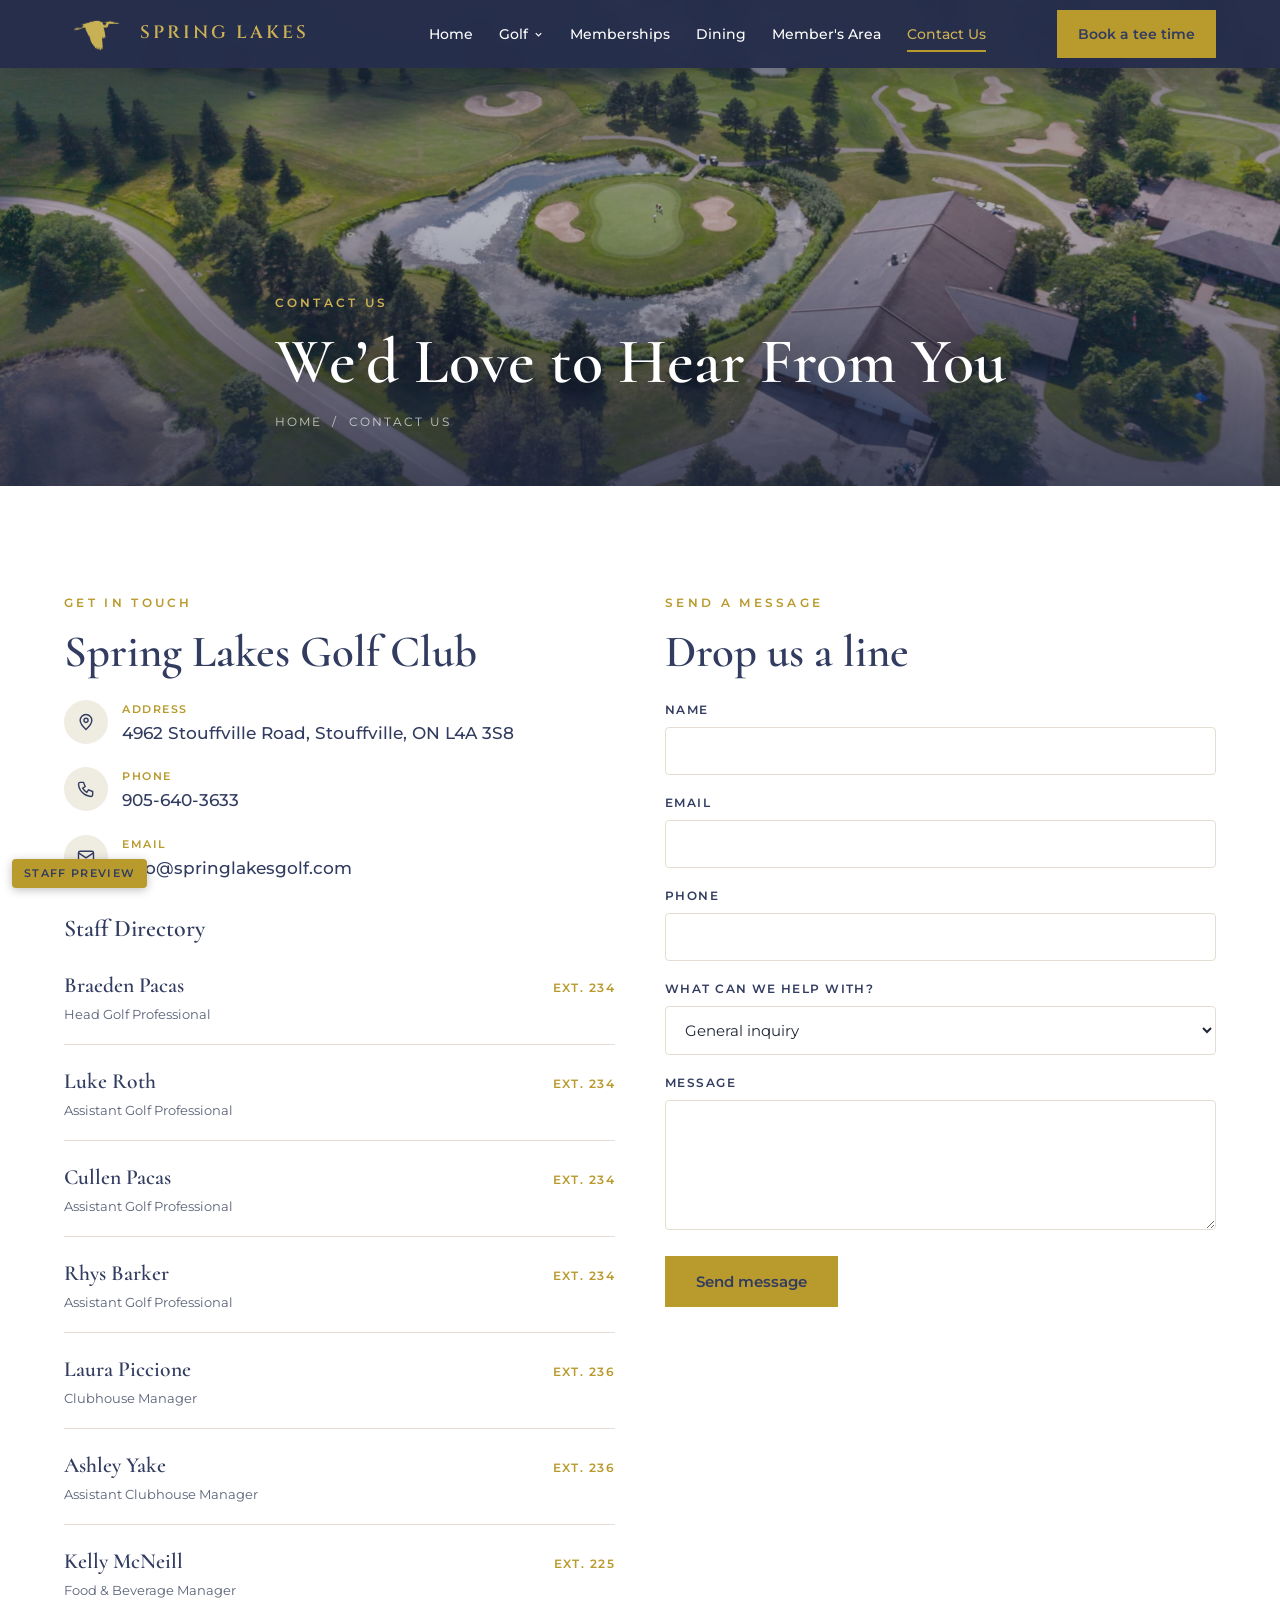
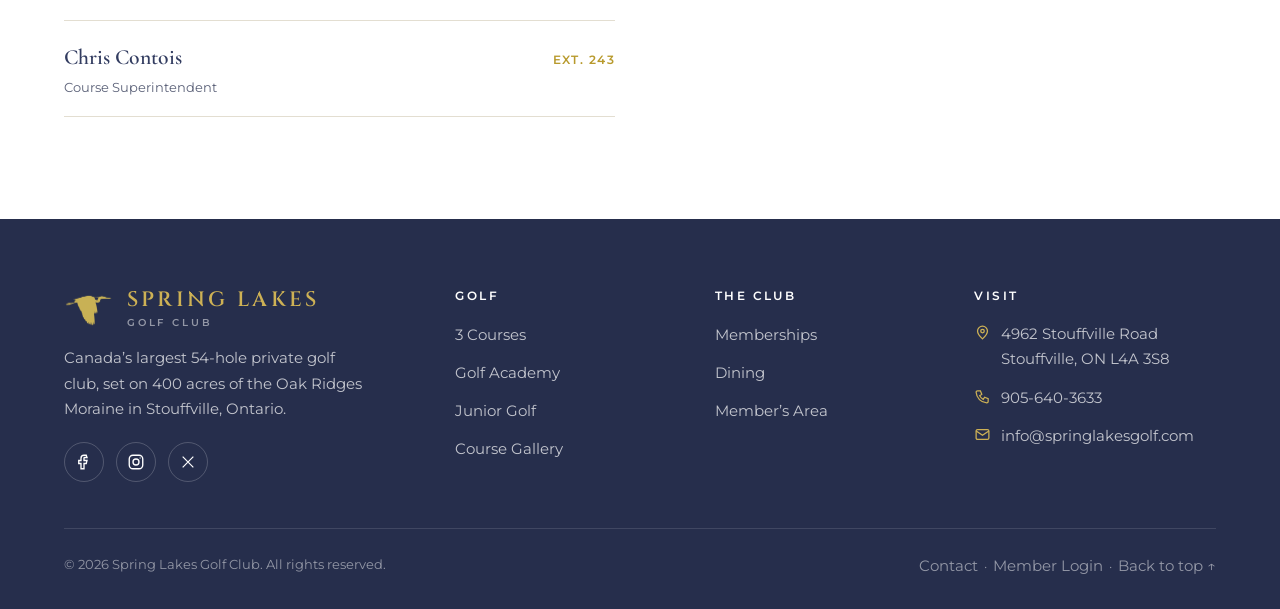
==== commit 4656ce4e: "Merge claude/soft-launch-switch: one LAUNCH setting builds the soft or full form Soft is the default" ====
--- a/contact-us/index.html
+++ b/contact-us/index.html
@@ -1 +1 @@
-<!doctype html><html lang="en"><head><link rel="icon" type="image/png" href="../assets/img/favicon-64.png"><link rel="apple-touch-icon" href="../assets/img/apple-touch-icon.png"><meta name="robots" content="noindex,nofollow"><style>.preview-pill{position:fixed;left:12px;bottom:12px;z-index:9999;background:#B89A2D;color:#323C60;font:600 11px/1 Montserrat,sans-serif;letter-spacing:.12em;text-transform:uppercase;padding:9px 12px;border-radius:4px;box-shadow:0 2px 10px rgba(0,0,0,.25)}.preview-note{background:#f6f1e3;border-left:3px solid #B89A2D;padding:12px 16px;margin:0 0 24px;font-size:.92rem;color:#323C60}</style><meta charset="utf-8"><meta name="viewport" content="width=device-width, initial-scale=1"><title>Contact Us | Spring Lakes Golf Club</title><meta name="description" content="Contact Spring Lakes Golf Club: 4962 Stouffville Road, Stouffville, ON · 905-640-3633 · staff directory and message form."><link rel="stylesheet" href="../assets/css/style.css"></head><body><a href="#main" class="btn btn-gold" style="position:absolute;left:-9999px;top:0;z-index:999" onfocus="this.style.left='8px'" onblur="this.style.left='-9999px'">Skip to content</a><header class="header page-mode" id="header"><div class="container nav"><a class="brand" href="../" aria-label="Spring Lakes Golf Club home"><img class="heron" src="../assets/img/heron-mark-reverse.png" alt=""><span class="wordmark">Spring Lakes</span></a><nav aria-label="Primary"><ul class="nav-links"><li><a href="../">Home</a></li><li class="has-sub"><a href="../golf/">Golf <svg width="11" height="11" viewBox="0 0 24 24" fill="none" stroke="currentColor" stroke-width="2.5"><path d="M6 9l6 6 6-6"/></svg></a><ul class="submenu"><li><a href="../golf/">3 Courses<svg class="sub-arrow" width="14" height="10" viewBox="0 0 16 10" fill="none" stroke="currentColor" stroke-width="1.5" aria-hidden="true"><path d="M0 5h14M10 1l4 4-4 4"/></svg></a></li><li><a href="../golf-academy/">Golf Academy<svg class="sub-arrow" width="14" height="10" viewBox="0 0 16 10" fill="none" stroke="currentColor" stroke-width="1.5" aria-hidden="true"><path d="M0 5h14M10 1l4 4-4 4"/></svg></a></li><li><a href="../junior-golf/">Junior Golf<svg class="sub-arrow" width="14" height="10" viewBox="0 0 16 10" fill="none" stroke="currentColor" stroke-width="1.5" aria-hidden="true"><path d="M0 5h14M10 1l4 4-4 4"/></svg></a></li><li><a href="../course-gallery/">Course Gallery<svg class="sub-arrow" width="14" height="10" viewBox="0 0 16 10" fill="none" stroke="currentColor" stroke-width="1.5" aria-hidden="true"><path d="M0 5h14M10 1l4 4-4 4"/></svg></a></li></ul></li><li><a href="../memberships/">Memberships</a></li><li><a href="../food-beverage/">Dining</a></li><li><a href="../members/">Member's Area</a></li><li><a href="https://qwxqmg-5i.myshopify.com/" target="_blank" rel="noopener">Shop<span class="sr-only"> (opens in a new tab)</span></a></li><li><a href="../contact-us/" aria-current="page">Contact Us</a></li></ul></nav><div class="nav-cta"><a class="btn btn-gold" href="../members/#book">Book a tee time</a><button class="btn menu-toggle" id="menuToggle" aria-label="Open menu" aria-expanded="false"><svg width="26" height="26" viewBox="0 0 24 24" fill="none" stroke-width="2"><path d="M3 6h18M3 12h18M3 18h18"/></svg></button></div></div></header><div class="drawer" id="drawer" aria-hidden="true"><div class="drawer-top"><span class="wordmark">Spring Lakes</span><button class="drawer-close" id="drawerClose" aria-label="Close menu"><svg width="26" height="26" viewBox="0 0 24 24" fill="none" stroke-width="2"><path d="M6 6l12 12M18 6L6 18"/></svg></button></div><a href="../">Home</a><a href="../golf/">Golf</a><a class="sub" href="../golf/">3 Courses</a><a class="sub" href="../golf-academy/">Golf Academy</a><a class="sub" href="../junior-golf/">Junior Golf</a><a class="sub" href="../course-gallery/">Course Gallery</a><a href="../memberships/">Memberships</a><a href="../food-beverage/">Dining</a><a href="../members/">Member's Area</a><a href="https://qwxqmg-5i.myshopify.com/" target="_blank" rel="noopener">Shop<span class="sr-only"> (opens in a new tab)</span></a><a href="../contact-us/">Contact Us</a><a class="btn btn-gold" href="../members/#book">Book a tee time</a></div><section class="page-hero" id="top"><div class="ph-bg"><img src="../assets/img/sl26-clubhouse-aerial.webp" alt="The clubhouse and the island green from the air" data-photo="contact-us:g04" style="--pos:50% 55%;--pos-m:58% 50%" fetchpriority="high"></div><div class="container"><span class="eyebrow" style="color:var(--gold-soft)">Contact Us</span><h1>We’d Love to Hear From You</h1><div class="breadcrumb"><a href="../">Home</a> &nbsp;/&nbsp; Contact Us</div></div></section><main id="main"><section><div class="container"><div class="contact-grid"><div class="reveal"><span class="eyebrow">Get in Touch</span><h2 style="font-size:clamp(2rem,4vw,2.8rem);margin-bottom:1.4rem">Spring Lakes Golf Club</h2><div class="info-line"><div class="ic"><svg width="20" height="20" viewBox="0 0 24 24" fill="none" stroke-width="1.7"><path d="M12 21s-7-6.2-7-11a7 7 0 1114 0c0 4.8-7 11-7 11z"/><circle cx="12" cy="10" r="2.5"/></svg></div><div class="t"><div class="l">Address</div><div class="v"><a href="https://maps.app.goo.gl/oUrsJTPRRTtUL7pr9" target="_blank" rel="noopener">4962 Stouffville Road, Stouffville, ON L4A 3S8</a></div></div></div><div class="info-line"><div class="ic"><svg width="20" height="20" viewBox="0 0 24 24" fill="none" stroke-width="1.7"><path d="M5 4h4l2 5-3 2a12 12 0 005 5l2-3 5 2v4a2 2 0 01-2 2A16 16 0 013 6a2 2 0 012-2z"/></svg></div><div class="t"><div class="l">Phone</div><div class="v"><a href="tel:9056403633">905-640-3633</a></div></div></div><div class="info-line"><div class="ic"><svg width="20" height="20" viewBox="0 0 24 24" fill="none" stroke-width="1.7"><rect x="3" y="5" width="18" height="14" rx="2"/><path d="M3 7l9 6 9-6"/></svg></div><div class="t"><div class="l">Email</div><div class="v"><a href="mailto:info@springlakesgolf.com">info@springlakesgolf.com</a></div></div></div><div id="hours-wrap" class="hours-public" hidden><h3 style="font-size:1.5rem;margin:0 0 6px">Hours</h3><div id="hours-box" class="hr-list" data-scope="public" aria-live="polite"></div></div><h3 style="font-size:1.5rem;margin:34px 0 6px">Staff Directory</h3><div class="staff-row"><div><div class="s-name">Braeden Pacas</div><div class="s-role">Head Golf Professional</div></div><div class="s-ext">Ext. 234</div></div><div class="staff-row"><div><div class="s-name">Luke Roth</div><div class="s-role">Assistant Golf Professional</div></div><div class="s-ext">Ext. 234</div></div><div class="staff-row"><div><div class="s-name">Cullen Pacas</div><div class="s-role">Assistant Golf Professional</div></div><div class="s-ext">Ext. 234</div></div><div class="staff-row"><div><div class="s-name">Rhys Barker</div><div class="s-role">Assistant Golf Professional</div></div><div class="s-ext">Ext. 234</div></div><div class="staff-row"><div><div class="s-name">Laura Piccione</div><div class="s-role">Clubhouse Manager</div></div><div class="s-ext">Ext. 236</div></div><div class="staff-row"><div><div class="s-name">Ashley Yake</div><div class="s-role">Assistant Clubhouse Manager</div></div><div class="s-ext">Ext. 236</div></div><div class="staff-row"><div><div class="s-name">Kelly McNeill</div><div class="s-role">Food &amp; Beverage Manager</div></div><div class="s-ext">Ext. 225</div></div><div class="staff-row"><div><div class="s-name">Chris Contois</div><div class="s-role">Course Superintendent</div></div><div class="s-ext">Ext. 243</div></div></div><div class="reveal d1"><span class="eyebrow">Send a Message</span><h2 style="font-size:clamp(2rem,4vw,2.8rem);margin-bottom:1.4rem">Drop us a line</h2><form class="inquiry-form" data-subject="Spring Lakes website inquiry"><div class="field"><label for="if-n">Name</label><input name="name" id="if-n" type="text" autocomplete="name" required></div><div class="field"><label for="if-e">Email</label><input name="email" id="if-e" type="email" autocomplete="email" required></div><div class="field"><label for="if-p">Phone</label><input name="phone" id="if-p" type="tel" autocomplete="tel"></div><div class="field"><label for="if-s">What can we help with?</label><select name="interest" id="if-s"><option>General inquiry</option><option>Membership</option><option>Events</option><option>Quote</option><option>Golf lessons</option><option>Dining</option></select></div><div class="field"><label for="if-m">Message</label><textarea name="message" id="if-m" required></textarea></div><button class="btn btn-gold" type="submit">Send message</button><p class="form-note note" style="display:none"></p></form></div></div></div></section></main><footer class="footer"><div class="container"><div class="footer-grid"><div class="f-brand"><div class="f-lock"><img class="heron" src="../assets/img/heron-mark-reverse.png" alt=""><span class="wordmark">Spring Lakes<span class="wordmark-sub">Golf Club</span></span></div><p>Canada’s largest 54-hole private golf club, set on 400 acres of the Oak Ridges Moraine in Stouffville, Ontario.</p><div class="socials"><a href="https://www.facebook.com/SpringLakesGC/" target="_blank" rel="noopener" aria-label="Facebook"><svg width="18" height="18" viewBox="0 0 24 24" fill="none" stroke-width="1.8"><path d="M15 3h-3a4 4 0 00-4 4v3H5v4h3v7h4v-7h3l1-4h-4V7a1 1 0 011-1h3z"/></svg></a><a href="https://www.instagram.com/springlakesgolfclub/" target="_blank" rel="noopener" aria-label="Instagram"><svg width="18" height="18" viewBox="0 0 24 24" fill="none" stroke-width="1.8"><rect x="3" y="3" width="18" height="18" rx="5"/><circle cx="12" cy="12" r="4"/><circle cx="17.5" cy="6.5" r="1" fill="currentColor" stroke="none"/></svg></a><a href="https://twitter.com/springlakesgc" target="_blank" rel="noopener" aria-label="X"><svg width="16" height="16" viewBox="0 0 24 24" fill="none" stroke-width="1.8"><path d="M4 4l16 16M20 4L4 20"/></svg></a></div></div><div><h4>Golf</h4><ul><li><a href="../golf/">3 Courses</a></li><li><a href="../golf-academy/">Golf Academy</a></li><li><a href="../junior-golf/">Junior Golf</a></li><li><a href="../course-gallery/">Course Gallery</a></li></ul></div><div><h4>The Club</h4><ul><li><a href="../memberships/">Memberships</a></li><li><a href="../food-beverage/">Dining</a></li><li><a href="../members/">Member’s Area</a></li><li><a href="https://qwxqmg-5i.myshopify.com/" target="_blank" rel="noopener">Pro Shop Online<span class="sr-only"> (opens in a new tab)</span></a></li></ul></div><div><h4>Visit</h4><div class="contact-line"><svg width="17" height="17" viewBox="0 0 24 24" fill="none" stroke-width="1.8"><path d="M12 21s-7-6.2-7-11a7 7 0 1114 0c0 4.8-7 11-7 11z"/><circle cx="12" cy="10" r="2.5"/></svg><a href="https://maps.app.goo.gl/oUrsJTPRRTtUL7pr9" target="_blank" rel="noopener">4962 Stouffville Road<br>Stouffville, ON L4A 3S8</a></div><div class="contact-line"><svg width="17" height="17" viewBox="0 0 24 24" fill="none" stroke-width="1.8"><path d="M5 4h4l2 5-3 2a12 12 0 005 5l2-3 5 2v4a2 2 0 01-2 2A16 16 0 013 6a2 2 0 012-2z"/></svg><a href="tel:9056403633">905-640-3633</a></div><div class="contact-line"><svg width="17" height="17" viewBox="0 0 24 24" fill="none" stroke-width="1.8"><rect x="3" y="5" width="18" height="14" rx="2"/><path d="M3 7l9 6 9-6"/></svg><a href="mailto:info@springlakesgolf.com">info@springlakesgolf.com</a></div></div></div><div class="footer-bottom"><span>© 2026 Spring Lakes Golf Club. All rights reserved.</span><span><a href="../contact-us/">Contact</a> &nbsp;·&nbsp; <a href="../members/">Member Login</a> &nbsp;·&nbsp; <a href="#top">Back to top ↑</a></span></div></div></footer><script src="../assets/js/site.js"></script><div class="preview-pill" aria-hidden="true">Staff preview</div><script src="../assets/js/edit-mode.js" defer></script><script src="../assets/js/content.js" defer></script></body></html>+<!doctype html><html lang="en"><head><link rel="icon" type="image/png" href="../assets/img/heron-flying-icon-64.png"><link rel="apple-touch-icon" href="../assets/img/heron-flying-touch.png"><meta name="robots" content="noindex,nofollow"><style>.preview-pill{position:fixed;left:12px;bottom:12px;z-index:9999;background:#B89A2D;color:#323C60;font:600 11px/1 Montserrat,sans-serif;letter-spacing:.12em;text-transform:uppercase;padding:9px 12px;border-radius:4px;box-shadow:0 2px 10px rgba(0,0,0,.25)}.preview-note{background:#f6f1e3;border-left:3px solid #B89A2D;padding:12px 16px;margin:0 0 24px;font-size:.92rem;color:#323C60}</style><meta charset="utf-8"><meta name="viewport" content="width=device-width, initial-scale=1"><title>Contact Us | Spring Lakes Golf Club</title><meta name="description" content="Contact Spring Lakes Golf Club: 4962 Stouffville Road, Stouffville, ON · 905-640-3633 · staff directory and message form."><link rel="stylesheet" href="../assets/css/style.css"></head><body><a href="#main" class="btn btn-gold" style="position:absolute;left:-9999px;top:0;z-index:999" onfocus="this.style.left='8px'" onblur="this.style.left='-9999px'">Skip to content</a><header class="header page-mode" id="header"><div class="container nav"><a class="brand" href="../" aria-label="Spring Lakes Golf Club home"><img class="heron" src="../assets/img/heron-gold.png" alt=""><span class="wordmark">Spring Lakes</span></a><nav aria-label="Primary"><ul class="nav-links"><li><a href="../">Home</a></li><li class="has-sub"><a href="../golf/">Golf <svg width="11" height="11" viewBox="0 0 24 24" fill="none" stroke="currentColor" stroke-width="2.5"><path d="M6 9l6 6 6-6"/></svg></a><ul class="submenu"><li><a href="../golf/">3 Courses<svg class="sub-arrow" width="14" height="10" viewBox="0 0 16 10" fill="none" stroke="currentColor" stroke-width="1.5" aria-hidden="true"><path d="M0 5h14M10 1l4 4-4 4"/></svg></a></li><li><a href="../golf-academy/">Golf Academy<svg class="sub-arrow" width="14" height="10" viewBox="0 0 16 10" fill="none" stroke="currentColor" stroke-width="1.5" aria-hidden="true"><path d="M0 5h14M10 1l4 4-4 4"/></svg></a></li><li><a href="../golf-camps/">Junior Golf<svg class="sub-arrow" width="14" height="10" viewBox="0 0 16 10" fill="none" stroke="currentColor" stroke-width="1.5" aria-hidden="true"><path d="M0 5h14M10 1l4 4-4 4"/></svg></a></li><li><a href="../course-gallery/">Course Gallery<svg class="sub-arrow" width="14" height="10" viewBox="0 0 16 10" fill="none" stroke="currentColor" stroke-width="1.5" aria-hidden="true"><path d="M0 5h14M10 1l4 4-4 4"/></svg></a></li></ul></li><li><a href="../memberships/">Memberships</a></li><li><a href="../food-beverage/">Dining</a></li><li><a href="../members/">Member's Area</a></li><li><a href="../contact-us/" aria-current="page">Contact Us</a></li></ul></nav><div class="nav-cta"><a class="btn btn-gold" href="../members/#book">Book a tee time</a><button class="btn menu-toggle" id="menuToggle" aria-label="Open menu" aria-expanded="false"><svg width="26" height="26" viewBox="0 0 24 24" fill="none" stroke-width="2"><path d="M3 6h18M3 12h18M3 18h18"/></svg></button></div></div></header><div class="drawer" id="drawer" aria-hidden="true"><div class="drawer-top"><span class="wordmark">Spring Lakes</span><button class="drawer-close" id="drawerClose" aria-label="Close menu"><svg width="26" height="26" viewBox="0 0 24 24" fill="none" stroke-width="2"><path d="M6 6l12 12M18 6L6 18"/></svg></button></div><a href="../">Home</a><a href="../golf/">Golf</a><a class="sub" href="../golf/">3 Courses</a><a class="sub" href="../golf-academy/">Golf Academy</a><a class="sub" href="../golf-camps/">Junior Golf</a><a class="sub" href="../course-gallery/">Course Gallery</a><a href="../memberships/">Memberships</a><a href="../food-beverage/">Dining</a><a href="../members/">Member's Area</a><a href="../contact-us/">Contact Us</a><a class="btn btn-gold" href="../members/#book">Book a tee time</a></div><section class="page-hero" id="top"><div class="ph-bg"><img src="../assets/img/sl26-clubhouse-aerial.webp" alt="The clubhouse and the island green from the air" data-photo="contact-us:g04" style="--pos:50% 55%;--pos-m:58% 50%" fetchpriority="high"></div><div class="container"><span class="eyebrow" style="color:var(--gold-soft)">Contact Us</span><h1>We’d Love to Hear From You</h1><div class="breadcrumb"><a href="../">Home</a> &nbsp;/&nbsp; Contact Us</div></div></section><main id="main"><section><div class="container"><div class="contact-grid"><div class="reveal"><span class="eyebrow">Get in Touch</span><h2 style="font-size:clamp(2rem,4vw,2.8rem);margin-bottom:1.4rem">Spring Lakes Golf Club</h2><div class="info-line"><div class="ic"><svg width="20" height="20" viewBox="0 0 24 24" fill="none" stroke-width="1.7"><path d="M12 21s-7-6.2-7-11a7 7 0 1114 0c0 4.8-7 11-7 11z"/><circle cx="12" cy="10" r="2.5"/></svg></div><div class="t"><div class="l">Address</div><div class="v"><a href="https://maps.app.goo.gl/oUrsJTPRRTtUL7pr9" target="_blank" rel="noopener">4962 Stouffville Road, Stouffville, ON L4A 3S8</a></div></div></div><div class="info-line"><div class="ic"><svg width="20" height="20" viewBox="0 0 24 24" fill="none" stroke-width="1.7"><path d="M5 4h4l2 5-3 2a12 12 0 005 5l2-3 5 2v4a2 2 0 01-2 2A16 16 0 013 6a2 2 0 012-2z"/></svg></div><div class="t"><div class="l">Phone</div><div class="v"><a href="tel:9056403633">905-640-3633</a></div></div></div><div class="info-line"><div class="ic"><svg width="20" height="20" viewBox="0 0 24 24" fill="none" stroke-width="1.7"><rect x="3" y="5" width="18" height="14" rx="2"/><path d="M3 7l9 6 9-6"/></svg></div><div class="t"><div class="l">Email</div><div class="v"><a href="mailto:info@springlakesgolf.com">info@springlakesgolf.com</a></div></div></div><div id="hours-wrap" class="hours-public" hidden><h3 style="font-size:1.5rem;margin:0 0 6px">Hours</h3><div id="hours-box" class="hr-list" data-scope="public" aria-live="polite"></div></div><h3 style="font-size:1.5rem;margin:34px 0 6px">Staff Directory</h3><div class="staff-row"><div><div class="s-name">Braeden Pacas</div><div class="s-role">Head Golf Professional</div></div><div class="s-ext">Ext. 234</div></div><div class="staff-row"><div><div class="s-name">Luke Roth</div><div class="s-role">Assistant Golf Professional</div></div><div class="s-ext">Ext. 234</div></div><div class="staff-row"><div><div class="s-name">Cullen Pacas</div><div class="s-role">Assistant Golf Professional</div></div><div class="s-ext">Ext. 234</div></div><div class="staff-row"><div><div class="s-name">Rhys Barker</div><div class="s-role">Assistant Golf Professional</div></div><div class="s-ext">Ext. 234</div></div><div class="staff-row"><div><div class="s-name">Laura Piccione</div><div class="s-role">Clubhouse Manager</div></div><div class="s-ext">Ext. 236</div></div><div class="staff-row"><div><div class="s-name">Ashley Yake</div><div class="s-role">Assistant Clubhouse Manager</div></div><div class="s-ext">Ext. 236</div></div><div class="staff-row"><div><div class="s-name">Kelly McNeill</div><div class="s-role">Food &amp; Beverage Manager</div></div><div class="s-ext">Ext. 225</div></div><div class="staff-row"><div><div class="s-name">Chris Contois</div><div class="s-role">Course Superintendent</div></div><div class="s-ext">Ext. 243</div></div></div><div class="reveal d1"><span class="eyebrow">Send a Message</span><h2 style="font-size:clamp(2rem,4vw,2.8rem);margin-bottom:1.4rem">Drop us a line</h2><form class="inquiry-form" data-subject="Spring Lakes website inquiry"><div class="field"><label for="if-n">Name</label><input name="name" id="if-n" type="text" autocomplete="name" required></div><div class="field"><label for="if-e">Email</label><input name="email" id="if-e" type="email" autocomplete="email" required></div><div class="field"><label for="if-p">Phone</label><input name="phone" id="if-p" type="tel" autocomplete="tel"></div><div class="field"><label for="if-s">What can we help with?</label><select name="interest" id="if-s"><option>General inquiry</option><option>Membership</option><option>Events</option><option>Quote</option><option>Golf lessons</option><option>Dining</option></select></div><div class="field"><label for="if-m">Message</label><textarea name="message" id="if-m" required></textarea></div><button class="btn btn-gold" type="submit">Send message</button><p class="form-note note" style="display:none"></p></form></div></div></div></section></main><footer class="footer"><div class="container"><div class="footer-grid"><div class="f-brand"><div class="f-lock"><img class="heron" src="../assets/img/heron-gold.png" alt=""><span class="wordmark">Spring Lakes<span class="wordmark-sub">Golf Club</span></span></div><p>Canada’s largest 54-hole private golf club, set on 400 acres of the Oak Ridges Moraine in Stouffville, Ontario.</p><div class="socials"><a href="https://www.facebook.com/SpringLakesGC/" target="_blank" rel="noopener" aria-label="Facebook"><svg width="18" height="18" viewBox="0 0 24 24" fill="none" stroke-width="1.8"><path d="M15 3h-3a4 4 0 00-4 4v3H5v4h3v7h4v-7h3l1-4h-4V7a1 1 0 011-1h3z"/></svg></a><a href="https://www.instagram.com/springlakesgolfclub/" target="_blank" rel="noopener" aria-label="Instagram"><svg width="18" height="18" viewBox="0 0 24 24" fill="none" stroke-width="1.8"><rect x="3" y="3" width="18" height="18" rx="5"/><circle cx="12" cy="12" r="4"/><circle cx="17.5" cy="6.5" r="1" fill="currentColor" stroke="none"/></svg></a><a href="https://twitter.com/springlakesgc" target="_blank" rel="noopener" aria-label="X"><svg width="16" height="16" viewBox="0 0 24 24" fill="none" stroke-width="1.8"><path d="M4 4l16 16M20 4L4 20"/></svg></a></div></div><div><h4>Golf</h4><ul><li><a href="../golf/">3 Courses</a></li><li><a href="../golf-academy/">Golf Academy</a></li><li><a href="../golf-camps/">Junior Golf</a></li><li><a href="../course-gallery/">Course Gallery</a></li></ul></div><div><h4>The Club</h4><ul><li><a href="../memberships/">Memberships</a></li><li><a href="../food-beverage/">Dining</a></li><li><a href="../members/">Member’s Area</a></li></ul></div><div><h4>Visit</h4><div class="contact-line"><svg width="17" height="17" viewBox="0 0 24 24" fill="none" stroke-width="1.8"><path d="M12 21s-7-6.2-7-11a7 7 0 1114 0c0 4.8-7 11-7 11z"/><circle cx="12" cy="10" r="2.5"/></svg><a href="https://maps.app.goo.gl/oUrsJTPRRTtUL7pr9" target="_blank" rel="noopener">4962 Stouffville Road<br>Stouffville, ON L4A 3S8</a></div><div class="contact-line"><svg width="17" height="17" viewBox="0 0 24 24" fill="none" stroke-width="1.8"><path d="M5 4h4l2 5-3 2a12 12 0 005 5l2-3 5 2v4a2 2 0 01-2 2A16 16 0 013 6a2 2 0 012-2z"/></svg><a href="tel:9056403633">905-640-3633</a></div><div class="contact-line"><svg width="17" height="17" viewBox="0 0 24 24" fill="none" stroke-width="1.8"><rect x="3" y="5" width="18" height="14" rx="2"/><path d="M3 7l9 6 9-6"/></svg><a href="mailto:info@springlakesgolf.com">info@springlakesgolf.com</a></div></div></div><div class="footer-bottom"><span>© 2026 Spring Lakes Golf Club. All rights reserved.</span><span><a href="../contact-us/">Contact</a> &nbsp;·&nbsp; <a href="../members/">Member Login</a> &nbsp;·&nbsp; <a href="#top">Back to top ↑</a></span></div></div></footer><script src="../assets/js/site.js"></script><div class="preview-pill" aria-hidden="true">Staff preview</div><script src="../assets/js/edit-mode.js" defer></script><script src="../assets/js/content.js" defer></script></body></html>
--- a/assets/css/style.css
+++ b/assets/css/style.css
@@ -415,33 +415,7 @@
 .hero-mark.reveal,.hero-title.reveal,.hero-place.reveal,.hero-cta.reveal{opacity:0;transform:translateY(18px);transition:opacity .8s var(--ease),transform .8s var(--ease)}
 .figure-wrap.reveal.in,.course-card.reveal.in,.pro-card.reveal.in,.gallery.reveal.in,.hero-mark.reveal.in,.hero-title.reveal.in,.hero-place.reveal.in,.hero-cta.reveal.in{opacity:1;transform:none}
 .reveal.d1{transition-delay:.08s}.reveal.d2{transition-delay:.16s}.reveal.d3{transition-delay:.24s}}
-.brand .heron{height:54px}.footer .f-lock .heron{height:58px}.hero-mark{height:128px}.cx img{height:84px}
-
 .sr-only{position:absolute;width:1px;height:1px;padding:0;margin:-1px;overflow:hidden;clip:rect(0,0,0,0);white-space:nowrap;border:0}
-.shop-band{padding:clamp(44px,6vw,72px) 0}
-.shop-band-in{display:flex;align-items:center;justify-content:space-between;gap:24px 40px;flex-wrap:wrap}
-.shop-band h2{font-size:clamp(1.8rem,3.4vw,2.4rem);margin:0}
-.shop-band p{color:var(--muted);font-size:1.02rem;margin:.6rem 0 0;max-width:520px}
-@media(max-width:520px){.shop-band .btn{width:100%;justify-content:center}}
-
-/* Junior Golf hub and Junior Academy application (Braeden, 2026-11-20) */
-.jg-programs{padding-top:0}
-.jg-cards .course-body h3{font-size:1.9rem}
-.jg-when{font-size:.72rem!important;letter-spacing:.16em;text-transform:uppercase;color:var(--gold)!important;font-weight:600;margin:0 0 .7rem!important}
-.ac-closed{background:#f6f1e3;border-left:3px solid var(--gold);padding:14px 18px;margin:0 auto 28px;color:var(--navy);max-width:640px}
-.ac-form{max-width:640px;margin:0 auto}
-.ac-form fieldset{border:0;padding:0;margin:0;min-width:0}
-.ac-form legend{font-family:var(--serif);font-size:1.5rem;color:var(--navy);margin:0 0 14px;padding:0}
-.ac-form .ac-legend2{display:block;margin-top:14px}
-.ac-row{display:grid;grid-template-columns:repeat(3,1fr);gap:0 16px}.ac-row.two{grid-template-columns:repeat(2,1fr)}
-.ac-form fieldset[disabled] .field input,.ac-form fieldset[disabled] .field textarea{background:#f4f4f6;cursor:not-allowed}
-.ac-form fieldset[disabled] .btn{opacity:.75;cursor:not-allowed}
-.ac-privacy{font-size:.85rem;color:var(--muted);margin:0 0 18px}
-.ac-form .form-note{margin-top:14px}
-@media(max-width:600px){.ac-row,.ac-row.two{grid-template-columns:1fr}}
-
-.nav-links>li>a{white-space:nowrap}
-@media(max-width:1120px){.nav-links,.nav-cta .btn:not(.menu-toggle){display:none}.menu-toggle{display:flex}}
 /* photos:start */
 /* 2026 photos: crop positions (set per image in tools/photos/photos.py), course gallery and photo viewer */
 img[data-photo],.hero-bg img[data-photo],.page-hero .ph-bg img[data-photo]{object-position:var(--pos,center)}
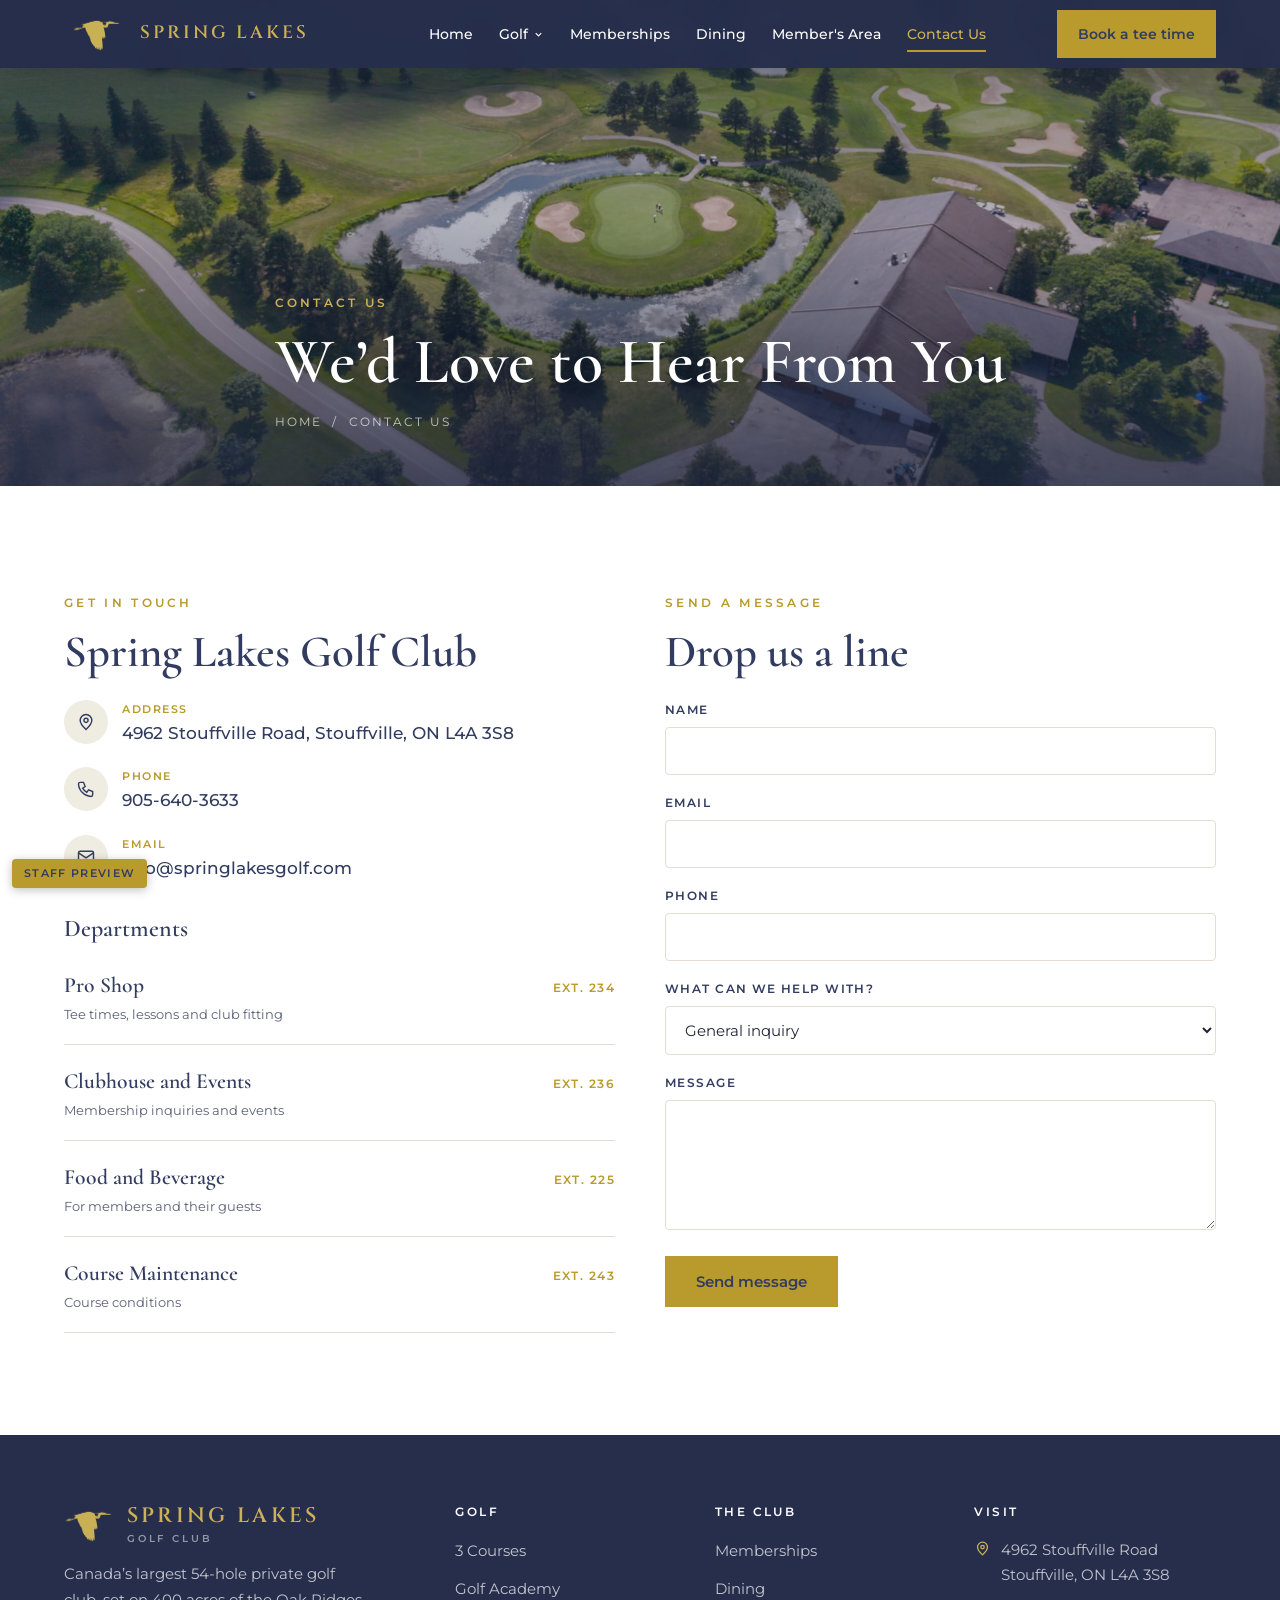
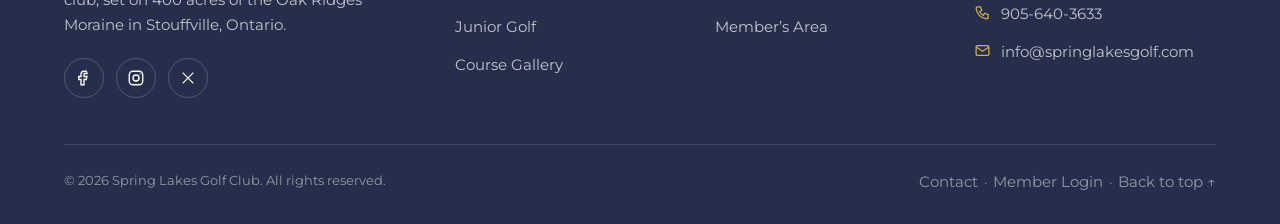
==== commit e6bae662: "Audit on current main: drop the duplicate dining hours strip (main already cuts it), publish test us" ====
--- a/contact-us/index.html
+++ b/contact-us/index.html
@@ -1 +1 @@
-<!doctype html><html lang="en"><head><link rel="icon" type="image/png" href="../assets/img/heron-flying-icon-64.png"><link rel="apple-touch-icon" href="../assets/img/heron-flying-touch.png"><meta name="robots" content="noindex,nofollow"><style>.preview-pill{position:fixed;left:12px;bottom:12px;z-index:9999;background:#B89A2D;color:#323C60;font:600 11px/1 Montserrat,sans-serif;letter-spacing:.12em;text-transform:uppercase;padding:9px 12px;border-radius:4px;box-shadow:0 2px 10px rgba(0,0,0,.25)}.preview-note{background:#f6f1e3;border-left:3px solid #B89A2D;padding:12px 16px;margin:0 0 24px;font-size:.92rem;color:#323C60}</style><meta charset="utf-8"><meta name="viewport" content="width=device-width, initial-scale=1"><title>Contact Us | Spring Lakes Golf Club</title><meta name="description" content="Contact Spring Lakes Golf Club: 4962 Stouffville Road, Stouffville, ON · 905-640-3633 · staff directory and message form."><link rel="stylesheet" href="../assets/css/style.css"></head><body><a href="#main" class="btn btn-gold" style="position:absolute;left:-9999px;top:0;z-index:999" onfocus="this.style.left='8px'" onblur="this.style.left='-9999px'">Skip to content</a><header class="header page-mode" id="header"><div class="container nav"><a class="brand" href="../" aria-label="Spring Lakes Golf Club home"><img class="heron" src="../assets/img/heron-gold.png" alt=""><span class="wordmark">Spring Lakes</span></a><nav aria-label="Primary"><ul class="nav-links"><li><a href="../">Home</a></li><li class="has-sub"><a href="../golf/">Golf <svg width="11" height="11" viewBox="0 0 24 24" fill="none" stroke="currentColor" stroke-width="2.5"><path d="M6 9l6 6 6-6"/></svg></a><ul class="submenu"><li><a href="../golf/">3 Courses<svg class="sub-arrow" width="14" height="10" viewBox="0 0 16 10" fill="none" stroke="currentColor" stroke-width="1.5" aria-hidden="true"><path d="M0 5h14M10 1l4 4-4 4"/></svg></a></li><li><a href="../golf-academy/">Golf Academy<svg class="sub-arrow" width="14" height="10" viewBox="0 0 16 10" fill="none" stroke="currentColor" stroke-width="1.5" aria-hidden="true"><path d="M0 5h14M10 1l4 4-4 4"/></svg></a></li><li><a href="../golf-camps/">Junior Golf<svg class="sub-arrow" width="14" height="10" viewBox="0 0 16 10" fill="none" stroke="currentColor" stroke-width="1.5" aria-hidden="true"><path d="M0 5h14M10 1l4 4-4 4"/></svg></a></li><li><a href="../course-gallery/">Course Gallery<svg class="sub-arrow" width="14" height="10" viewBox="0 0 16 10" fill="none" stroke="currentColor" stroke-width="1.5" aria-hidden="true"><path d="M0 5h14M10 1l4 4-4 4"/></svg></a></li></ul></li><li><a href="../memberships/">Memberships</a></li><li><a href="../food-beverage/">Dining</a></li><li><a href="../members/">Member's Area</a></li><li><a href="../contact-us/" aria-current="page">Contact Us</a></li></ul></nav><div class="nav-cta"><a class="btn btn-gold" href="../members/#book">Book a tee time</a><button class="btn menu-toggle" id="menuToggle" aria-label="Open menu" aria-expanded="false"><svg width="26" height="26" viewBox="0 0 24 24" fill="none" stroke-width="2"><path d="M3 6h18M3 12h18M3 18h18"/></svg></button></div></div></header><div class="drawer" id="drawer" aria-hidden="true"><div class="drawer-top"><span class="wordmark">Spring Lakes</span><button class="drawer-close" id="drawerClose" aria-label="Close menu"><svg width="26" height="26" viewBox="0 0 24 24" fill="none" stroke-width="2"><path d="M6 6l12 12M18 6L6 18"/></svg></button></div><a href="../">Home</a><a href="../golf/">Golf</a><a class="sub" href="../golf/">3 Courses</a><a class="sub" href="../golf-academy/">Golf Academy</a><a class="sub" href="../golf-camps/">Junior Golf</a><a class="sub" href="../course-gallery/">Course Gallery</a><a href="../memberships/">Memberships</a><a href="../food-beverage/">Dining</a><a href="../members/">Member's Area</a><a href="../contact-us/">Contact Us</a><a class="btn btn-gold" href="../members/#book">Book a tee time</a></div><section class="page-hero" id="top"><div class="ph-bg"><img src="../assets/img/sl26-clubhouse-aerial.webp" alt="The clubhouse and the island green from the air" data-photo="contact-us:g04" style="--pos:50% 55%;--pos-m:58% 50%" fetchpriority="high"></div><div class="container"><span class="eyebrow" style="color:var(--gold-soft)">Contact Us</span><h1>We’d Love to Hear From You</h1><div class="breadcrumb"><a href="../">Home</a> &nbsp;/&nbsp; Contact Us</div></div></section><main id="main"><section><div class="container"><div class="contact-grid"><div class="reveal"><span class="eyebrow">Get in Touch</span><h2 style="font-size:clamp(2rem,4vw,2.8rem);margin-bottom:1.4rem">Spring Lakes Golf Club</h2><div class="info-line"><div class="ic"><svg width="20" height="20" viewBox="0 0 24 24" fill="none" stroke-width="1.7"><path d="M12 21s-7-6.2-7-11a7 7 0 1114 0c0 4.8-7 11-7 11z"/><circle cx="12" cy="10" r="2.5"/></svg></div><div class="t"><div class="l">Address</div><div class="v"><a href="https://maps.app.goo.gl/oUrsJTPRRTtUL7pr9" target="_blank" rel="noopener">4962 Stouffville Road, Stouffville, ON L4A 3S8</a></div></div></div><div class="info-line"><div class="ic"><svg width="20" height="20" viewBox="0 0 24 24" fill="none" stroke-width="1.7"><path d="M5 4h4l2 5-3 2a12 12 0 005 5l2-3 5 2v4a2 2 0 01-2 2A16 16 0 013 6a2 2 0 012-2z"/></svg></div><div class="t"><div class="l">Phone</div><div class="v"><a href="tel:9056403633">905-640-3633</a></div></div></div><div class="info-line"><div class="ic"><svg width="20" height="20" viewBox="0 0 24 24" fill="none" stroke-width="1.7"><rect x="3" y="5" width="18" height="14" rx="2"/><path d="M3 7l9 6 9-6"/></svg></div><div class="t"><div class="l">Email</div><div class="v"><a href="mailto:info@springlakesgolf.com">info@springlakesgolf.com</a></div></div></div><div id="hours-wrap" class="hours-public" hidden><h3 style="font-size:1.5rem;margin:0 0 6px">Hours</h3><div id="hours-box" class="hr-list" data-scope="public" aria-live="polite"></div></div><h3 style="font-size:1.5rem;margin:34px 0 6px">Staff Directory</h3><div class="staff-row"><div><div class="s-name">Braeden Pacas</div><div class="s-role">Head Golf Professional</div></div><div class="s-ext">Ext. 234</div></div><div class="staff-row"><div><div class="s-name">Luke Roth</div><div class="s-role">Assistant Golf Professional</div></div><div class="s-ext">Ext. 234</div></div><div class="staff-row"><div><div class="s-name">Cullen Pacas</div><div class="s-role">Assistant Golf Professional</div></div><div class="s-ext">Ext. 234</div></div><div class="staff-row"><div><div class="s-name">Rhys Barker</div><div class="s-role">Assistant Golf Professional</div></div><div class="s-ext">Ext. 234</div></div><div class="staff-row"><div><div class="s-name">Laura Piccione</div><div class="s-role">Clubhouse Manager</div></div><div class="s-ext">Ext. 236</div></div><div class="staff-row"><div><div class="s-name">Ashley Yake</div><div class="s-role">Assistant Clubhouse Manager</div></div><div class="s-ext">Ext. 236</div></div><div class="staff-row"><div><div class="s-name">Kelly McNeill</div><div class="s-role">Food &amp; Beverage Manager</div></div><div class="s-ext">Ext. 225</div></div><div class="staff-row"><div><div class="s-name">Chris Contois</div><div class="s-role">Course Superintendent</div></div><div class="s-ext">Ext. 243</div></div></div><div class="reveal d1"><span class="eyebrow">Send a Message</span><h2 style="font-size:clamp(2rem,4vw,2.8rem);margin-bottom:1.4rem">Drop us a line</h2><form class="inquiry-form" data-subject="Spring Lakes website inquiry"><div class="field"><label for="if-n">Name</label><input name="name" id="if-n" type="text" autocomplete="name" required></div><div class="field"><label for="if-e">Email</label><input name="email" id="if-e" type="email" autocomplete="email" required></div><div class="field"><label for="if-p">Phone</label><input name="phone" id="if-p" type="tel" autocomplete="tel"></div><div class="field"><label for="if-s">What can we help with?</label><select name="interest" id="if-s"><option>General inquiry</option><option>Membership</option><option>Events</option><option>Quote</option><option>Golf lessons</option><option>Dining</option></select></div><div class="field"><label for="if-m">Message</label><textarea name="message" id="if-m" required></textarea></div><button class="btn btn-gold" type="submit">Send message</button><p class="form-note note" style="display:none"></p></form></div></div></div></section></main><footer class="footer"><div class="container"><div class="footer-grid"><div class="f-brand"><div class="f-lock"><img class="heron" src="../assets/img/heron-gold.png" alt=""><span class="wordmark">Spring Lakes<span class="wordmark-sub">Golf Club</span></span></div><p>Canada’s largest 54-hole private golf club, set on 400 acres of the Oak Ridges Moraine in Stouffville, Ontario.</p><div class="socials"><a href="https://www.facebook.com/SpringLakesGC/" target="_blank" rel="noopener" aria-label="Facebook"><svg width="18" height="18" viewBox="0 0 24 24" fill="none" stroke-width="1.8"><path d="M15 3h-3a4 4 0 00-4 4v3H5v4h3v7h4v-7h3l1-4h-4V7a1 1 0 011-1h3z"/></svg></a><a href="https://www.instagram.com/springlakesgolfclub/" target="_blank" rel="noopener" aria-label="Instagram"><svg width="18" height="18" viewBox="0 0 24 24" fill="none" stroke-width="1.8"><rect x="3" y="3" width="18" height="18" rx="5"/><circle cx="12" cy="12" r="4"/><circle cx="17.5" cy="6.5" r="1" fill="currentColor" stroke="none"/></svg></a><a href="https://twitter.com/springlakesgc" target="_blank" rel="noopener" aria-label="X"><svg width="16" height="16" viewBox="0 0 24 24" fill="none" stroke-width="1.8"><path d="M4 4l16 16M20 4L4 20"/></svg></a></div></div><div><h4>Golf</h4><ul><li><a href="../golf/">3 Courses</a></li><li><a href="../golf-academy/">Golf Academy</a></li><li><a href="../golf-camps/">Junior Golf</a></li><li><a href="../course-gallery/">Course Gallery</a></li></ul></div><div><h4>The Club</h4><ul><li><a href="../memberships/">Memberships</a></li><li><a href="../food-beverage/">Dining</a></li><li><a href="../members/">Member’s Area</a></li></ul></div><div><h4>Visit</h4><div class="contact-line"><svg width="17" height="17" viewBox="0 0 24 24" fill="none" stroke-width="1.8"><path d="M12 21s-7-6.2-7-11a7 7 0 1114 0c0 4.8-7 11-7 11z"/><circle cx="12" cy="10" r="2.5"/></svg><a href="https://maps.app.goo.gl/oUrsJTPRRTtUL7pr9" target="_blank" rel="noopener">4962 Stouffville Road<br>Stouffville, ON L4A 3S8</a></div><div class="contact-line"><svg width="17" height="17" viewBox="0 0 24 24" fill="none" stroke-width="1.8"><path d="M5 4h4l2 5-3 2a12 12 0 005 5l2-3 5 2v4a2 2 0 01-2 2A16 16 0 013 6a2 2 0 012-2z"/></svg><a href="tel:9056403633">905-640-3633</a></div><div class="contact-line"><svg width="17" height="17" viewBox="0 0 24 24" fill="none" stroke-width="1.8"><rect x="3" y="5" width="18" height="14" rx="2"/><path d="M3 7l9 6 9-6"/></svg><a href="mailto:info@springlakesgolf.com">info@springlakesgolf.com</a></div></div></div><div class="footer-bottom"><span>© 2026 Spring Lakes Golf Club. All rights reserved.</span><span><a href="../contact-us/">Contact</a> &nbsp;·&nbsp; <a href="../members/">Member Login</a> &nbsp;·&nbsp; <a href="#top">Back to top ↑</a></span></div></div></footer><script src="../assets/js/site.js"></script><div class="preview-pill" aria-hidden="true">Staff preview</div><script src="../assets/js/edit-mode.js" defer></script><script src="../assets/js/content.js" defer></script></body></html>+<!doctype html><html lang="en"><head><link rel="icon" type="image/png" href="../assets/img/heron-flying-icon-64.png"><link rel="apple-touch-icon" href="../assets/img/heron-flying-touch.png"><meta name="robots" content="noindex,nofollow"><style>.preview-pill{position:fixed;left:12px;bottom:12px;z-index:9999;background:#B89A2D;color:#323C60;font:600 11px/1 Montserrat,sans-serif;letter-spacing:.12em;text-transform:uppercase;padding:9px 12px;border-radius:4px;box-shadow:0 2px 10px rgba(0,0,0,.25)}.preview-note{background:#f6f1e3;border-left:3px solid #B89A2D;padding:12px 16px;margin:0 0 24px;font-size:.92rem;color:#323C60}</style><meta charset="utf-8"><meta name="viewport" content="width=device-width, initial-scale=1"><title>Contact Us | Spring Lakes Golf Club</title><meta name="description" content="Contact Spring Lakes Golf Club: 4962 Stouffville Road, Stouffville, ON · 905-640-3633 · staff directory and message form."><meta property="og:type" content="website"><meta property="og:site_name" content="Spring Lakes Golf Club"><meta property="og:title" content="Contact Us | Spring Lakes Golf Club"><meta property="og:description" content="Contact Spring Lakes Golf Club: 4962 Stouffville Road, Stouffville, ON · 905-640-3633 · staff directory and message form."><meta property="og:url" content="https://springlakesgolf.github.io/website/contact-us/"><meta property="og:image" content="https://springlakesgolf.github.io/website/assets/img/hero-aerial.jpg"><meta property="og:image:alt" content="Spring Lakes from the air in autumn, with the island green, ponds and fairways"><meta name="twitter:card" content="summary_large_image"><link rel="stylesheet" href="../assets/css/style.css"></head><body><a href="#main" class="btn btn-gold" style="position:absolute;left:-9999px;top:0;z-index:999" onfocus="this.style.left='8px'" onblur="this.style.left='-9999px'">Skip to content</a><header class="header page-mode" id="header"><div class="container nav"><a class="brand" href="../" aria-label="Spring Lakes Golf Club home"><img class="heron" src="../assets/img/heron-gold.png" alt=""><span class="wordmark">Spring Lakes</span></a><nav aria-label="Primary"><ul class="nav-links"><li><a href="../">Home</a></li><li class="has-sub"><a href="../golf/">Golf <svg width="11" height="11" viewBox="0 0 24 24" fill="none" stroke="currentColor" stroke-width="2.5"><path d="M6 9l6 6 6-6"/></svg></a><ul class="submenu"><li><a href="../golf/">3 Courses<svg class="sub-arrow" width="14" height="10" viewBox="0 0 16 10" fill="none" stroke="currentColor" stroke-width="1.5" aria-hidden="true"><path d="M0 5h14M10 1l4 4-4 4"/></svg></a></li><li><a href="../golf-academy/">Golf Academy<svg class="sub-arrow" width="14" height="10" viewBox="0 0 16 10" fill="none" stroke="currentColor" stroke-width="1.5" aria-hidden="true"><path d="M0 5h14M10 1l4 4-4 4"/></svg></a></li><li><a href="../junior-golf/">Junior Golf<svg class="sub-arrow" width="14" height="10" viewBox="0 0 16 10" fill="none" stroke="currentColor" stroke-width="1.5" aria-hidden="true"><path d="M0 5h14M10 1l4 4-4 4"/></svg></a></li><li><a href="../course-gallery/">Course Gallery<svg class="sub-arrow" width="14" height="10" viewBox="0 0 16 10" fill="none" stroke="currentColor" stroke-width="1.5" aria-hidden="true"><path d="M0 5h14M10 1l4 4-4 4"/></svg></a></li></ul></li><li><a href="../memberships/">Memberships</a></li><li><a href="../food-beverage/">Dining</a></li><li><a href="../members/">Member's Area</a></li><li><a href="../contact-us/" aria-current="page">Contact Us</a></li></ul></nav><div class="nav-cta"><a class="btn btn-gold" href="../members/#book">Book a tee time</a><button class="btn menu-toggle" id="menuToggle" aria-label="Open menu" aria-expanded="false"><svg width="26" height="26" viewBox="0 0 24 24" fill="none" stroke-width="2"><path d="M3 6h18M3 12h18M3 18h18"/></svg></button></div></div></header><div class="drawer" id="drawer" aria-hidden="true"><div class="drawer-top"><span class="wordmark">Spring Lakes</span><button class="drawer-close" id="drawerClose" aria-label="Close menu"><svg width="26" height="26" viewBox="0 0 24 24" fill="none" stroke-width="2"><path d="M6 6l12 12M18 6L6 18"/></svg></button></div><a href="../">Home</a><a href="../golf/">Golf</a><a class="sub" href="../golf/">3 Courses</a><a class="sub" href="../golf-academy/">Golf Academy</a><a class="sub" href="../junior-golf/">Junior Golf</a><a class="sub" href="../course-gallery/">Course Gallery</a><a href="../memberships/">Memberships</a><a href="../food-beverage/">Dining</a><a href="../members/">Member's Area</a><a href="../contact-us/">Contact Us</a><a class="btn btn-gold" href="../members/#book">Book a tee time</a></div><section class="page-hero" id="top"><div class="ph-bg"><img src="../assets/img/sl26-clubhouse-aerial.webp" alt="The clubhouse and the island green from the air" data-photo="contact-us:g04" style="--pos:50% 55%;--pos-m:58% 50%" fetchpriority="high"></div><div class="container"><span class="eyebrow" style="color:var(--gold-soft)">Contact Us</span><h1>We’d Love to Hear From You</h1><div class="breadcrumb"><a href="../">Home</a> &nbsp;/&nbsp; Contact Us</div></div></section><main id="main"><section><div class="container"><div class="contact-grid"><div class="reveal"><span class="eyebrow">Get in Touch</span><h2 style="font-size:clamp(2rem,4vw,2.8rem);margin-bottom:1.4rem">Spring Lakes Golf Club</h2><div class="info-line"><div class="ic"><svg width="20" height="20" viewBox="0 0 24 24" fill="none" stroke-width="1.7"><path d="M12 21s-7-6.2-7-11a7 7 0 1114 0c0 4.8-7 11-7 11z"/><circle cx="12" cy="10" r="2.5"/></svg></div><div class="t"><div class="l">Address</div><div class="v"><a href="https://maps.app.goo.gl/oUrsJTPRRTtUL7pr9" target="_blank" rel="noopener">4962 Stouffville Road, Stouffville, ON L4A 3S8</a></div></div></div><div class="info-line"><div class="ic"><svg width="20" height="20" viewBox="0 0 24 24" fill="none" stroke-width="1.7"><path d="M5 4h4l2 5-3 2a12 12 0 005 5l2-3 5 2v4a2 2 0 01-2 2A16 16 0 013 6a2 2 0 012-2z"/></svg></div><div class="t"><div class="l">Phone</div><div class="v"><a href="tel:9056403633">905-640-3633</a></div></div></div><div class="info-line"><div class="ic"><svg width="20" height="20" viewBox="0 0 24 24" fill="none" stroke-width="1.7"><rect x="3" y="5" width="18" height="14" rx="2"/><path d="M3 7l9 6 9-6"/></svg></div><div class="t"><div class="l">Email</div><div class="v"><a href="mailto:info@springlakesgolf.com">info@springlakesgolf.com</a></div></div></div><div id="hours-wrap" class="hours-public" hidden><h3 style="font-size:1.5rem;margin:0 0 6px">Hours</h3><div id="hours-box" class="hr-list" data-scope="public" aria-live="polite"></div></div><h3 style="font-size:1.5rem;margin:34px 0 6px">Departments</h3><div class="staff-row"><div><div class="s-name">Pro Shop</div><div class="s-role">Tee times, lessons and club fitting</div></div><div class="s-ext">Ext. 234</div></div><div class="staff-row"><div><div class="s-name">Clubhouse and Events</div><div class="s-role">Membership inquiries and events</div></div><div class="s-ext">Ext. 236</div></div><div class="staff-row"><div><div class="s-name">Food and Beverage</div><div class="s-role">For members and their guests</div></div><div class="s-ext">Ext. 225</div></div><div class="staff-row"><div><div class="s-name">Course Maintenance</div><div class="s-role">Course conditions</div></div><div class="s-ext">Ext. 243</div></div></div><div class="reveal d1"><span class="eyebrow">Send a Message</span><h2 style="font-size:clamp(2rem,4vw,2.8rem);margin-bottom:1.4rem">Drop us a line</h2><form class="inquiry-form" data-subject="Spring Lakes website inquiry"><div class="field"><label for="if-n">Name</label><input name="name" id="if-n" type="text" autocomplete="name" required></div><div class="field"><label for="if-e">Email</label><input name="email" id="if-e" type="email" autocomplete="email" required></div><div class="field"><label for="if-p">Phone</label><input name="phone" id="if-p" type="tel" autocomplete="tel"></div><div class="field"><label for="if-s">What can we help with?</label><select name="interest" id="if-s"><option>General inquiry</option><option>Membership</option><option>Events</option><option>Quote</option><option>Golf lessons</option></select></div><div class="field"><label for="if-m">Message</label><textarea name="message" id="if-m" required></textarea></div><button class="btn btn-gold" type="submit">Send message</button><p class="form-note note" style="display:none"></p></form></div></div></div></section></main><footer class="footer"><div class="container"><div class="footer-grid"><div class="f-brand"><div class="f-lock"><img class="heron" src="../assets/img/heron-gold.png" alt=""><span class="wordmark">Spring Lakes<span class="wordmark-sub">Golf Club</span></span></div><p>Canada’s largest 54-hole private golf club, set on 400 acres of the Oak Ridges Moraine in Stouffville, Ontario.</p><div class="socials"><a href="https://www.facebook.com/SpringLakesGC/" target="_blank" rel="noopener" aria-label="Facebook"><svg width="18" height="18" viewBox="0 0 24 24" fill="none" stroke-width="1.8"><path d="M15 3h-3a4 4 0 00-4 4v3H5v4h3v7h4v-7h3l1-4h-4V7a1 1 0 011-1h3z"/></svg></a><a href="https://www.instagram.com/springlakesgolfclub/" target="_blank" rel="noopener" aria-label="Instagram"><svg width="18" height="18" viewBox="0 0 24 24" fill="none" stroke-width="1.8"><rect x="3" y="3" width="18" height="18" rx="5"/><circle cx="12" cy="12" r="4"/><circle cx="17.5" cy="6.5" r="1" fill="currentColor" stroke="none"/></svg></a><a href="https://twitter.com/springlakesgc" target="_blank" rel="noopener" aria-label="X"><svg width="16" height="16" viewBox="0 0 24 24" fill="none" stroke-width="1.8"><path d="M4 4l16 16M20 4L4 20"/></svg></a></div></div><div><h4>Golf</h4><ul><li><a href="../golf/">3 Courses</a></li><li><a href="../golf-academy/">Golf Academy</a></li><li><a href="../junior-golf/">Junior Golf</a></li><li><a href="../course-gallery/">Course Gallery</a></li></ul></div><div><h4>The Club</h4><ul><li><a href="../memberships/">Memberships</a></li><li><a href="../food-beverage/">Dining</a></li><li><a href="../members/">Member’s Area</a></li></ul></div><div><h4>Visit</h4><div class="contact-line"><svg width="17" height="17" viewBox="0 0 24 24" fill="none" stroke-width="1.8"><path d="M12 21s-7-6.2-7-11a7 7 0 1114 0c0 4.8-7 11-7 11z"/><circle cx="12" cy="10" r="2.5"/></svg><a href="https://maps.app.goo.gl/oUrsJTPRRTtUL7pr9" target="_blank" rel="noopener">4962 Stouffville Road<br>Stouffville, ON L4A 3S8</a></div><div class="contact-line"><svg width="17" height="17" viewBox="0 0 24 24" fill="none" stroke-width="1.8"><path d="M5 4h4l2 5-3 2a12 12 0 005 5l2-3 5 2v4a2 2 0 01-2 2A16 16 0 013 6a2 2 0 012-2z"/></svg><a href="tel:9056403633">905-640-3633</a></div><div class="contact-line"><svg width="17" height="17" viewBox="0 0 24 24" fill="none" stroke-width="1.8"><rect x="3" y="5" width="18" height="14" rx="2"/><path d="M3 7l9 6 9-6"/></svg><a href="mailto:info@springlakesgolf.com">info@springlakesgolf.com</a></div></div></div><div class="footer-bottom"><span>© 2026 Spring Lakes Golf Club. All rights reserved.</span><span><a href="../contact-us/">Contact</a> &nbsp;·&nbsp; <a href="../members/">Member Login</a> &nbsp;·&nbsp; <a href="#top">Back to top ↑</a></span></div></div></footer><script src="../assets/js/site.js"></script><div class="preview-pill" aria-hidden="true">Staff preview</div><script src="../assets/js/edit-mode.js" defer></script><script src="../assets/js/content.js" defer></script></body></html>
--- a/assets/css/style.css
+++ b/assets/css/style.css
@@ -299,7 +299,7 @@
 .news-band{background:#fff;padding:56px 0 48px}
 .news-band h2{font-size:clamp(2rem,4vw,2.8rem);margin:0 0 1.4rem}
 .news-band h3{font-size:1.35rem;margin:0 0 .8rem;color:var(--navy)}
-.week-grid{display:grid;grid-template-columns:1.6fr 1fr;gap:44px;align-items:start}.week-grid.one{grid-template-columns:1fr}.week-grid>*{min-width:0}
+.week-grid{display:grid;grid-template-columns:1.6fr 1fr;gap:44px;align-items:stretch}.week-grid.one{grid-template-columns:1fr}.week-grid>*{min-width:0}
 .mc-list{list-style:none;margin:0;padding:0;border-top:1px solid var(--line)}
 .mc-list li{border-bottom:1px solid var(--line)}
 .mc-list a{display:flex;gap:16px;padding:12px 0;align-items:baseline;color:var(--ink)}
@@ -309,14 +309,22 @@
 .mc-all{display:inline-block;margin-top:14px;font-size:.78rem;font-weight:600;letter-spacing:.12em;text-transform:uppercase;color:var(--navy);border-bottom:1px solid var(--gold)}
 .news-side{background:var(--cream);padding:24px}
 .news-side:not(:has(>:not([hidden]))){display:none}
-#hours-wrap{margin-bottom:28px}.news-side h3{border-bottom:1px solid rgba(50,60,96,.12);padding-bottom:10px;margin-bottom:0}
-.wx-row{display:grid;grid-template-columns:52px 22px 1fr auto;gap:10px;align-items:center;padding:8px 0;border-bottom:1px solid rgba(50,60,96,.12)}
+#hours-wrap{margin-bottom:28px}.news-side>:last-child{margin-bottom:0}.news-side h3{border-bottom:1px solid rgba(50,60,96,.12);padding-bottom:10px;margin-bottom:0}
+/* 7-day forecast strip along the bottom of the news band (2026-11-21); scrolls sideways inside itself on narrow screens */
+.wx-strip{margin-top:44px;background:var(--cream);padding:24px 24px 18px;min-width:0}
+.wx-strip h3{border-bottom:1px solid rgba(50,60,96,.12);padding-bottom:10px;margin-bottom:0}
+.wx-days{display:grid;grid-template-columns:repeat(7,minmax(0,1fr));min-height:148px}
+.wx-day{display:flex;flex-direction:column;align-items:center;gap:6px;padding:16px 10px 14px;text-align:center;border-left:1px solid rgba(50,60,96,.12)}
+.wx-day:first-child{border-left:0}
 .wx-name{font-size:.72rem;font-weight:600;letter-spacing:.12em;text-transform:uppercase;color:var(--gold)}
-.wx-ico{width:22px;height:22px;color:var(--navy);display:block}
-.wx-text{font-size:.82rem;color:var(--muted);white-space:nowrap;overflow:hidden;text-overflow:ellipsis}.wx-text em{font-style:normal;color:var(--navy)}
-.wx-temp{font-size:.88rem;color:var(--muted);white-space:nowrap}.wx-temp b{color:var(--navy);font-weight:600;margin-right:4px}
-.wx-src{font-size:.72rem;color:var(--muted);margin:10px 0 0}
-@media(max-width:900px){.week-grid{grid-template-columns:1fr;gap:30px}}
+.wx-ico{width:30px;height:30px;color:var(--navy);display:block}
+.wx-temp{font-size:.88rem;color:var(--muted);white-space:nowrap}.wx-temp b{color:var(--navy);font-weight:600;font-size:1.05rem;margin-right:5px}
+.wx-text{font-size:.8rem;line-height:1.4;color:var(--muted)}.wx-text em{font-style:normal;color:var(--navy);white-space:nowrap}
+.wx-src{font-size:.72rem;color:var(--muted);margin:0;padding-top:10px;border-top:1px solid rgba(50,60,96,.12)}
+@media(max-width:900px){.week-grid{grid-template-columns:1fr;gap:30px}
+.wx-strip{margin-top:30px;padding:20px 20px 16px}
+.wx-days{display:flex;overflow-x:auto;scroll-snap-type:x mandatory;overscroll-behavior-x:contain;margin:0 -20px;padding:0 20px;scroll-padding:0 20px}
+.wx-day{flex:1 0 104px;scroll-snap-align:start}}
 .hr-row{display:flex;justify-content:space-between;gap:16px;padding:12px 0;border-bottom:1px solid rgba(50,60,96,.12);align-items:baseline}
 .hr-what{font-size:.95rem;font-weight:600;color:var(--navy)}.hr-note{font-size:.78rem;color:var(--muted);margin-top:2px}
 .hr-time{font-size:.9rem;font-weight:600;color:var(--gold);text-align:right;white-space:nowrap}
@@ -335,7 +343,8 @@
 .tee-band .container{display:flex;gap:28px;align-items:center;justify-content:space-between;flex-wrap:wrap}
 .tee-band h2{font-size:clamp(1.9rem,3.4vw,2.5rem);margin:.25rem 0 .35rem}.tee-band p{margin:0;color:var(--muted);max-width:640px}
 .tee-band p a{color:var(--navy);font-weight:600}.tee-btns{display:flex;gap:12px;flex-wrap:wrap}
-.mc-frame{border:1px solid var(--line);height:640px;background:#fff}.mc-frame iframe{width:100%;height:100%;border:0;display:block}
+#mc-col{display:flex;flex-direction:column}#mc-col .mc-all{align-self:flex-start}
+.mc-frame{border:1px solid var(--line);height:640px;background:#fff;position:relative;flex:1 0 auto}.mc-frame iframe{position:absolute;inset:0;width:100%;height:100%;border:0;display:block}
 #mc-pick{margin-bottom:28px}#mc-pick .mc-list{border-top:0}
 .mc-list button{all:unset;box-sizing:border-box;cursor:pointer;display:flex;flex-wrap:wrap;gap:2px 16px;width:100%;padding:12px 8px;align-items:baseline}
 .mc-list button:hover .mc-title{color:var(--gold)}.mc-list button:focus-visible{outline:2px solid var(--gold);outline-offset:-2px}
@@ -343,6 +352,26 @@
 .mc-tag{flex-basis:100%;padding-left:68px;font-size:.66rem;font-weight:600;letter-spacing:.12em;text-transform:uppercase;color:var(--gold)}
 .ev-form{max-width:640px;margin:48px auto 0;text-align:center}.ev-form h3{font-size:1.8rem;margin-bottom:.4rem}.ev-form>p{color:var(--muted)}
 .ev-form form{text-align:left;margin-top:20px}
+/* Club Events list at the top of the members events section (2026-11-20) */
+.evh{margin-bottom:84px}.evh .section-head{margin-bottom:34px}
+.evh-list{list-style:none;margin:0 auto;padding:0;max-width:960px;background:#fff;border:1px solid var(--line);border-radius:var(--radius)}
+.evh-item{display:grid;grid-template-columns:210px 1fr auto;gap:8px 24px;align-items:center;padding:18px 24px;border-bottom:1px solid var(--line)}
+.evh-item.has-photo{grid-template-columns:210px 1fr 96px auto}
+.evh-item.has-photo .evh-photo{grid-column:3;grid-row:1}
+.evh-list li:last-child{border-bottom:0}
+.evh-photo{width:96px;height:64px;object-fit:cover;border-radius:2px;display:block}
+.evh-when{font-size:.72rem;font-weight:600;letter-spacing:.12em;text-transform:uppercase;color:var(--gold);line-height:1.55}
+.evh-name{font-size:1.45rem;line-height:1.15;margin:0}
+.evh-course{font-size:.86rem;color:var(--muted);margin-top:3px}
+.evh-act{display:flex;gap:12px;align-items:center;justify-content:flex-end;flex-wrap:wrap}
+.evh-pill{display:inline-block;font-size:.66rem;font-weight:600;letter-spacing:.12em;text-transform:uppercase;padding:6px 11px;border-radius:999px;white-space:nowrap;border:1px solid transparent}
+.evh-open{background:var(--gold);color:var(--navy)}
+.evh-soon{border-color:var(--navy);color:var(--navy)}
+.evh-later{background:var(--cream);border-color:var(--line);color:var(--muted)}
+.evh-btn{font-size:.72rem}
+.evh-empty{padding:22px 24px;text-align:center;color:var(--muted)}
+@media(max-width:720px){.evh{margin-bottom:64px}.evh-item,.evh-item.has-photo{grid-template-columns:1fr;gap:4px;padding:16px 18px}
+.evh-item.has-photo .evh-photo{grid-column:auto;grid-row:auto;width:100%;height:150px;margin-bottom:8px}.evh-act{justify-content:flex-start;margin-top:8px}}
 @media(max-width:900px){.mc-frame{height:500px}}
 /* week at a glance card (E9 option A), on the white news band */
 .wk-feat{display:block;border:1px solid var(--gold);border-left-width:4px;padding:20px 22px;margin-bottom:26px;background:var(--cream)}
@@ -416,6 +445,22 @@
 .figure-wrap.reveal.in,.course-card.reveal.in,.pro-card.reveal.in,.gallery.reveal.in,.hero-mark.reveal.in,.hero-title.reveal.in,.hero-place.reveal.in,.hero-cta.reveal.in{opacity:1;transform:none}
 .reveal.d1{transition-delay:.08s}.reveal.d2{transition-delay:.16s}.reveal.d3{transition-delay:.24s}}
 .sr-only{position:absolute;width:1px;height:1px;padding:0;margin:-1px;overflow:hidden;clip:rect(0,0,0,0);white-space:nowrap;border:0}
+
+/* Junior Golf hub and Junior Academy application (2026-11-20) */
+.jg-programs{padding-top:0}
+.jg-cards .course-body h3{font-size:1.9rem}
+.jg-when{font-size:.72rem!important;letter-spacing:.16em;text-transform:uppercase;color:var(--gold)!important;font-weight:600;margin:0 0 .7rem!important}
+.ac-closed{background:#f6f1e3;border-left:3px solid var(--gold);padding:14px 18px;margin:0 auto 28px;color:var(--navy);max-width:640px}
+.ac-form{max-width:640px;margin:0 auto}
+.ac-form fieldset{border:0;padding:0;margin:0;min-width:0}
+.ac-form legend{font-family:var(--serif);font-size:1.5rem;color:var(--navy);margin:0 0 14px;padding:0}
+.ac-form fieldset+fieldset{margin-top:14px}
+.ac-row{display:grid;grid-template-columns:repeat(3,1fr);gap:0 16px}.ac-row.two{grid-template-columns:repeat(2,1fr)}
+.ac-form fieldset[disabled] .field input,.ac-form fieldset[disabled] .field textarea{background:#f4f4f6;cursor:not-allowed}
+.ac-form fieldset[disabled] .btn{opacity:.75;cursor:not-allowed}
+.ac-privacy{font-size:.85rem;color:var(--muted);margin:0 0 18px}
+.ac-form .form-note{margin-top:14px}
+@media(max-width:600px){.ac-row,.ac-row.two{grid-template-columns:1fr}}
 /* photos:start */
 /* 2026 photos: crop positions (set per image in tools/photos/photos.py), course gallery and photo viewer */
 img[data-photo],.hero-bg img[data-photo],.page-hero .ph-bg img[data-photo]{object-position:var(--pos,center)}
